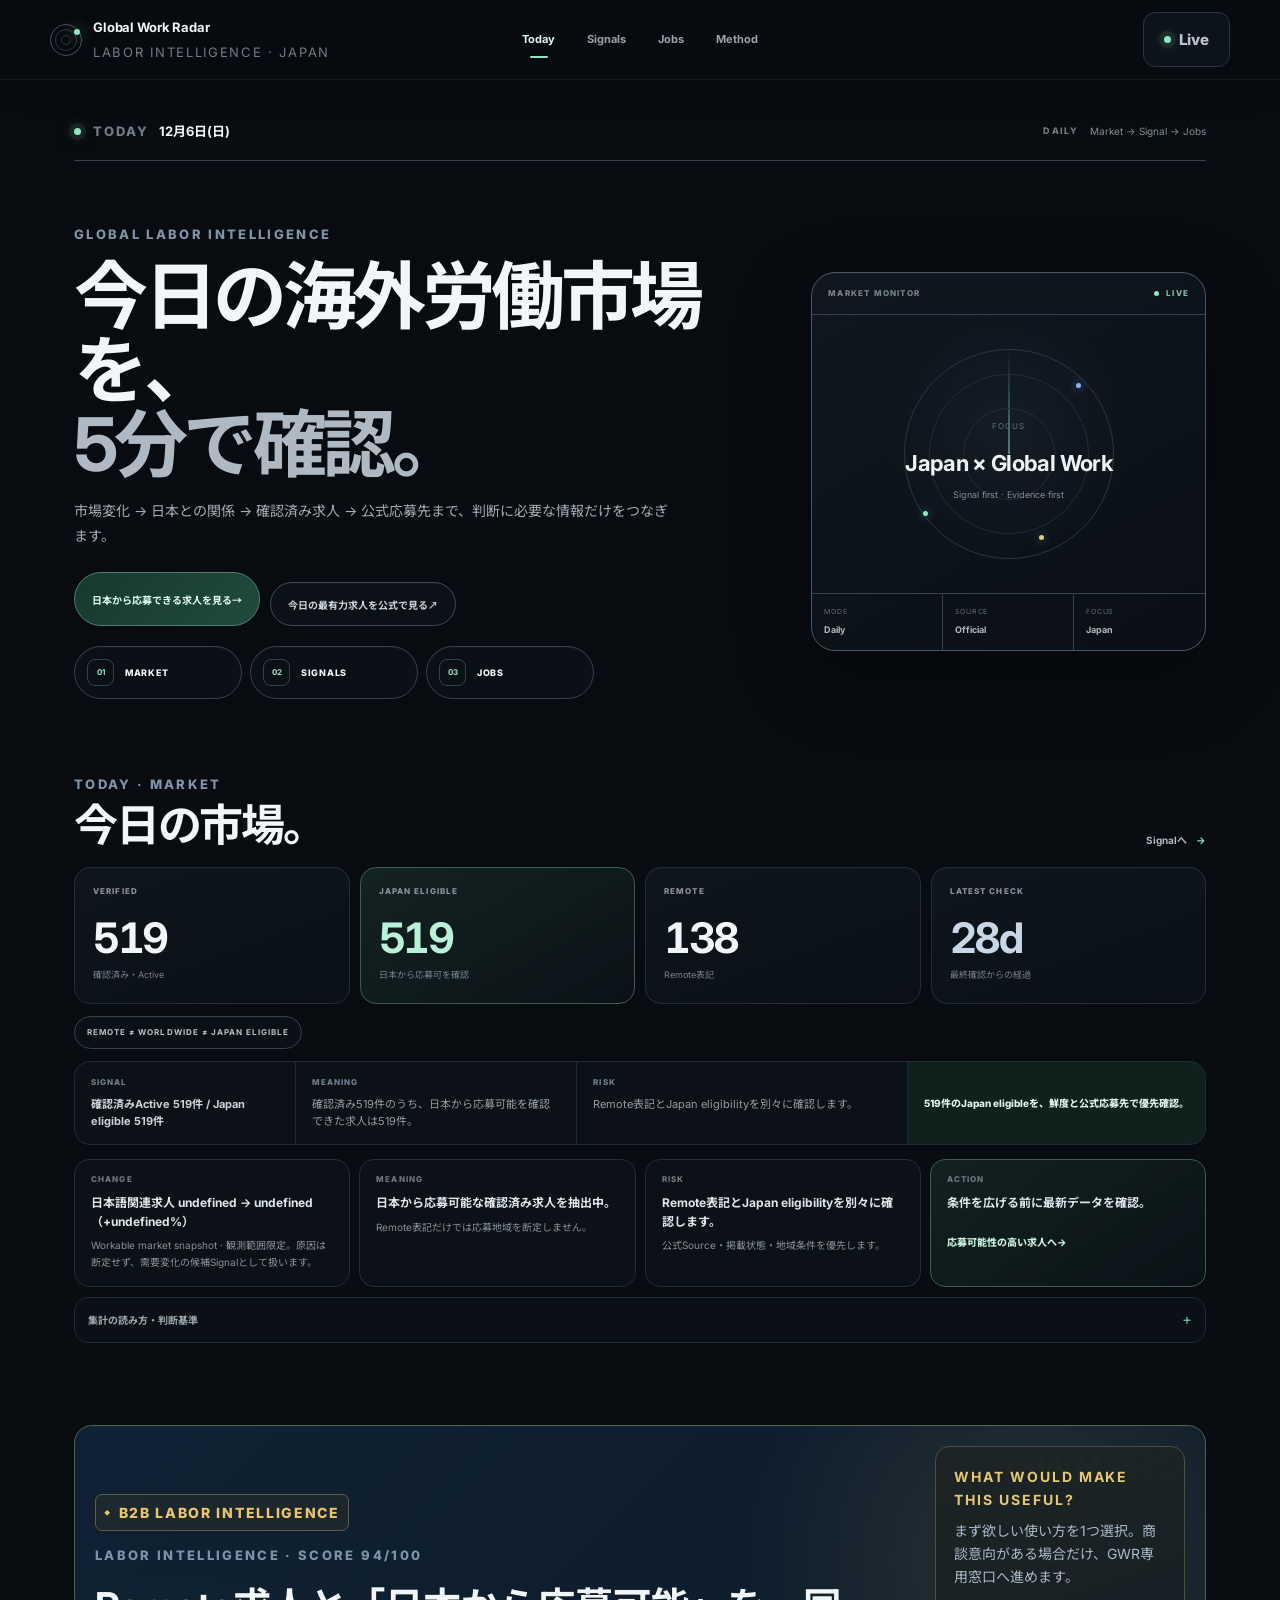
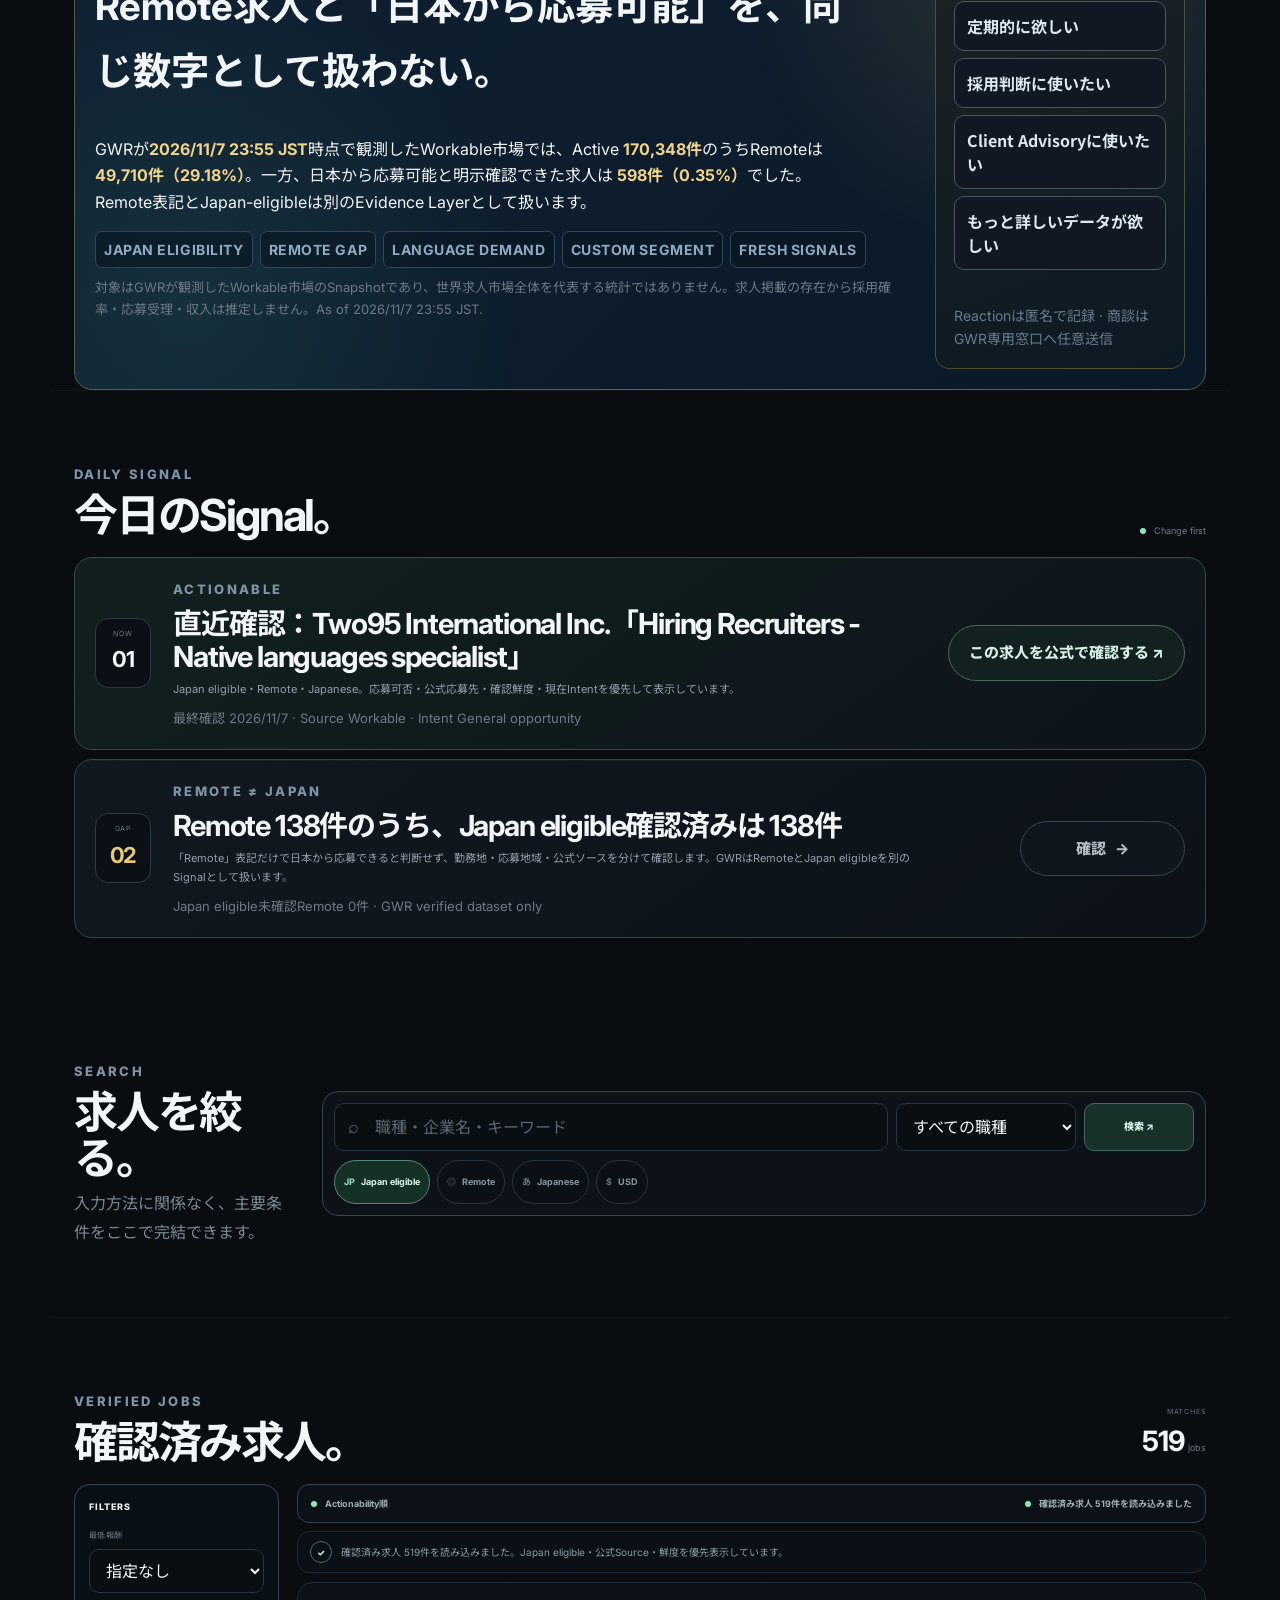
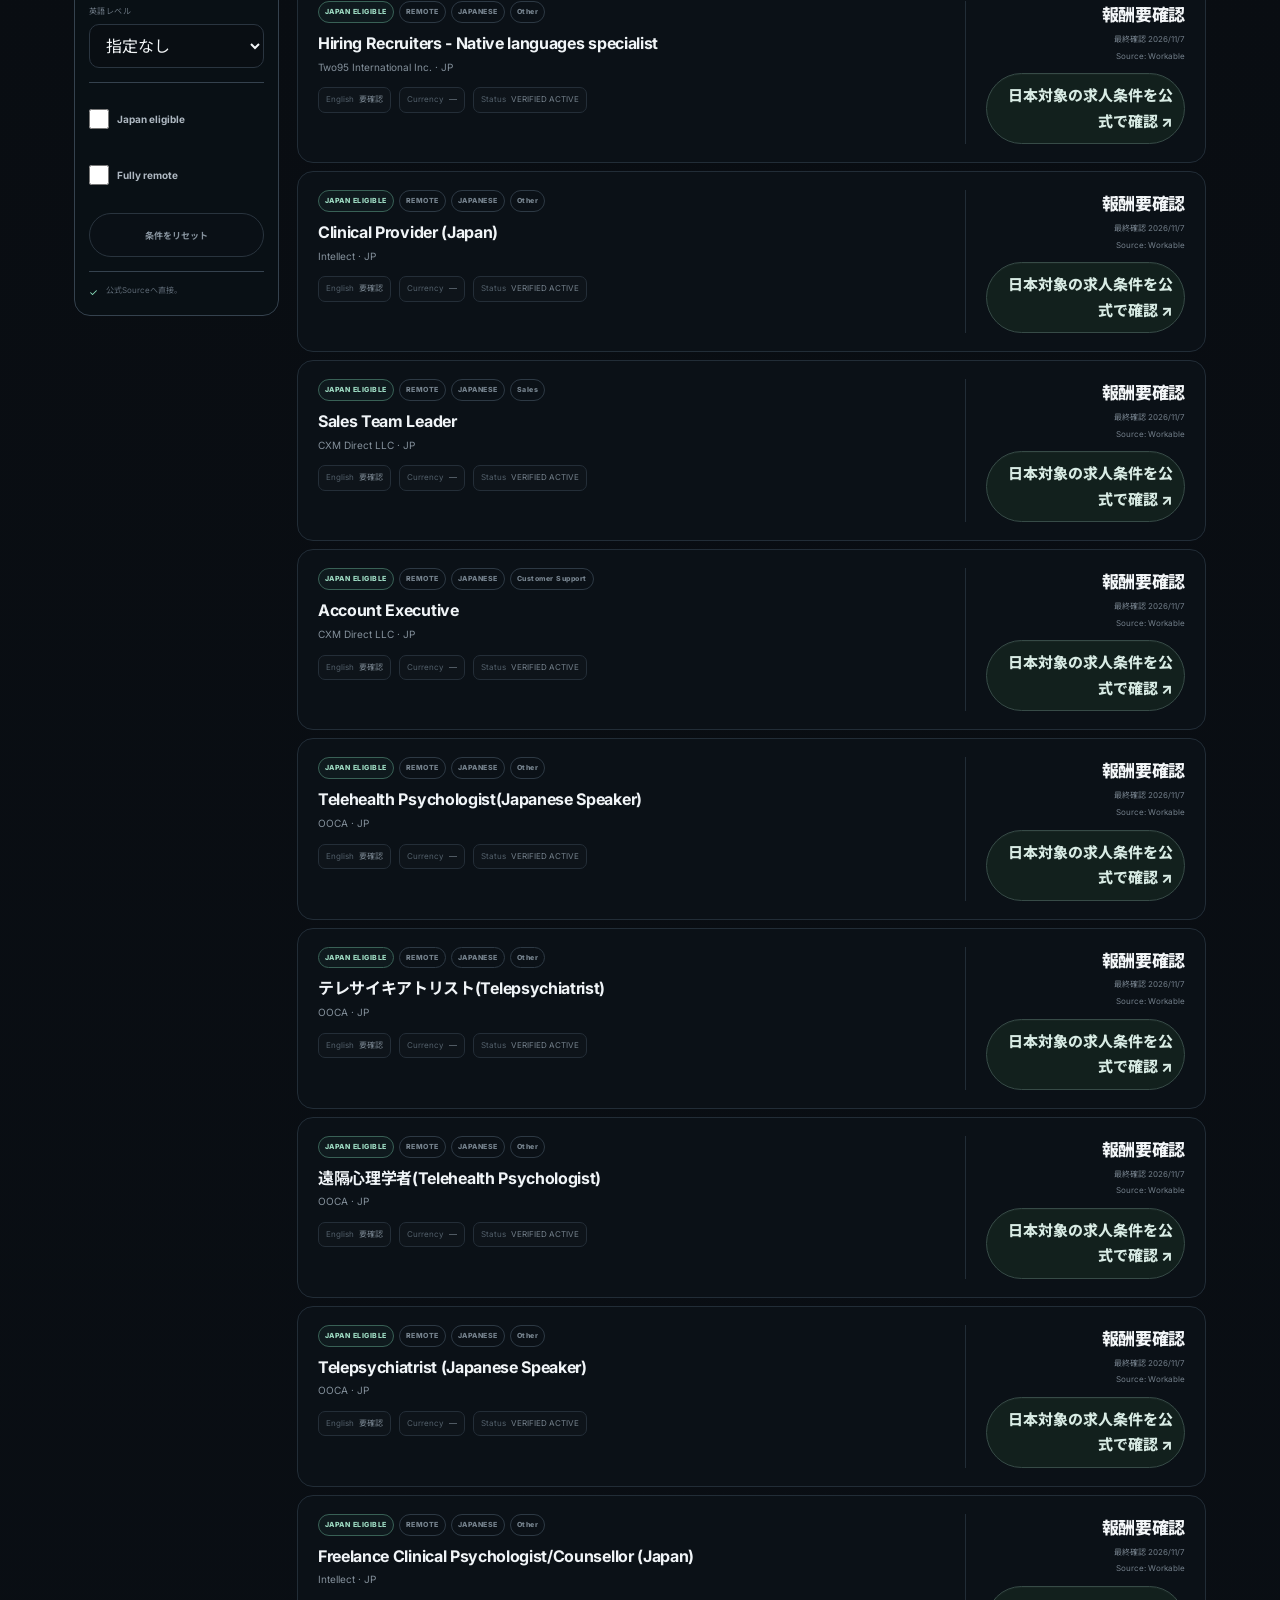
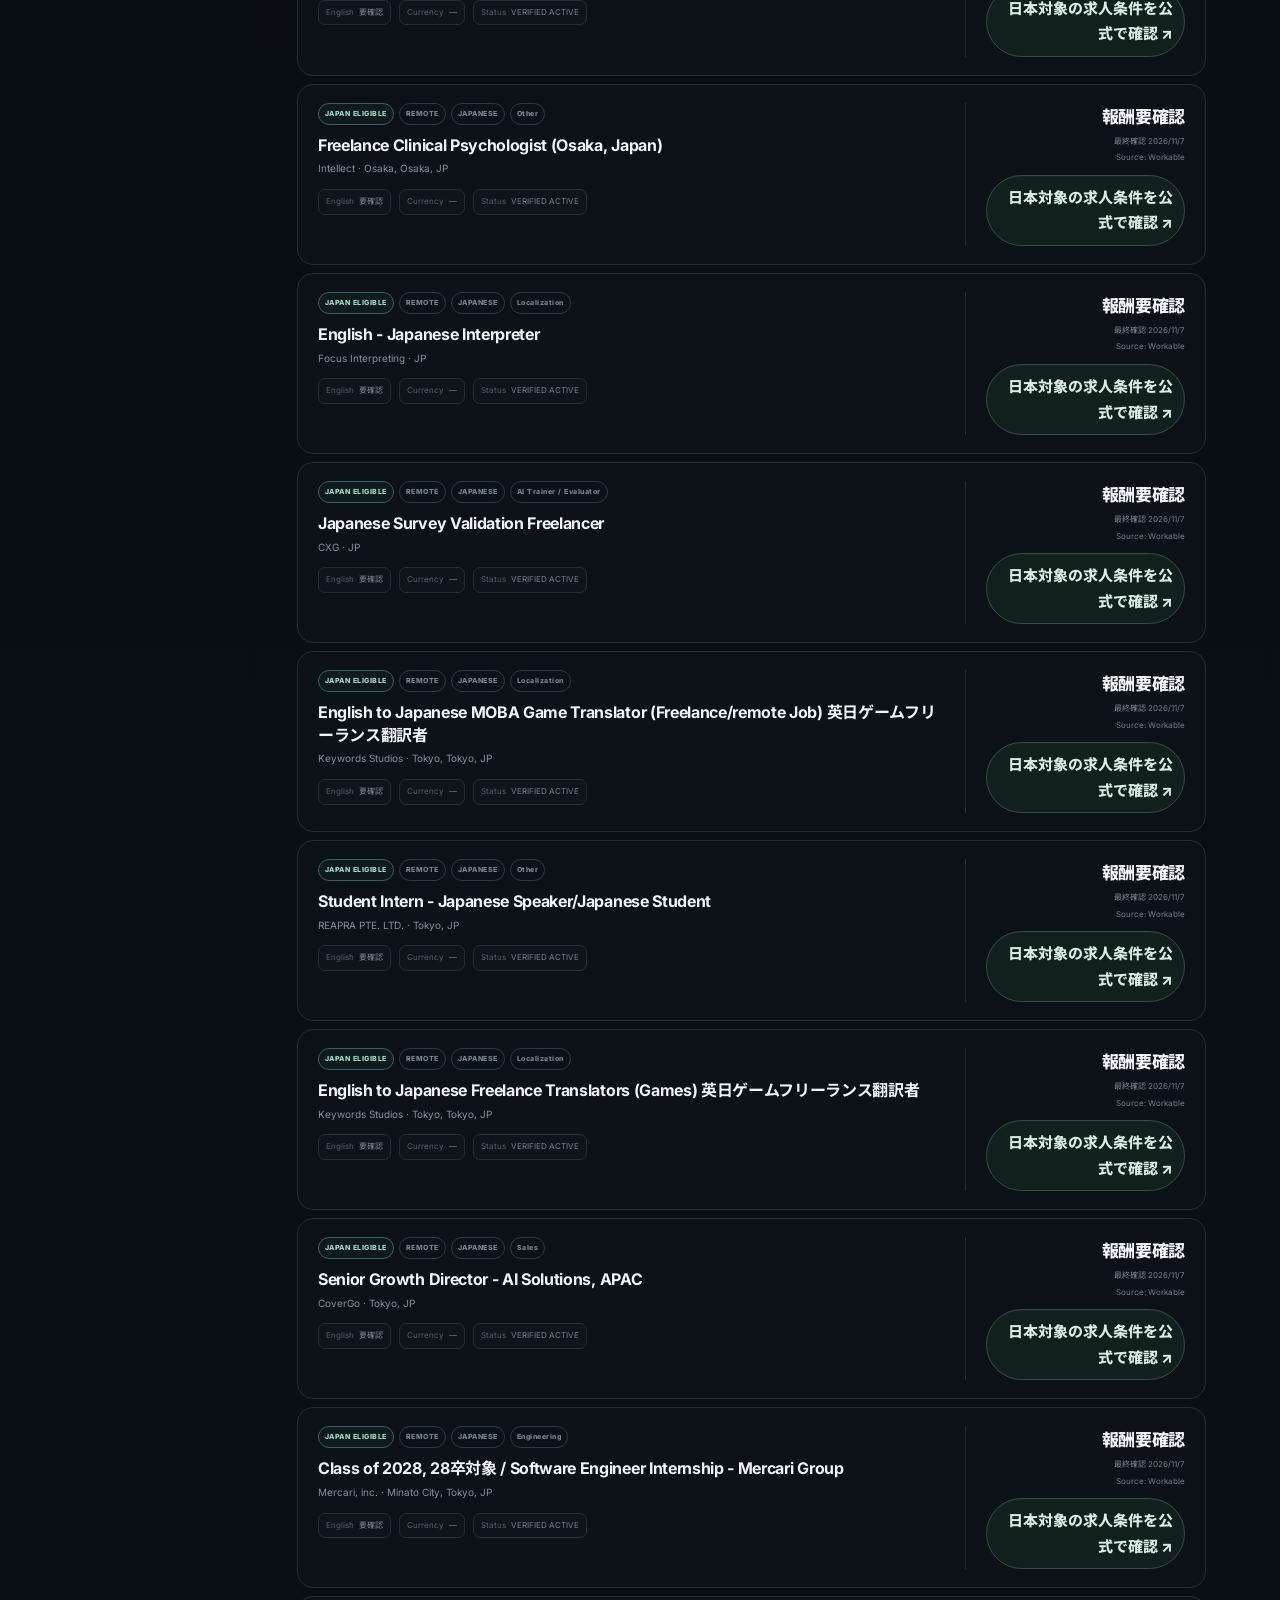
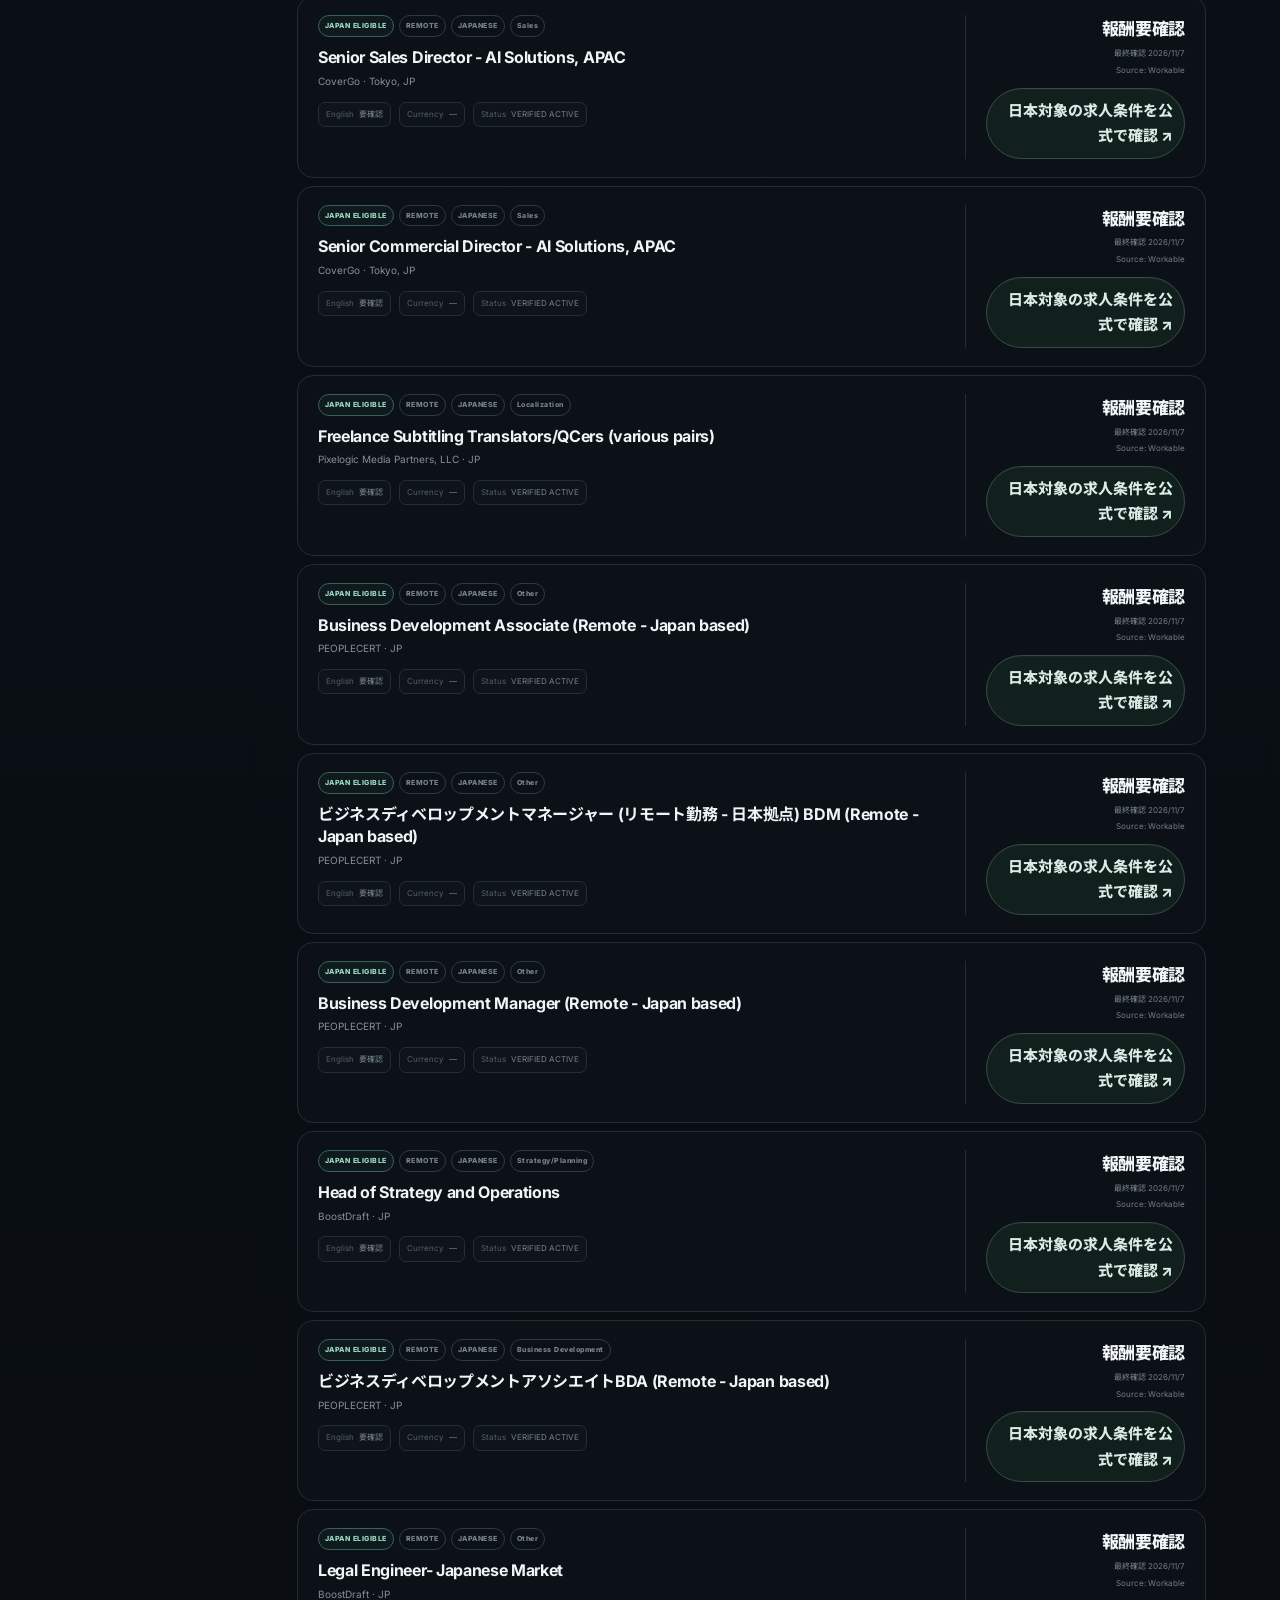
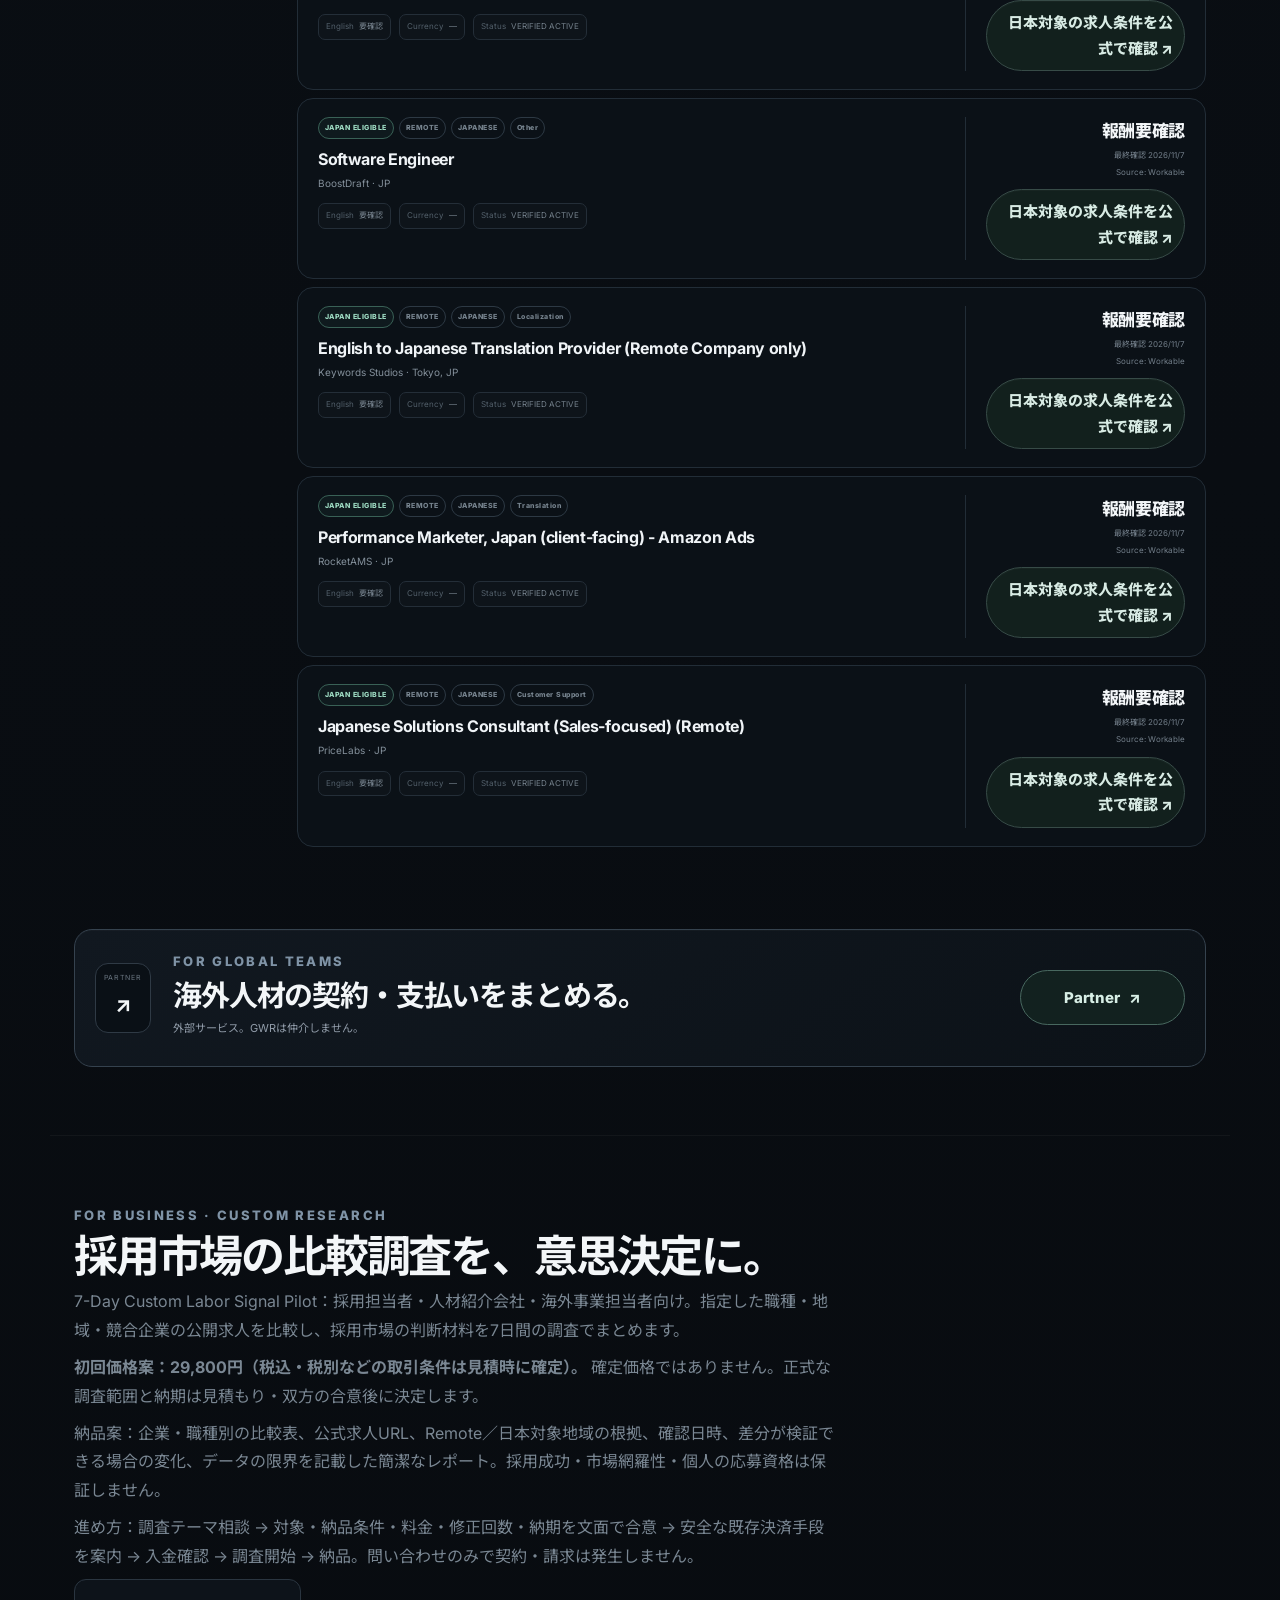
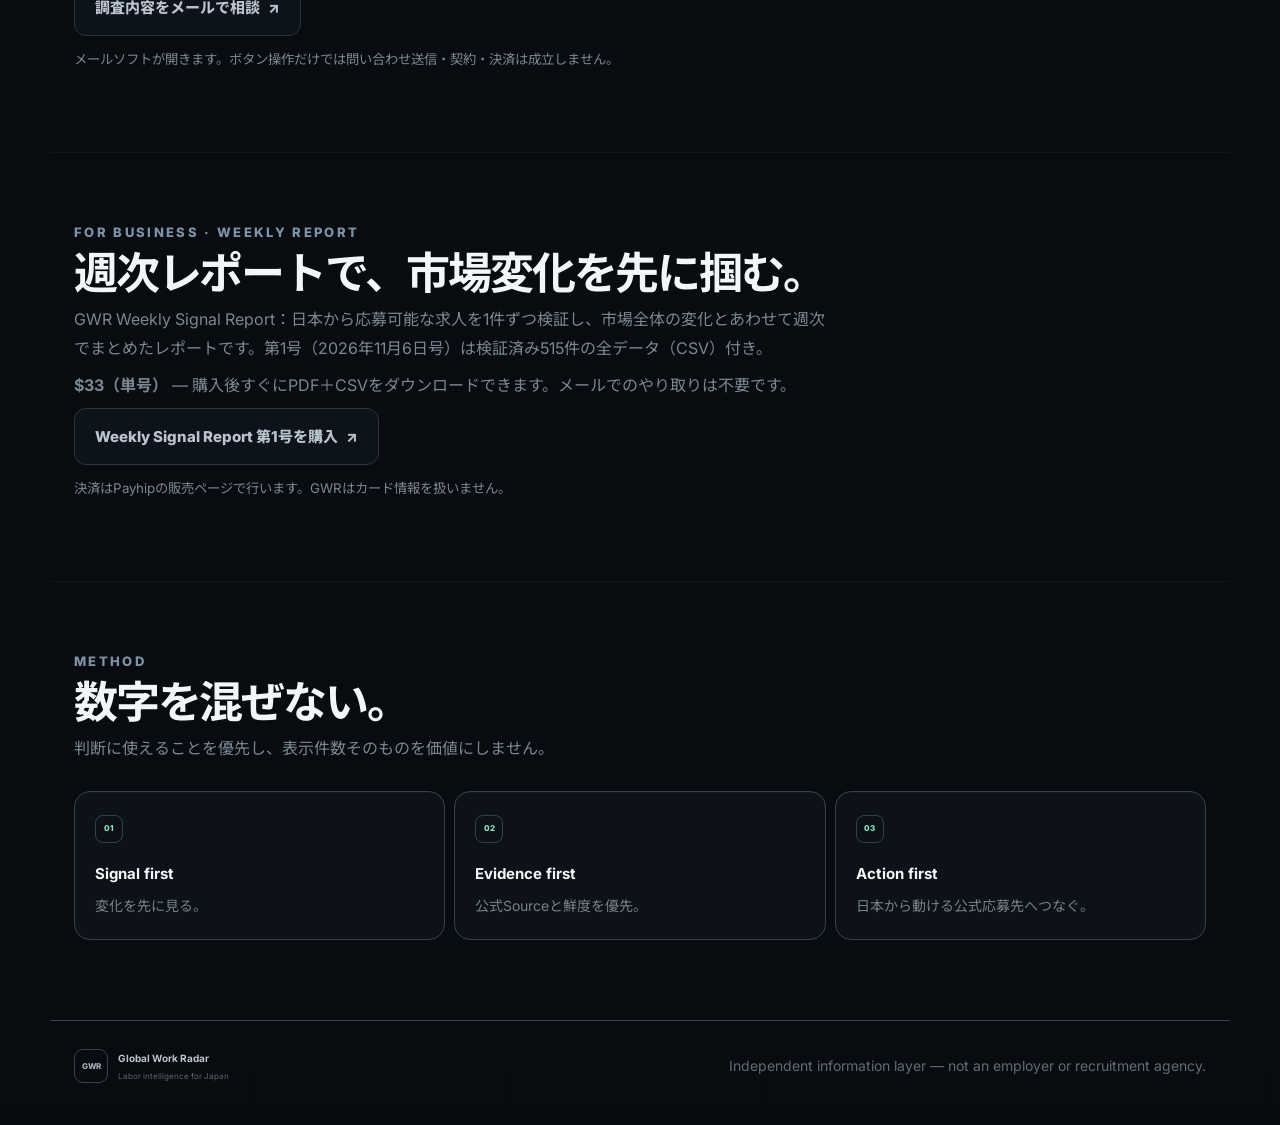
==== index.html @ 7d92f45f "Add Weekly Signal Report section linking to Payhip product" ====
<!doctype html>
<html lang="ja">
<head>
  <meta charset="utf-8" />
  <meta name="viewport" content="width=device-width,initial-scale=1" />
  <title>Global Work Radar — Daily Labor Intelligence for Japan</title>
  <meta name="description" content="Global Work Radar — 日本から見たグローバル労働市場の変化を、独自Signal・Japan eligibility・Remote・公式求人の確認鮮度で毎日追うLabor Intelligence Radar。" />
  <meta name="robots" content="index,follow,max-image-preview:large" />
  <meta name="theme-color" content="#080b0f" />
  <link rel="canonical" href="https://global-work-radar.pages.dev/" />
  <link rel="icon" href="./favicon.svg" type="image/svg+xml" />
  <meta property="og:type" content="website" />
  <meta property="og:locale" content="ja_JP" />
  <meta property="og:site_name" content="Global Work Radar" />
  <meta property="og:title" content="Global Work Radar — Daily Labor Intelligence for Japan" />
  <meta property="og:description" content="今日の労働市場を5分で確認。Japan eligibility、Remote、日本語人材需要、確認済み求人を一画面で。" />
  <meta property="og:url" content="https://global-work-radar.pages.dev/" />
  <meta name="twitter:card" content="summary" />
  <script type="application/ld+json">{"@context":"https://schema.org","@type":"WebSite","name":"Global Work Radar","url":"https://global-work-radar.pages.dev/","inLanguage":"ja","description":"日本から見たグローバル労働市場の変化を継続観測するLabor Intelligence Radar。"}</script>
  <link rel="preconnect" href="https://fonts.googleapis.com">
  <link rel="preconnect" href="https://fonts.gstatic.com" crossorigin>
  <link href="https://fonts.googleapis.com/css2?family=Inter:wght@500;600;700;800&family=Noto+Sans+JP:wght@400;500;600;700&display=swap" rel="stylesheet">
  <link rel="stylesheet" href="./styles.css" />
  <style id="gwrLevel7">
    :root{
      --max:1180px;
      --gwr-fast:140ms;
      --gwr-normal:220ms;
      --gwr-slow:420ms;
      --gwr-ease:cubic-bezier(.2,.8,.2,1);
      --gwr-focus:#b7f4da;
      --gwr-touch:44px;
    }
    html{scroll-padding-top:86px;scroll-padding-bottom:88px}
    body{overflow-x:hidden}
    *{min-width:0}
    h1,h2,h3,p,span,strong,small,a,button,label,summary{overflow-wrap:anywhere}
    .skip-link{position:fixed;left:12px;top:8px;z-index:999;transform:translateY(-140%);padding:10px 14px;border-radius:10px;background:#e8fff5;color:#07110d;font-weight:800;text-decoration:none;transition:transform var(--gwr-fast) ease}
    .skip-link:focus{transform:none}
    .sr-only{position:absolute!important;width:1px!important;height:1px!important;padding:0!important;margin:-1px!important;overflow:hidden!important;clip:rect(0,0,0,0)!important;white-space:nowrap!important;border:0!important}
    #pulse,#marketSummary,#signals,#search,#jobs,#about{scroll-margin-top:86px}
    :where(a,button,input,select,summary):focus-visible{outline:3px solid var(--gwr-focus)!important;outline-offset:3px!important;box-shadow:none!important}
    :where(button,a)[disabled],:where(button,a)[aria-disabled="true"]{opacity:.48;cursor:not-allowed;transform:none!important}
    .site-header{height:64px;border-bottom-color:rgba(255,255,255,.055);background:rgba(8,11,15,.92)}
    .site-header nav a{position:relative;min-height:var(--gwr-touch);display:inline-flex;align-items:center;padding-inline:3px;transition:color var(--gwr-fast) ease}
    .site-header nav a.is-current{color:#dff8ed}
    .site-header nav a.is-current:after{content:"";position:absolute;left:50%;bottom:4px;width:18px;height:2px;border-radius:99px;background:var(--accent);transform:translateX(-50%)}
    .header-cta{min-height:var(--gwr-touch)}
    .hero-grid{grid-template-columns:minmax(0,1.16fr) minmax(300px,.68fr);gap:64px;padding:62px 0 52px}
    .hero-copy-wrap h1{max-width:720px;margin:14px 0 18px;font-size:clamp(46px,5.8vw,74px);line-height:1;letter-spacing:-.06em}
    .hero-copy{max-width:600px;font-size:14px;line-height:1.75;color:#a2adb7}
    .hero-actions{display:flex;flex-wrap:wrap;gap:10px;margin-top:24px}
    .hero-action{display:inline-flex;align-items:center;justify-content:center;min-height:46px;padding:0 17px;border:1px solid #2d3944;border-radius:999px;background:#0b1117;color:#cbd5dc;font:700 10px/1.3 'Noto Sans JP',sans-serif;text-decoration:none;transition:transform var(--gwr-fast) var(--gwr-ease),border-color var(--gwr-fast) ease,background var(--gwr-fast) ease}
    .hero-action.primary{border-color:#507e6c;background:linear-gradient(135deg,#17392f,#214a3d);color:#e5fff4}
    .hero-action.secondary{border-color:#3a4955}.hero-action[hidden]{display:none!important}
    @media(hover:hover){.hero-action:hover{transform:translateY(-1px);border-color:#5e776e}.job-card:hover{transform:translateY(-1px)}}
    .daily-route{max-width:520px;gap:8px;margin-top:20px}.daily-route a{min-height:var(--gwr-touch);border-radius:999px;background:rgba(12,18,24,.72)}
    .daily-console{border-radius:24px;background:radial-gradient(circle at 50% 42%,rgba(125,181,255,.055),transparent 42%),linear-gradient(150deg,#10171f,#0a0f15)}
    .market-board{padding-bottom:62px}
    .metrics{gap:10px;border:0;border-radius:0;overflow:visible;background:transparent;box-shadow:none}
    .metric-card{min-height:120px;padding:17px 18px;border:1px solid #222d37!important;border-radius:16px;background:linear-gradient(160deg,#0e151c,#0a1016);box-shadow:inset 0 1px rgba(255,255,255,.02)}
    .metric-card.featured{border-color:#3b5b52!important;background:linear-gradient(150deg,rgba(30,58,51,.5),#0b1217)}
    .metric-card strong{margin:18px 0 0;font-size:clamp(30px,4vw,42px);font-variant-numeric:tabular-nums}.metric-card span{color:#89949e}
    .market-rule{width:max-content;max-width:100%;margin-top:12px;padding:9px 12px;border-radius:999px;background:#0a1015}.market-rule strong{font-size:8px;letter-spacing:.13em}
    .decision-strip{display:grid;grid-template-columns:repeat(4,minmax(0,1fr));gap:9px;margin-top:14px}
    .decision-card{min-height:128px;padding:15px 16px;border:1px solid #222d37;border-radius:15px;background:#0b1117}
    .decision-card small{display:block;margin-bottom:11px;color:#6d7a85;font:800 8px/1 Inter,sans-serif;letter-spacing:.14em}
    .decision-card strong{display:block;color:#dce5ea;font-size:12px;line-height:1.55}.decision-card p{margin:6px 0 0;color:#85919c;font-size:10px;line-height:1.65}
    .decision-card.action{border-color:#3c5b52;background:linear-gradient(145deg,rgba(25,50,43,.56),#0b1217)}
    .decision-card.action a{display:inline-flex;align-items:center;min-height:var(--gwr-touch);margin-top:8px;color:#c9f3df;font-size:10px;font-weight:800;text-decoration:none}
    .market-context{margin-top:10px;border:1px solid #202a34;border-radius:14px;background:#0a1016}
    .market-context summary{min-height:var(--gwr-touch);display:flex;align-items:center;justify-content:space-between;gap:16px;padding:10px 13px;cursor:pointer;color:#9ba8b2;font-size:10px;font-weight:700;list-style:none}.market-context summary::-webkit-details-marker{display:none}.market-context summary:after{content:"＋";color:var(--accent)}.market-context[open] summary:after{content:"−"}.market-context>div{padding:0 13px 13px;color:#77848f;font-size:10px;line-height:1.75}.market-context p{margin:0}
    .signal-zone{padding-top:72px;padding-bottom:64px}.partner-section{grid-template-columns:56px minmax(0,1fr) auto;gap:22px;padding:20px;border-radius:18px}.signal-copy h2{font-size:clamp(20px,2.3vw,29px)}.signal-copy p{font-size:11px;line-height:1.72}.partner-cta{min-height:var(--gwr-touch);border-radius:999px}
    .search-zone{grid-template-columns:210px minmax(0,1fr);gap:38px;padding-top:58px;padding-bottom:70px}.search-dock{padding:11px;border-radius:16px}.search-panel{grid-template-columns:minmax(0,1fr) 180px 110px}.search-panel input,.search-panel select,.search-panel button{min-height:48px}.quick-filters button,.ghost{min-height:var(--gwr-touch);border-radius:999px}.quick-filters button[aria-pressed="true"]{border-color:#568371;background:#153027;color:#e1f7ed}
    .jobs-section{padding-top:72px;padding-bottom:82px}.jobs-layout{grid-template-columns:205px minmax(0,1fr);gap:18px}.filters{top:82px;padding:14px;border-radius:16px;background:rgba(11,17,23,.9);backdrop-filter:blur(14px)}
    .filters select,.filters .ghost{min-height:44px}.check{min-height:44px;align-items:center!important}.check input{width:20px;height:20px;margin:0!important}
    .results-toolbar{margin-bottom:8px;border-radius:12px}.jobs-state{display:inline-flex;align-items:center;gap:7px;color:#75828c;font-size:9px}.jobs-state:before{content:"";width:6px;height:6px;border-radius:50%;background:#687681}.jobs-state[data-state="loading"]:before{background:var(--accent-2);box-shadow:0 0 12px rgba(125,181,255,.55)}.jobs-state[data-state="ready"]:before{background:var(--accent)}.jobs-state[data-state="error"]:before{background:var(--danger)}
    .jobs-list{gap:8px;border:0}.job-card,.job-card:nth-child(even){padding:18px 20px;border:1px solid #222d37;border-radius:16px;background:#0b1117;transition:transform var(--gwr-fast) var(--gwr-ease),border-color var(--gwr-fast) ease}.job-card:focus-within{border-color:#52646f}.job-card h3{font-size:16px;line-height:1.42}.employer{font-size:10px;line-height:1.55}.job-action{min-width:180px;padding-left:20px;border-left:1px solid #222d37}.official-apply,.load-more{min-height:var(--gwr-touch);border-radius:999px}.verified{max-width:100%!important;white-space:normal!important;text-overflow:clip!important}
    .job-skeleton{pointer-events:none}.skeleton-line,.skeleton-chip{display:block;border-radius:999px;background:linear-gradient(90deg,#111923 25%,#1a2530 50%,#111923 75%);background-size:200% 100%;animation:gwrSkeleton 1.35s linear infinite}.skeleton-chip{width:78px;height:18px;margin-bottom:12px}.skeleton-line{height:12px;margin:8px 0}.skeleton-line.w70{width:70%}.skeleton-line.w45{width:45%}@keyframes gwrSkeleton{to{background-position:-200% 0}}
    .empty{border:1px solid #222d37;border-radius:16px}.retry-button{min-height:44px;margin-top:14px;padding:0 16px;border:1px solid #53656f;border-radius:999px;background:#111923;color:#e1e9ed;font-weight:800}.retry-button[hidden]{display:none}
    .principles{padding-top:68px}.principle-grid article{min-height:126px;border-radius:16px}.mobile-dock a{min-height:44px;justify-content:center}
    #laborIntelligenceSignal.gwr-intelligence-offer{grid-template-columns:minmax(0,1fr) 250px!important;gap:20px!important;padding:20px!important;border-radius:18px!important}
    #laborIntelligenceSignal .gwr-intelligence-copy p{max-width:74ch!important;line-height:1.65!important}.gwr-intelligence-action{border-radius:14px!important}.gwr-reaction-option{min-height:44px!important}
    @media(max-width:980px){
      .hero-grid{grid-template-columns:1fr;gap:34px}.daily-console{max-width:680px}.decision-strip{grid-template-columns:repeat(2,minmax(0,1fr))}.search-zone{grid-template-columns:1fr;gap:20px}.jobs-layout{grid-template-columns:1fr}.filters{position:static;display:grid;grid-template-columns:repeat(2,minmax(0,1fr));gap:10px;overflow:visible}.filter-head,.filter-divider,.filter-trust,.ghost{grid-column:1/-1}
    }
    @media(max-width:720px){
      body{padding-bottom:calc(76px + env(safe-area-inset-bottom))}.site-header{height:60px;padding-inline:max(16px,env(safe-area-inset-left))}.site-header nav{display:none}.header-cta{min-height:42px}.daily-hero,.signal-zone,.search-zone,.jobs-section,.principles{padding-left:16px;padding-right:16px}.hero-grid{padding:38px 0 38px;gap:25px}.hero-copy-wrap h1{font-size:clamp(38px,11vw,54px);line-height:1.03}.hero-actions{display:grid;grid-template-columns:1fr}.hero-action{width:100%;min-height:48px}.daily-route{grid-template-columns:repeat(3,1fr);max-width:none}.daily-route a{justify-content:center;padding:8px}.daily-route b{display:none}.daily-console{display:none}.metrics{grid-template-columns:repeat(2,minmax(0,1fr));gap:8px}.metric-card{min-height:102px;padding:14px}.decision-strip{grid-template-columns:1fr}.decision-card{min-height:0}.market-rule{width:100%;border-radius:12px}.signal-zone{padding-top:54px}.partner-section{grid-template-columns:44px minmax(0,1fr);gap:13px;padding:16px}.partner-cta{grid-column:1/-1;width:100%}.signal-card .partner-disclosure{white-space:normal!important}.search-zone{padding-top:44px;padding-bottom:56px}.search-panel{grid-template-columns:1fr}.quick-filters{display:grid;grid-template-columns:1fr 1fr}.quick-filters button{text-align:left;min-height:48px}.jobs-section{padding-top:54px}.filters{grid-template-columns:1fr}.filter-head,.filter-divider,.filter-trust,.ghost{grid-column:auto}.job-card,.job-card:nth-child(even){grid-template-columns:1fr;padding:16px}.job-action{min-width:0;padding:12px 0 0;border-left:0;border-top:1px solid #222d37;align-items:flex-start;text-align:left}.official-apply{width:100%;justify-content:center;min-height:48px}.principle-grid{grid-template-columns:1fr}.mobile-dock{left:max(12px,env(safe-area-inset-left));right:max(12px,env(safe-area-inset-right));bottom:calc(10px + env(safe-area-inset-bottom))}#laborIntelligenceSignal.gwr-intelligence-offer{grid-template-columns:1fr!important;max-width:calc(100% - 32px)!important}
    }
    @media(max-width:480px){
      .brand-copy small{display:none}.hero-copy-wrap h1{font-size:clamp(34px,12vw,46px)}.hero-copy{font-size:13px}.daily-route{grid-template-columns:1fr}.metrics{grid-template-columns:1fr}.metric-card{min-height:88px}.metric-card strong{margin-top:12px}.quick-filters{grid-template-columns:1fr}.board-head,.zone-head,.section-head{align-items:flex-start;flex-direction:column}.result-count{text-align:left}.job-meta{display:grid!important;grid-template-columns:1fr!important}.partner-section{grid-template-columns:1fr}.signal-index{width:48px}.partner-cta{grid-column:1}.market-context summary{align-items:flex-start}
    }
    @media(pointer:coarse){:where(a,button,input,select,summary){min-height:48px}.site-header nav a{min-height:48px}}
    @media(prefers-reduced-motion:reduce){
      *,*::before,*::after{animation-duration:.01ms!important;animation-iteration-count:1!important;transition-duration:.01ms!important;scroll-behavior:auto!important}.live-dot,.console-orbit b,.skeleton-line,.skeleton-chip{animation:none!important}.job-skeleton .skeleton-line,.job-skeleton .skeleton-chip{background:#17212b}
    }
  </style>
  <script>
    !function(t,e){var o,n,p,r;e.__SV||(window.posthog=e,e._i=[],e.init=function(i,s,a){function g(t,e){var o=e.split('.');2==o.length&&(t=t[o[0]],e=o[1]),t[e]=function(){t.push([e].concat(Array.prototype.slice.call(arguments,0)))} }(p=t.createElement('script')).type='text/javascript',p.async=!0,p.src=s.api_host.replace('.i.posthog.com','-assets.i.posthog.com')+'/static/array.js',(r=t.getElementsByTagName('script')[0]).parentNode.insertBefore(p,r);var u=e;for(void 0!==a?u=e[a]=[]:a='posthog',u.people=u.people||[],u.toString=function(t){var e='posthog';return'posthog'!==a&&(e+='.'+a),t||(e+=' (stub)'),e},u.people.toString=function(){return u.toString(1)+'.people (stub)'},o='capture identify alias people.set people.set_once set_config reset register register_once unregister opt_out_capturing has_opted_out_capturing opt_in_capturing get_distinct_id personPropertiesToSet group identify_group get_session_id get_session_replay_url'.split(' '),n=0;n<o.length;n++)g(u,o[n]);e._i.push([i,s,a])},e.__SV=1)}(document,window.posthog||[]);
    const gwrQa=new URLSearchParams(location.search).get('gwr_qa')==='1';
    posthog.init('phc_oTYapRSNXDtn8aY7wMNHfCDexRTkfb2H44MDVXwoUMSN',{api_host:'https://us.i.posthog.com',person_profiles:'identified_only',capture_pageview:true,autocapture:true,opt_out_useragent_filter:gwrQa});
  </script>
</head>
<body id="top">
  <!-- Production QA compatibility marker: 日本から応募できる海外リモート求人 -->
  <a class="skip-link" href="#mainContent">本文へスキップ</a>
  <div id="globalStatus" class="sr-only" role="status" aria-live="polite"></div>
  <header class="site-header">
    <a class="brand" href="#top" aria-label="Global Work Radar ホーム"><span class="brand-mark" aria-hidden="true"><span></span></span><span class="brand-copy"><strong>Global Work Radar</strong><small>LABOR INTELLIGENCE · JAPAN</small></span></a>
    <nav aria-label="メインナビゲーション"><a href="#pulse">Today</a><a href="#signals">Signals</a><a href="#jobs">Jobs</a><a href="#about">Method</a></nav>
    <a class="header-cta" href="#pulse"><span class="live-dot" aria-hidden="true"></span> Live</a>
  </header>

  <main id="mainContent" tabindex="-1">
    <section class="daily-hero" id="pulse">
      <div class="hero-topline"><div class="today-stamp"><span class="live-dot" aria-hidden="true"></span><div><small>TODAY</small><strong id="todayDate">—</strong></div></div><div class="return-note"><span>DAILY</span><p>Market → Signal → Jobs</p></div></div>
      <div class="hero-grid">
        <div class="hero-copy-wrap">
          <p class="eyebrow">GLOBAL LABOR INTELLIGENCE</p>
          <h1>今日の海外労働市場を、<br><span>5分で確認。</span></h1>
          <p class="hero-copy">市場変化 → 日本との関係 → 確認済み求人 → 公式応募先まで、判断に必要な情報だけをつなぎます。</p>
          <div class="hero-actions" aria-label="最短アクション"><a id="heroJobsCta" class="hero-action primary" href="#jobs">日本から応募できる求人を見る <span aria-hidden="true">→</span></a><a id="heroTopOpportunity" class="hero-action secondary official-apply" href="#signals" target="_blank" rel="noopener noreferrer" hidden onclick="if(typeof trackOfficialApply==='function')trackOfficialApply(this,'hero_top_opportunity')">今日の最有力求人を公式で見る <span aria-hidden="true">↗</span></a></div>
          <div class="daily-route" aria-label="GWRの読み順"><a href="#marketSummary"><b>01</b><span>MARKET</span></a><a href="#signals"><b>02</b><span>SIGNALS</span></a><a href="#jobs"><b>03</b><span>JOBS</span></a></div>
        </div>
        <aside class="daily-console" aria-label="Daily market monitor"><div class="console-head"><span>MARKET MONITOR</span><span><i></i> LIVE</span></div><div class="console-main"><div class="console-orbit" aria-hidden="true"><i></i><i></i><i></i><b></b></div><div class="console-copy"><small>FOCUS</small><strong>Japan × Global Work</strong><p>Signal first · Evidence first</p></div></div><div class="console-foot"><span><small>MODE</small><b>Daily</b></span><span><small>SOURCE</small><b>Official</b></span><span><small>FOCUS</small><b>Japan</b></span></div></aside>
      </div>

      <section class="market-board" id="marketSummary" aria-labelledby="marketHeading">
        <div class="board-head"><div><span class="kicker">TODAY · MARKET</span><h2 id="marketHeading">今日の市場。</h2></div><a class="board-link" href="#signals">Signalへ <span aria-hidden="true">→</span></a></div>
        <div class="metrics" aria-label="市場スナップショット"><article class="metric-card"><span>VERIFIED</span><strong id="metricJobs">0</strong><small>確認済み・Active</small></article><article class="metric-card featured"><span>JAPAN ELIGIBLE</span><strong id="metricJapan">0</strong><small>日本から応募可を確認</small></article><article class="metric-card"><span>REMOTE</span><strong id="metricRemote">0</strong><small>Remote表記</small></article><article class="metric-card freshness-card"><span>LATEST CHECK</span><strong id="metricFresh">—</strong><small>最終確認からの経過</small></article></div>
        <table class="sr-only" aria-label="市場スナップショットの表"><caption>Global Work Radar 今日の市場</caption><tbody><tr><th>確認済み求人</th><td id="metricJobsA11y">読込中</td></tr><tr><th>日本から応募可能</th><td id="metricJapanA11y">読込中</td></tr><tr><th>Remote</th><td id="metricRemoteA11y">読込中</td></tr><tr><th>最終確認</th><td id="metricFreshA11y">読込中</td></tr></tbody></table>
        <div class="market-rule"><strong>REMOTE ≠ WORLDWIDE ≠ JAPAN ELIGIBLE</strong></div>
        <div class="decision-strip" aria-label="判断支援">
          <article class="decision-card"><small>CHANGE</small><strong id="decisionChange">最新の変化を確認中。</strong><p id="decisionChangeContext">観測期間と対象範囲を分けて表示します。</p></article>
          <article class="decision-card"><small>MEANING</small><strong id="decisionMeaning">日本から実際に動ける求人を分離します。</strong><p>Remote表記だけでは応募地域を断定しません。</p></article>
          <article class="decision-card"><small>RISK</small><strong id="decisionRisk">確認鮮度と応募地域の取り違えに注意。</strong><p>公式Source・掲載状態・地域条件を優先します。</p></article>
          <article class="decision-card action"><small>ACTION</small><strong id="decisionAction">Japan eligibleから確認。</strong><a href="#jobs">応募可能性の高い求人へ <span aria-hidden="true">→</span></a></article>
        </div>
        <details class="market-context"><summary>集計の読み方・判断基準</summary><div><p>Signalは「観測された変化」です。原因候補は因果関係の断定ではありません。求人はJapan eligibility、公式応募先、Active状態、確認鮮度を優先し、見かけのRemote件数や高単価だけで順位を決めません。</p></div></details>
      </section>
    </section>

    <section class="signal-zone" id="signals">
      <div class="zone-head"><div><span class="kicker">DAILY SIGNAL</span><h2>今日のSignal。</h2></div><div class="zone-tag"><span></span> Change first</div></div>
      <div class="signal-stack" aria-label="Current market signals">
        <section id="marketSignal" class="partner-section signal-card signal-primary"><div class="signal-index"><small>NOW</small><strong>01</strong></div><div class="signal-copy"><span class="kicker">ACTIONABLE</span><h2 id="marketSignalTitle">直近確認済みOpportunityを解析中</h2><p id="marketSignalBody">Japan eligible × 公式Source × 鮮度で抽出。</p><small id="marketSignalMeta" class="partner-disclosure"></small></div><a id="marketSignalLink" class="partner-cta" href="#jobs">公式で見る <span aria-hidden="true">↗</span></a></section>
        <section id="eligibilityGap" class="partner-section signal-card" hidden aria-label="Remote jobs region eligibility signal"><div class="signal-index warning"><small>GAP</small><strong>02</strong></div><div class="signal-copy"><span class="kicker">REMOTE ≠ JAPAN</span><h2 id="eligibilityGapTitle">RemoteとJapan eligibleを分離。</h2><p id="eligibilityGapBody"></p><small id="eligibilityGapMeta" class="partner-disclosure"></small></div><a id="eligibilityGapLink" class="partner-cta secondary" href="#jobs">確認 <span aria-hidden="true">→</span></a></section>
      </div>
    </section>

    <section class="search-zone" id="search" aria-labelledby="searchHeading">
      <div class="search-copy"><span class="kicker">SEARCH</span><h2 id="searchHeading">求人を絞る。</h2><p>入力方法に関係なく、主要条件をここで完結できます。</p></div>
      <div class="search-dock" role="search" aria-label="Global Work Radar job search"><div class="search-panel"><label class="search-field"><span aria-hidden="true">⌕</span><input id="keyword" type="search" placeholder="職種・企業名・キーワード" aria-label="求人検索" autocomplete="off" /></label><label class="select-field"><span class="sr-only">職種カテゴリ</span><select id="category" aria-label="カテゴリ"><option value="all">すべての職種</option></select></label><button id="searchButton" type="button">検索 <span aria-hidden="true">↗</span></button></div><div class="quick-filters" aria-label="Quick filters"><button class="active" type="button" aria-pressed="true" data-filter="japan"><span>JP</span> Japan eligible</button><button type="button" aria-pressed="false" data-filter="remote"><span>◎</span> Remote</button><button type="button" aria-pressed="false" data-filter="japanese"><span>あ</span> Japanese</button><button type="button" aria-pressed="false" data-filter="usd"><span>$</span> USD</button></div></div>
    </section>

    <section class="jobs-section" id="jobs" aria-labelledby="jobsHeading">
      <div class="section-head"><div><span class="kicker">VERIFIED JOBS</span><h2 id="jobsHeading">確認済み求人。</h2></div><div class="result-count"><small>MATCHES</small><strong id="resultCount">0</strong><span>jobs</span></div></div>
      <div class="jobs-layout">
        <aside class="filters" aria-label="求人フィルター"><div class="filter-head"><span>FILTERS</span></div><label><span>最低報酬</span><select id="minPay"><option value="0">指定なし</option><option value="15">$15+</option><option value="20">$20+</option><option value="30">$30+</option><option value="40">$40+</option></select></label><label><span>英語レベル</span><select id="english"><option value="all">指定なし</option><option value="A2">A2+</option><option value="B1">B1+</option><option value="B2">B2+</option><option value="C1">C1+</option></select></label><div class="filter-divider"></div><label class="check"><input id="onlyJapan" type="checkbox" /> <span><b>Japan eligible</b></span></label><label class="check"><input id="onlyRemote" type="checkbox" /> <span><b>Fully remote</b></span></label><button id="resetFilters" type="button" class="ghost">条件をリセット</button><div class="filter-trust"><span>✓</span><p>公式Sourceへ直接。</p></div></aside>
        <div class="results-shell"><div class="results-toolbar"><span><i></i> Actionability順</span><span id="jobsState" class="jobs-state" data-state="loading" role="status" aria-live="polite">求人データを読み込み中</span></div><div id="jobsList" class="jobs-list" aria-live="polite" aria-busy="true"><article class="job-card job-skeleton" aria-hidden="true"><div><span class="skeleton-chip"></span><span class="skeleton-line w70"></span><span class="skeleton-line w45"></span></div><div><span class="skeleton-line w70"></span><span class="skeleton-line"></span></div></article><article class="job-card job-skeleton" aria-hidden="true"><div><span class="skeleton-chip"></span><span class="skeleton-line w70"></span><span class="skeleton-line w45"></span></div><div><span class="skeleton-line w70"></span><span class="skeleton-line"></span></div></article></div><button id="loadMore" type="button" class="load-more" hidden>さらに求人を見る</button><div id="emptyState" class="empty" hidden><span aria-hidden="true">⌕</span><strong id="emptyTitle">一致する求人がありません</strong><p id="emptyBody">条件を広げてください。</p><button id="retryJobs" type="button" class="retry-button" hidden>再読み込み</button></div></div>
      </div>
    </section>

    <section id="revenuePartner" class="partner-section revenue-panel" hidden aria-label="Global work setup partner"><div class="signal-index"><small>PARTNER</small><strong>↗</strong></div><div class="signal-copy"><span class="kicker">FOR GLOBAL TEAMS</span><h2>海外人材の契約・支払いをまとめる。</h2><p>外部サービス。GWRは仲介しません。</p><small id="revenueDisclosure" class="partner-disclosure"></small></div><a id="revenuePartnerLink" class="partner-cta revenue-cta" href="#" target="_blank" rel="sponsored noopener noreferrer">Partner <span aria-hidden="true">↗</span></a></section>

    <section class="principles" id="businessPilot" aria-labelledby="businessPilotTitle">
      <div class="principles-intro">
        <span class="kicker">FOR BUSINESS · CUSTOM RESEARCH</span>
        <h2 id="businessPilotTitle">採用市場の比較調査を、意思決定に。</h2>
        <p>7-Day Custom Labor Signal Pilot：採用担当者・人材紹介会社・海外事業担当者向け。指定した職種・地域・競合企業の公開求人を比較し、採用市場の判断材料を7日間の調査でまとめます。</p>
        <p><strong>初回価格案：29,800円（税込・税別などの取引条件は見積時に確定）。</strong> 確定価格ではありません。正式な調査範囲と納期は見積もり・双方の合意後に決定します。</p>
        <p>納品案：企業・職種別の比較表、公式求人URL、Remote／日本対象地域の根拠、確認日時、差分が検証できる場合の変化、データの限界を記載した簡潔なレポート。採用成功・市場網羅性・個人の応募資格は保証しません。</p>
        <p>進め方：調査テーマ相談 → 対象・納品条件・料金・修正回数・納期を文面で合意 → 安全な既存決済手段を案内 → 入金確認 → 調査開始 → 納品。問い合わせのみで契約・請求は発生しません。</p>
        <p><a class="header-cta" href="mailto:globalworkradar@gmail.com?subject=GWR%207-Day%20Labor%20Signal%20Pilot%20%E7%9B%B8%E8%AB%87&body=%E3%80%90%E8%AA%BF%E6%9F%BB%E3%81%97%E3%81%9F%E3%81%84%E8%81%B7%E7%A8%AE%E3%80%91%0A%E3%80%90%E5%AF%BE%E8%B1%A1%E5%9C%B0%E5%9F%9F%E3%80%91%0A%E3%80%90%E6%AF%94%E8%BC%83%E3%81%97%E3%81%9F%E3%81%84%E4%BC%81%E6%A5%AD%EF%BC%88%E4%BB%BB%E6%84%8F%EF%BC%89%E3%80%91%0A%E3%80%90%E7%9F%A5%E3%82%8A%E3%81%9F%E3%81%84%E5%88%A4%E6%96%AD%E3%80%91%0A%E3%80%90%E5%B8%8C%E6%9C%9B%E7%B4%8D%E6%9C%9F%EF%BC%88%E4%BB%BB%E6%84%8F%EF%BC%89%E3%80%91%0A">調査内容をメールで相談 <span aria-hidden="true">↗</span></a></p>
        <p><small>メールソフトが開きます。ボタン操作だけでは問い合わせ送信・契約・決済は成立しません。</small></p>
      </div>
    </section>

    <section class="principles" id="weeklyReport" aria-labelledby="weeklyReportTitle">
  <div class="principles-intro">
    <span class="kicker">FOR BUSINESS · WEEKLY REPORT</span>
    <h2 id="weeklyReportTitle">週次レポートで、市場変化を先に掴む。</h2>
    <p>GWR Weekly Signal Report：日本から応募可能な求人を1件ずつ検証し、市場全体の変化とあわせて週次でまとめたレポートです。第1号（2026年11月6日号）は検証済み515件の全データ（CSV）付き。</p>
    <p><strong>$33（単号）</strong> — 購入後すぐにPDF＋CSVをダウンロードできます。メールでのやり取りは不要です。</p>
    <p><a class="header-cta" href="https://payhip.com/b/JRn1z" target="_blank" rel="noopener">Weekly Signal Report 第1号を購入 <span aria-hidden="true">↗</span></a></p>
    <p><small>決済はPayhipの販売ページで行います。GWRはカード情報を扱いません。</small></p>
  </div>
</section>

<section class="principles" id="about"><div class="principles-intro"><span class="kicker">METHOD</span><h2>数字を混ぜない。</h2><p>判断に使えることを優先し、表示件数そのものを価値にしません。</p></div><div class="principle-grid"><article><span>01</span><h3>Signal first</h3><p>変化を先に見る。</p></article><article><span>02</span><h3>Evidence first</h3><p>公式Sourceと鮮度を優先。</p></article><article><span>03</span><h3>Action first</h3><p>日本から動ける公式応募先へつなぐ。</p></article></div></section>
  </main>

  <nav class="mobile-dock" aria-label="Mobile quick navigation"><a href="#pulse"><span aria-hidden="true">●</span>Today</a><a href="#signals"><span aria-hidden="true">↗</span>Signals</a><a href="#jobs"><span aria-hidden="true">⌕</span>Jobs</a></nav>
  <footer><a class="footer-brand" href="#top"><span class="footer-mark">GWR</span><span><strong>Global Work Radar</strong><small>Labor intelligence for Japan</small></span></a><span>Independent information layer — not an employer or recruitment agency.</span></footer>

  <script>
  (function(){
    const reduced=matchMedia('(prefers-reduced-motion: reduce)').matches;
    if(reduced){const nativeScroll=Element.prototype.scrollIntoView;Element.prototype.scrollIntoView=function(arg){if(arg&&typeof arg==='object')arg={...arg,behavior:'auto'};return nativeScroll.call(this,arg)}}
    const today=document.getElementById('todayDate');if(today)today.textContent=new Intl.DateTimeFormat('ja-JP',{month:'short',day:'numeric',weekday:'short'}).format(new Date());
    const status=document.getElementById('jobsState'),list=document.getElementById('jobsList'),emptyTitle=document.getElementById('emptyTitle'),emptyBody=document.getElementById('emptyBody'),retry=document.getElementById('retryJobs'),globalStatus=document.getElementById('globalStatus');
    const setState=(state,message)=>{if(status){status.dataset.state=state;status.textContent=message}if(list)list.setAttribute('aria-busy',state==='loading'?'true':'false');if(globalStatus)globalStatus.textContent=message};
    const setEmptyCopy=(kind)=>{if(!emptyTitle||!emptyBody||!retry)return;if(kind==='error'){emptyTitle.textContent='求人データを取得できません';emptyBody.textContent='通信状態を確認して再読み込みしてください。既存の公式応募先を推測表示することはありません。';retry.hidden=false}else if(kind==='dataset-empty'){emptyTitle.textContent='現在表示できる確認済み求人はありません';emptyBody.textContent='データ更新後に再度確認してください。';retry.hidden=false}else{emptyTitle.textContent='一致する求人がありません';emptyBody.textContent='条件を広げるか、フィルターをリセットしてください。';retry.hidden=true}};
    retry?.addEventListener('click',()=>location.reload());
    setState('loading','求人データを読み込み中');
    const nativeFetch=window.fetch.bind(window);
    window.fetch=function(input,init){const url=typeof input==='string'?input:(input&&input.url)||'';const isJobs=/verified-jobs\.json(?:$|\?)/.test(url);if(!isJobs)return nativeFetch(input,init);setState('loading','求人データを読み込み中');return nativeFetch(input,init).then(response=>{if(!response.ok){setState('error','求人データの読み込みに失敗');setEmptyCopy('error');return response}response.clone().json().then(payload=>{const count=Array.isArray(payload?.records)?payload.records.length:0;setState('ready',count?`確認済み求人 ${count}件を読み込みました`:'確認済み求人は現在0件です');setEmptyCopy(count?'filters':'dataset-empty')}).catch(()=>{});return response}).catch(error=>{setState('error','求人データの読み込みに失敗');setEmptyCopy('error');throw error})};

    const mirrorMetrics=()=>{[['metricJobs','metricJobsA11y'],['metricJapan','metricJapanA11y'],['metricRemote','metricRemoteA11y'],['metricFresh','metricFreshA11y']].forEach(([from,to])=>{const a=document.getElementById(from),b=document.getElementById(to);if(a&&b)b.textContent=a.textContent||'—'});const jp=Number(document.getElementById('metricJapan')?.textContent)||0,remote=Number(document.getElementById('metricRemote')?.textContent)||0,verified=Number(document.getElementById('metricJobs')?.textContent)||0;const meaning=document.getElementById('decisionMeaning'),risk=document.getElementById('decisionRisk'),action=document.getElementById('decisionAction');if(meaning)meaning.textContent=jp?`確認済み${verified}件のうち、日本から応募可能を確認できた求人は${jp}件。`:'日本から応募可能な確認済み求人を抽出中。';if(risk)risk.textContent=remote>jp?`Remote ${remote}件すべてが日本から応募可能とは限りません。地域条件の取り違えが主要Riskです。`:'Remote表記とJapan eligibilityを別々に確認します。';if(action)action.textContent=jp?`${jp}件のJapan eligibleを、鮮度と公式応募先で優先確認。`:'条件を広げる前に最新データを確認。'};
    ['metricJobs','metricJapan','metricRemote','metricFresh'].forEach(id=>{const el=document.getElementById(id);if(el)new MutationObserver(mirrorMetrics).observe(el,{childList:true,subtree:true,characterData:true})});mirrorMetrics();

    const syncDecisionSignal=()=>{const s=window.GWR_INTELLIGENCE_SIGNAL,change=document.getElementById('decisionChange'),ctx=document.getElementById('decisionChangeContext');if(!s||!change||!ctx)return;change.textContent=`日本語関連求人 ${s.startJapaneseJobs} → ${s.endJapaneseJobs}（+${s.japaneseGrowthPct}%）`;ctx.textContent=`${s.source} · 観測範囲限定。原因は断定せず、需要変化の候補Signalとして扱います。`};
    addEventListener('DOMContentLoaded',syncDecisionSignal,{once:true});

    const count=document.getElementById('resultCount');if(count)new MutationObserver(()=>{const n=Number(count.textContent)||0;if(status?.dataset.state==='ready'){status.textContent=n?`現在の条件で ${n}件`:'現在の条件では0件';setEmptyCopy('filters')}}).observe(count,{childList:true,subtree:true,characterData:true});

    const heroJobs=document.getElementById('heroJobsCta');heroJobs?.addEventListener('click',event=>{event.preventDefault();const button=document.getElementById('searchButton');if(button)button.click();else document.getElementById('jobs')?.scrollIntoView({behavior:reduced?'auto':'smooth'});document.getElementById('keyword')?.focus({preventScroll:true})});
    addEventListener('keydown',event=>{const tag=document.activeElement?.tagName?.toLowerCase();if(event.key==='/'&&!event.metaKey&&!event.ctrlKey&&!event.altKey&&!['input','select','textarea','button'].includes(tag)&&!document.activeElement?.isContentEditable){event.preventDefault();document.getElementById('keyword')?.focus()}});

    const navLinks=[...document.querySelectorAll('.site-header nav a[href^="#"]')],sections=['pulse','signals','jobs','about'].map(id=>document.getElementById(id)).filter(Boolean);if('IntersectionObserver'in window&&sections.length){const io=new IntersectionObserver(entries=>entries.forEach(entry=>{if(!entry.isIntersecting)return;navLinks.forEach(a=>{const active=a.getAttribute('href')==='#'+entry.target.id;a.classList.toggle('is-current',active);if(active)a.setAttribute('aria-current','location');else a.removeAttribute('aria-current')})}),{rootMargin:'-28% 0px -62% 0px'});sections.forEach(s=>io.observe(s))}

    const heroTop=document.getElementById('heroTopOpportunity'),marketLink=document.getElementById('marketSignalLink'),marketTitle=document.getElementById('marketSignalTitle');const syncHero=()=>{const href=marketLink?.getAttribute('href')||'';if(!heroTop||!/^https:\/\//i.test(href))return;heroTop.href=href;heroTop.dataset.jobId=marketLink.dataset.jobId||'';heroTop.dataset.source=marketLink.dataset.source||'';heroTop.dataset.score=marketLink.dataset.score||'';heroTop.hidden=false;heroTop.setAttribute('aria-label',`今日の最有力求人を公式で見る：${marketTitle?.textContent||'verified opportunity'}`)};if(marketLink){new MutationObserver(syncHero).observe(marketLink,{attributes:true,attributeFilter:['href','data-job-id','data-source','data-score']});setTimeout(syncHero,0);setTimeout(syncHero,900)}
  }());
  </script>
  <script src="./revenue-config.js"></script>
  <script src="./app.js" defer></script>
</body>
</html>
---- styles.css ----
:root{
  --bg:#080b0f;
  --bg-soft:#0b1016;
  --panel:#0f151d;
  --panel-2:#121a24;
  --panel-3:#0b1118;
  --text:#f3f6f8;
  --muted:#8d98a5;
  --muted-2:#606b77;
  --line:#222c36;
  --line-2:#303c48;
  --accent:#8de6c0;
  --accent-2:#7db5ff;
  --warm:#e6c97b;
  --danger:#ef9a8f;
  --max:1280px;
  --radius:18px;
  --shadow:0 24px 70px rgba(0,0,0,.28);
}

*{box-sizing:border-box}
html{scroll-behavior:smooth;background:var(--bg)}
body{margin:0;min-height:100vh;background:linear-gradient(180deg,#080b0f 0%,#0a0f15 58%,#080b0f 100%);color:var(--text);font-family:Inter,'Noto Sans JP',system-ui,sans-serif;overflow-x:hidden}
body:before{content:"";position:fixed;inset:0;pointer-events:none;z-index:-1;background-image:linear-gradient(rgba(255,255,255,.018) 1px,transparent 1px),linear-gradient(90deg,rgba(255,255,255,.018) 1px,transparent 1px);background-size:40px 40px;mask-image:linear-gradient(to bottom,#000 0%,rgba(0,0,0,.35) 55%,transparent 92%)}
::selection{background:rgba(141,230,192,.25);color:#fff}
a{color:inherit}
button,input,select{font:inherit}
button{cursor:pointer}

.site-header{position:sticky;top:0;z-index:50;height:68px;display:grid;grid-template-columns:1fr auto 1fr;align-items:center;gap:28px;padding:0 max(20px,calc((100vw - var(--max))/2));border-bottom:1px solid rgba(255,255,255,.06);background:rgba(8,11,15,.86);backdrop-filter:blur(22px) saturate(1.2)}
.brand{display:flex;align-items:center;gap:11px;width:max-content;text-decoration:none}.brand-mark{position:relative;width:32px;height:32px;border:1px solid #42505d;border-radius:50%;display:grid;place-items:center}.brand-mark:before,.brand-mark:after{content:"";position:absolute;border:1px solid #2a3540;border-radius:50%}.brand-mark:before{width:20px;height:20px}.brand-mark:after{width:8px;height:8px}.brand-mark span{position:absolute;width:6px;height:6px;border-radius:50%;background:var(--accent);right:1px;top:4px;box-shadow:0 0 14px rgba(141,230,192,.75)}.brand-copy{display:flex;flex-direction:column;gap:2px}.brand-copy strong{font-size:13px;letter-spacing:-.01em}.brand-copy small{font-size:8px;letter-spacing:.13em;color:#6f7c89}
.site-header nav{display:flex;gap:26px}.site-header nav a{text-decoration:none;color:#98a3ae;font-size:11px;font-weight:700}.site-header nav a:hover{color:#fff}.header-cta{justify-self:end;display:inline-flex;align-items:center;gap:8px;padding:8px 11px;border:1px solid #2a3540;border-radius:999px;background:#0d131a;text-decoration:none;color:#b9c4ce;font-size:10px;font-weight:800}.live-dot{display:inline-block;width:7px;height:7px;border-radius:50%;background:var(--accent);box-shadow:0 0 0 5px rgba(141,230,192,.08),0 0 14px rgba(141,230,192,.5);animation:livePulse 2.2s ease-in-out infinite}@keyframes livePulse{50%{box-shadow:0 0 0 9px rgba(141,230,192,0),0 0 18px rgba(141,230,192,.7)}}

.daily-hero{max-width:var(--max);margin:0 auto;padding:28px 24px 0}.hero-topline{display:flex;align-items:center;justify-content:space-between;gap:20px;padding:12px 0 18px;border-bottom:1px solid var(--line)}.today-stamp{display:flex;align-items:center;gap:12px}.today-stamp>div{display:flex;align-items:baseline;gap:10px}.today-stamp small,.return-note span{font-size:9px;font-weight:800;letter-spacing:.15em;color:#6f7c88}.today-stamp strong{font-size:13px}.return-note{display:flex;align-items:center;gap:12px}.return-note p{margin:0;color:#737f8b;font-size:10px}
.hero-grid{display:grid;grid-template-columns:minmax(0,1.2fr) minmax(340px,.8fr);gap:54px;align-items:center;padding:60px 0 38px}.eyebrow,.kicker{display:block;margin:0;color:#7f93a6;font-size:9px;font-weight:800;letter-spacing:.18em;text-transform:uppercase}.hero-copy-wrap h1{max-width:760px;margin:14px 0 22px;font-size:clamp(48px,6.6vw,84px);line-height:.98;letter-spacing:-.065em}.hero-copy-wrap h1 span{color:#aeb9c3}.hero-copy{max-width:700px;margin:0;color:#919daa;font-size:15px;line-height:1.9}.hero-copy strong{color:#dfe5ea;font-weight:600}.daily-route{display:grid;grid-template-columns:repeat(3,1fr);gap:8px;margin-top:30px}.daily-route a{display:flex;align-items:center;gap:11px;padding:12px;border:1px solid var(--line);border-radius:12px;background:#0b1117;text-decoration:none;transition:.18s}.daily-route a:hover{transform:translateY(-2px);border-color:#394653;background:#0f161e}.daily-route b{display:grid;place-items:center;min-width:27px;height:27px;border:1px solid #36414d;border-radius:8px;color:var(--accent);font-size:8px}.daily-route span{font-size:9px;font-weight:800;letter-spacing:.08em}.daily-route small{display:block;margin-top:3px;color:#687582;font-size:9px;font-weight:500;letter-spacing:0}
.daily-console{border:1px solid var(--line-2);border-radius:22px;background:linear-gradient(145deg,#111821,#0b1016);box-shadow:var(--shadow);overflow:hidden}.console-head{display:flex;align-items:center;justify-content:space-between;padding:14px 16px;border-bottom:1px solid var(--line);color:#778491;font-size:8px;font-weight:800;letter-spacing:.15em}.console-head>span:last-child{display:flex;align-items:center;gap:7px;color:#83bda6}.console-head i{width:5px;height:5px;border-radius:50%;background:var(--accent)}.console-main{position:relative;min-height:278px;display:grid;place-items:center;padding:26px;overflow:hidden}.console-orbit{position:absolute;width:210px;height:210px;border:1px solid #2b3640;border-radius:50%}.console-orbit:before,.console-orbit:after{content:"";position:absolute;inset:24px;border:1px solid #222c36;border-radius:50%}.console-orbit:after{inset:58px}.console-orbit i{position:absolute;width:5px;height:5px;border-radius:50%;background:var(--accent-2);box-shadow:0 0 10px rgba(125,181,255,.7)}.console-orbit i:nth-child(1){top:33px;right:32px}.console-orbit i:nth-child(2){bottom:42px;left:18px;background:var(--accent)}.console-orbit i:nth-child(3){bottom:18px;right:69px;background:var(--warm)}.console-orbit b{position:absolute;left:50%;top:50%;width:1px;height:104px;transform-origin:bottom;transform:translate(-50%,-100%);background:linear-gradient(to top,var(--accent),transparent);animation:sweep 5s linear infinite}@keyframes sweep{to{transform:translate(-50%,-100%) rotate(360deg)}}.console-copy{position:relative;z-index:2;text-align:center;padding-top:4px}.console-copy small{color:#64717d;font-size:8px;letter-spacing:.15em}.console-copy strong{display:block;margin:8px 0 5px;font-size:22px;letter-spacing:-.03em}.console-copy p{margin:0;color:#778491;font-size:9px}.console-foot{display:grid;grid-template-columns:repeat(3,1fr);border-top:1px solid var(--line)}.console-foot span{padding:12px;border-right:1px solid var(--line)}.console-foot span:last-child{border-right:0}.console-foot small{display:block;color:#5f6b77;font-size:7px;letter-spacing:.12em}.console-foot b{display:block;margin-top:4px;color:#aeb8c2;font-size:9px}

.market-board{padding:22px 0 48px}.board-head,.zone-head,.section-head{display:flex;align-items:end;justify-content:space-between;gap:26px;margin-bottom:18px}.board-head h2,.zone-head h2,.section-head h2,.search-copy h2,.principles h2{margin:8px 0 0;font-size:clamp(27px,3.5vw,44px);line-height:1.04;letter-spacing:-.05em}.board-link{display:inline-flex;align-items:center;gap:9px;text-decoration:none;color:#aeb8c2;font-size:10px;font-weight:700}.board-link span{color:var(--accent)}
.metrics{display:grid;grid-template-columns:repeat(4,1fr);border:1px solid var(--line);border-radius:16px;overflow:hidden;background:#0c1218}.metric-card{position:relative;min-height:132px;padding:18px;border-right:1px solid var(--line);background:linear-gradient(180deg,rgba(255,255,255,.012),transparent)}.metric-card:last-child{border-right:0}.metric-card.featured{background:linear-gradient(145deg,rgba(141,230,192,.07),rgba(255,255,255,.01))}.metric-card span{display:block;color:#677480;font-size:8px;font-weight:800;letter-spacing:.14em}.metric-card strong{display:block;margin:12px 0 4px;font-size:38px;line-height:1;letter-spacing:-.055em;font-weight:700}.metric-card small{color:#66727e;font-size:9px}.featured strong{color:#b9f0d8}.freshness-card strong{color:#c8d7e6}.market-rule{display:flex;align-items:center;justify-content:space-between;gap:24px;margin-top:9px;padding:11px 14px;border:1px solid var(--line);border-radius:11px;background:#0a0f14}.market-rule strong{font-size:9px;letter-spacing:.12em;color:#b7c2cc}.market-rule span{color:#697682;font-size:9px}

.signal-zone,.search-zone,.jobs-section,.principles{max-width:var(--max);margin:0 auto;padding-left:24px;padding-right:24px}.signal-zone{padding-top:64px;padding-bottom:44px;border-top:1px solid rgba(255,255,255,.035)}.zone-head p,.section-head p,.search-copy p,.principles-intro p{margin:8px 0 0;color:#7a8793;font-size:11px;line-height:1.7}.zone-tag{display:flex;align-items:center;gap:8px;color:#6f7c88;font-size:9px}.zone-tag span{width:6px;height:6px;border-radius:50%;background:var(--accent)}.signal-stack{display:grid;gap:9px}.partner-section{position:relative;display:grid;grid-template-columns:70px minmax(0,1fr) auto;align-items:center;gap:20px;padding:22px;border:1px solid var(--line);border-radius:16px;background:linear-gradient(145deg,#111820,#0c1218);overflow:hidden}.signal-card.signal-primary{border-color:#344b48;background:linear-gradient(145deg,rgba(21,39,37,.72),#0d141a)}.signal-index{height:70px;border:1px solid #2f3a45;border-radius:13px;display:grid;place-items:center;align-content:center;gap:2px;background:#0a1016}.signal-index small{color:#697580;font-size:7px;letter-spacing:.14em}.signal-index strong{font-size:22px;letter-spacing:-.05em}.signal-index.warning strong{color:var(--warm)}.signal-copy h2{margin:7px 0 7px;font-size:clamp(19px,2.6vw,31px);line-height:1.14;letter-spacing:-.04em}.signal-copy p{max-width:760px;margin:0;color:#86929e;font-size:11px;line-height:1.7}.partner-disclosure{display:block;margin-top:8px;color:#5f6b76;font-size:8px;line-height:1.55}.partner-cta{display:inline-flex;align-items:center;justify-content:center;gap:9px;min-width:165px;min-height:42px;padding:0 13px;border:1px solid #48685f;border-radius:10px;background:#12211f;color:#d7eee5;text-decoration:none;font-size:10px;font-weight:800}.partner-cta:hover{border-color:#6b978a}.partner-cta.secondary{border-color:#38444f;background:#10161d;color:#b6c0c9}

.search-zone{display:grid;grid-template-columns:320px minmax(0,1fr);gap:38px;align-items:center;padding-top:42px;padding-bottom:58px}.search-dock{padding:13px;border:1px solid var(--line);border-radius:16px;background:#0c1218}.search-panel{display:grid;grid-template-columns:minmax(0,1fr) 190px 135px;gap:8px}.search-field,.select-field{position:relative;display:flex;align-items:center}.search-field>span{position:absolute;left:14px;color:#606d79;font-size:18px;pointer-events:none}.search-panel input,.search-panel select,.filters select{width:100%;height:46px;border:1px solid #2a3540;border-radius:10px;outline:0;background:#090e13;color:var(--text)}.search-panel input{padding:0 13px 0 40px}.search-panel select,.filters select{padding:0 12px}.search-panel input::placeholder{color:#596570}.search-panel input:focus,.search-panel select:focus,.filters select:focus{border-color:#506170;box-shadow:0 0 0 3px rgba(125,181,255,.07)}.search-panel button{border:1px solid #43685d;border-radius:10px;background:#173029;color:#dff6ed;font-size:10px;font-weight:800}.quick-filters{display:flex;gap:7px;flex-wrap:wrap;margin-top:9px}.quick-filters button,.ghost{border:1px solid #29343e;border-radius:9px;background:#0a1016;color:#87939e;padding:7px 9px;font-size:9px;font-weight:700}.quick-filters button span{margin-right:4px;color:#64717d}.quick-filters button.active{border-color:#4a7267;background:#13251f;color:#d9eee7}.quick-filters button.active span{color:var(--accent)}

.jobs-section{padding-top:66px;padding-bottom:72px;border-top:1px solid rgba(255,255,255,.04)}.result-count{text-align:right}.result-count small{display:block;color:#62707b;font-size:7px;letter-spacing:.13em}.result-count strong{font-size:28px;letter-spacing:-.04em}.result-count span{margin-left:4px;color:#687580;font-size:9px}.jobs-layout{display:grid;grid-template-columns:220px minmax(0,1fr);gap:12px}.filters{align-self:start;position:sticky;top:82px;padding:15px;border:1px solid var(--line);border-radius:14px;background:#0c1218}.filter-head{display:flex;justify-content:space-between;align-items:center;margin-bottom:15px}.filter-head span{font-size:9px;font-weight:800;letter-spacing:.12em}.filter-head small{color:#596570;font-size:8px}.filters label{display:block;margin-bottom:12px}.filters label>span:first-child{display:block;margin-bottom:6px;color:#6d7984;font-size:8px;letter-spacing:.06em}.filters select{height:42px}.filter-divider{height:1px;background:var(--line);margin:14px 0}.filters .check{display:flex;align-items:flex-start;gap:8px}.check input{margin:3px 0 0;accent-color:#7ab89f}.check span{margin:0!important}.check b{display:block;color:#aeb8c1;font-size:10px}.check small{display:block;margin-top:2px;color:#5f6b76;font-size:8px}.ghost{width:100%;margin-top:4px}.filter-trust{display:flex;gap:8px;margin-top:14px;padding-top:12px;border-top:1px solid var(--line)}.filter-trust>span{color:var(--accent);font-size:10px}.filter-trust p{margin:0;color:#5d6974;font-size:8px;line-height:1.55}.results-shell{min-width:0}.results-toolbar{display:flex;align-items:center;justify-content:space-between;padding:11px 13px;border:1px solid var(--line);border-radius:12px 12px 0 0;background:#0b1117}.results-toolbar span{display:flex;align-items:center;gap:8px;color:#a2adb6;font-size:9px;font-weight:700}.results-toolbar i{width:6px;height:6px;border-radius:50%;background:var(--accent)}.results-toolbar small{color:#5f6b76;font-size:8px}.jobs-list{display:grid;border-inline:1px solid var(--line)}.job-card{display:grid;grid-template-columns:minmax(0,1fr) 220px;gap:18px;padding:18px;border-bottom:1px solid var(--line);background:#0c1218;transition:.18s}.job-card:hover{background:#101720}.job-top{display:flex;gap:5px;flex-wrap:wrap;margin-bottom:9px}.pill{display:inline-flex;align-items:center;padding:4px 6px;border:1px solid #2d3944;border-radius:999px;color:#76838e;font-size:7px;font-weight:800;letter-spacing:.07em}.pill.good{border-color:#396156;color:#9edbc3;background:rgba(50,111,88,.1)}.job-card h3{margin:0 0 5px;font-size:16px;line-height:1.35;letter-spacing:-.02em}.employer{color:#788590;font-size:9px}.job-meta{display:flex;gap:8px;flex-wrap:wrap;margin-top:12px}.job-meta div{padding:5px 7px;border:1px solid #242e38;border-radius:7px;color:#74808b;font-size:8px}.job-meta span{color:#53606b;margin-right:3px}.job-action{display:flex;flex-direction:column;align-items:flex-end;justify-content:center;text-align:right}.pay{font-size:17px;font-weight:800;letter-spacing:-.02em}.freshness,.verified{margin-top:3px;color:#66727d;font-size:8px}.official-apply{display:inline-flex;align-items:center;justify-content:center;margin-top:10px;padding:9px 11px;border:1px solid #374b47;border-radius:9px;background:#12201d;color:#d8ebe4;text-decoration:none;font-size:9px;font-weight:800}.official-apply:hover{border-color:#5a7f75}.load-more{width:100%;min-height:44px;border:1px solid var(--line);border-top:0;border-radius:0 0 12px 12px;background:#0b1117;color:#9aa5ae;font-size:10px;font-weight:700}.empty{padding:50px 20px;border:1px solid var(--line);border-top:0;text-align:center;background:#0b1117}.empty>span{font-size:24px;color:#53606b}.empty strong{display:block;margin:8px 0 4px}.empty p{margin:0;color:#697580;font-size:10px}

.revenue-panel{max-width:calc(var(--max) - 48px);margin:0 auto 68px}.principles{padding-top:60px;padding-bottom:80px;border-top:1px solid rgba(255,255,255,.04)}.principles-intro{max-width:760px}.principle-grid{display:grid;grid-template-columns:repeat(3,1fr);gap:9px;margin-top:28px}.principle-grid article{padding:20px;border:1px solid var(--line);border-radius:14px;background:#0c1218}.principle-grid article>span{display:inline-grid;place-items:center;width:28px;height:28px;border:1px solid #34404b;border-radius:8px;color:var(--accent);font-size:8px;font-weight:800}.principle-grid h3{margin:18px 0 7px;font-size:15px}.principle-grid p{margin:0;color:#75818c;font-size:10px;line-height:1.7}

#laborIntelligenceSignal.gwr-intelligence-offer{margin-top:20px!important;margin-bottom:0!important;max-width:none!important}.gwr-commercial-badge{letter-spacing:.12em!important}.gwr-intelligence-action{box-shadow:none!important}

footer{max-width:var(--max);margin:0 auto;padding:28px 24px 42px;border-top:1px solid var(--line);display:flex;align-items:center;justify-content:space-between;gap:20px;color:#606c77;font-size:9px}.footer-brand{display:flex;align-items:center;gap:10px;text-decoration:none}.footer-mark{display:grid;place-items:center;width:34px;height:34px;border:1px solid #37424d;border-radius:9px;color:#a4afb8;font-size:8px;font-weight:800}.footer-brand>span:last-child{display:flex;flex-direction:column}.footer-brand strong{color:#b9c2ca;font-size:10px}.footer-brand small{margin-top:2px;color:#5d6974;font-size:8px}.mobile-dock{display:none}

@media(max-width:980px){
  .site-header{grid-template-columns:1fr auto}.site-header nav{display:none}.hero-grid{grid-template-columns:1fr}.daily-console{max-width:620px}.search-zone{grid-template-columns:1fr}.search-copy{max-width:560px}.jobs-layout{grid-template-columns:1fr}.filters{position:static;display:grid;grid-template-columns:1fr 1fr;gap:10px}.filter-head,.filter-divider,.filter-trust,.ghost{grid-column:1/-1}.metric-card strong{font-size:32px}
}

@media(max-width:720px){
  body{padding-bottom:66px}.site-header{height:60px;padding:0 16px}.brand-copy small{display:none}.header-cta{font-size:9px}.daily-hero,.signal-zone,.search-zone,.jobs-section,.principles{padding-left:15px;padding-right:15px}.hero-topline{align-items:flex-start}.return-note{display:none}.hero-grid{padding-top:40px;gap:30px}.hero-copy-wrap h1{font-size:clamp(42px,13vw,64px)}.daily-route{grid-template-columns:1fr}.daily-console{border-radius:16px}.console-main{min-height:230px}.metrics{grid-template-columns:1fr 1fr}.metric-card{min-height:112px;border-bottom:1px solid var(--line)}.metric-card:nth-child(2){border-right:0}.metric-card:nth-child(n+3){border-bottom:0}.market-rule{align-items:flex-start;flex-direction:column;gap:6px}.board-head,.zone-head,.section-head{align-items:flex-start;flex-direction:column}.board-link{align-self:flex-start}.zone-tag{display:none}.partner-section{grid-template-columns:48px minmax(0,1fr);gap:13px;padding:16px}.partner-cta{grid-column:1/-1;width:100%}.signal-index{height:48px}.signal-index strong{font-size:16px}.search-zone{padding-top:34px;padding-bottom:48px}.search-panel{grid-template-columns:1fr}.search-panel button{height:44px}.jobs-section{padding-top:48px}.result-count{text-align:left}.filters{grid-template-columns:1fr}.filter-head,.filter-divider,.filter-trust,.ghost{grid-column:auto}.job-card{grid-template-columns:1fr}.job-action{align-items:flex-start;text-align:left;padding-top:4px;border-top:1px solid var(--line)}.official-apply{width:100%}.principle-grid{grid-template-columns:1fr}.revenue-panel{margin-left:15px;margin-right:15px}.mobile-dock{position:fixed;left:12px;right:12px;bottom:10px;z-index:70;display:grid;grid-template-columns:repeat(3,1fr);padding:6px;border:1px solid #303b46;border-radius:15px;background:rgba(10,14,19,.93);backdrop-filter:blur(18px);box-shadow:0 12px 36px rgba(0,0,0,.35)}.mobile-dock a{display:flex;flex-direction:column;align-items:center;gap:2px;padding:6px;text-decoration:none;color:#89949f;font-size:8px;font-weight:700}.mobile-dock a span{color:var(--accent);font-size:10px}footer{flex-direction:column;align-items:flex-start;padding-left:15px;padding-right:15px}
}

@media(max-width:460px){
  .brand-mark{width:28px;height:28px}.brand-copy strong{font-size:11px}.header-cta{padding:7px 9px}.daily-hero{padding-top:18px}.today-stamp>div{display:block}.today-stamp strong{display:block;margin-top:2px}.hero-grid{padding-top:30px}.hero-copy{font-size:13px}.metrics{grid-template-columns:1fr 1fr}.metric-card{padding:14px}.metric-card strong{font-size:28px}.market-board{padding-bottom:35px}.signal-zone{padding-top:42px}.zone-head h2,.section-head h2,.search-copy h2,.principles h2{font-size:30px}.partner-section{grid-template-columns:1fr}.signal-index{width:48px}.partner-cta{grid-column:1}.results-toolbar{align-items:flex-start;flex-direction:column;gap:4px}
}

@media(prefers-reduced-motion:reduce){html{scroll-behavior:auto}.live-dot,.console-orbit b{animation:none}.daily-route a{transition:none}}

/* Stage 1 UI polish — visual/accessibility refinements only. No DOM, behavior, analytics or revenue changes. */
:root{--focus-ring:rgba(141,230,192,.82);--surface-highlight:rgba(255,255,255,.035)}
#pulse,#marketSummary,#signals,#jobs,#about{scroll-margin-top:88px}
.site-header{box-shadow:0 8px 28px rgba(0,0,0,.12)}
.site-header nav a,.header-cta,.board-link,.partner-cta,.quick-filters button,.ghost,.search-panel button,.official-apply,.load-more,.mobile-dock a{transition:border-color .16s ease,background-color .16s ease,color .16s ease,opacity .16s ease,transform .16s ease,box-shadow .16s ease}
.site-header nav a:focus-visible,.brand:focus-visible,.header-cta:focus-visible,.daily-route a:focus-visible,.board-link:focus-visible,.partner-cta:focus-visible,.quick-filters button:focus-visible,.ghost:focus-visible,.search-panel button:focus-visible,.official-apply:focus-visible,.load-more:focus-visible,.mobile-dock a:focus-visible{outline:2px solid var(--focus-ring);outline-offset:3px}
.search-panel input:focus-visible,.search-panel select:focus-visible,.filters select:focus-visible,.check input:focus-visible{outline:2px solid var(--focus-ring);outline-offset:2px}
.daily-route a{box-shadow:inset 0 1px 0 var(--surface-highlight)}
.daily-console{box-shadow:0 26px 76px rgba(0,0,0,.3),inset 0 1px 0 var(--surface-highlight)}
.console-copy strong{color:#eef3f6}.console-copy p,.return-note p{color:#818d99}
.metrics{box-shadow:inset 0 1px 0 rgba(255,255,255,.025)}
.metric-card{box-shadow:inset 0 1px 0 rgba(255,255,255,.018)}
.metric-card span{color:#73808c}.metric-card small{color:#74808c}
.market-rule{box-shadow:inset 0 1px 0 rgba(255,255,255,.018)}
.partner-section{box-shadow:inset 0 1px 0 rgba(255,255,255,.025)}
.signal-copy p{color:#929daa}.partner-disclosure{color:#6d7985}
.partner-cta,.search-panel button,.official-apply{min-height:44px}
.search-dock{box-shadow:inset 0 1px 0 rgba(255,255,255,.025);transition:border-color .16s ease,box-shadow .16s ease}
.search-dock:focus-within{border-color:#3b4a57;box-shadow:inset 0 1px 0 rgba(255,255,255,.035),0 0 0 3px rgba(125,181,255,.035)}
.search-panel input,.search-panel select,.filters select{transition:border-color .16s ease,background-color .16s ease,box-shadow .16s ease}
.quick-filters button.active{box-shadow:inset 0 1px 0 rgba(255,255,255,.035)}
.filters{box-shadow:inset 0 1px 0 rgba(255,255,255,.02)}
.results-toolbar{box-shadow:inset 0 1px 0 rgba(255,255,255,.02)}
.job-card:nth-child(even){background:#0d131a}.job-card h3{color:#f0f4f7}.employer{color:#84909b}.job-meta div{background:rgba(255,255,255,.012)}.freshness,.verified{color:#737f8a}
.official-apply{box-shadow:inset 0 1px 0 rgba(255,255,255,.025)}
.principle-grid article{box-shadow:inset 0 1px 0 rgba(255,255,255,.022)}
.footer-brand:focus-visible{outline:2px solid var(--focus-ring);outline-offset:4px;border-radius:8px}

@media(hover:hover){
  .header-cta:hover,.board-link:hover{color:#fff}
  .header-cta:hover{border-color:#43515e;background:#111922;transform:translateY(-1px)}
  .partner-cta:hover,.search-panel button:hover,.official-apply:hover{transform:translateY(-1px);box-shadow:0 8px 22px rgba(0,0,0,.16),inset 0 1px 0 rgba(255,255,255,.035)}
  .quick-filters button:hover,.ghost:hover,.load-more:hover{border-color:#3a4753;color:#b8c2ca;background:#0e151c}
  .metric-card{transition:background-color .16s ease}
  .metric-card:hover{background-color:rgba(255,255,255,.012)}
  .principle-grid article{transition:border-color .16s ease,background-color .16s ease}
  .principle-grid article:hover{border-color:#303c47;background:#0e151c}
}

@media(max-width:720px){
  body{padding-bottom:calc(76px + env(safe-area-inset-bottom))}
  .site-header{padding-left:max(16px,env(safe-area-inset-left));padding-right:max(16px,env(safe-area-inset-right))}
  .daily-route a,.quick-filters button,.ghost,.partner-cta,.official-apply,.load-more,.search-panel button{min-height:44px}
  .quick-filters button{padding:9px 11px;font-size:10px}
  .search-panel input,.search-panel select{height:48px}
  .job-card{padding:17px 16px}.job-card h3{font-size:17px}.employer{font-size:10px}.job-meta div{font-size:9px}
  .mobile-dock{left:max(12px,env(safe-area-inset-left));right:max(12px,env(safe-area-inset-right));bottom:calc(10px + env(safe-area-inset-bottom));padding:6px 8px}
  .mobile-dock a{min-height:44px;justify-content:center}
}

@media(max-width:460px){
  .hero-copy-wrap h1{letter-spacing:-.055em;line-height:1.01}
  .hero-copy{line-height:1.82}
  .metric-card span{font-size:8px}.metric-card small{font-size:8px}
  .signal-copy p,.zone-head p,.section-head p,.search-copy p,.principles-intro p{font-size:11px}
}

@media(prefers-reduced-motion:reduce){
  *,*::before,*::after{animation-duration:.01ms!important;animation-iteration-count:1!important;transition-duration:.01ms!important;scroll-behavior:auto!important}
}

/* ui-readability-20260930 */
:root{--muted:#b3bfca;--muted-2:#9eabb8;--line:#35424e;--line-2:#465667}body{font-size:16px;line-height:1.7}.site-header{min-height:80px}.brand-copy small,.eyebrow,.kicker,.today-stamp small,.partner-disclosure{font-size:13px;line-height:1.7}.hero-copy{font-size:18px;line-height:1.85;max-width:760px}.hero-action,.partner-cta,.header-cta,.load-more,.retry-button{font-size:15px;min-height:48px;padding:14px 20px;border-radius:12px}.daily-hero h1{font-size:clamp(36px,4.8vw,62px);line-height:1.18;letter-spacing:-.035em}.search-copy p,.principles-intro p,.signal-copy p{font-size:16px;line-height:1.8}.search-panel input,.search-panel select{font-size:16px;min-height:48px}.signal-card,.job-card{border-radius:16px;padding:26px;border-color:var(--line)}.job-card h3{font-size:22px;line-height:1.4}.job-card p,.job-card small,.jobs-state,.results-toolbar,.job-meta,.job-chip{font-size:14px;line-height:1.7}.job-card a{min-height:44px;font-size:15px}.jobs-list{gap:20px}.principle-grid p,footer{font-size:14px;line-height:1.8}a:focus-visible,button:focus-visible,input:focus-visible,select:focus-visible{outline:3px solid var(--accent);outline-offset:4px}@media(max-width:760px){.site-header{padding:14px 18px;gap:12px;min-height:76px}.daily-hero h1{font-size:36px}.hero-copy{font-size:16px}.hero-action{width:100%}.signal-card,.job-card{padding:22px}.job-card h3{font-size:20px}.search-panel{grid-template-columns:1fr}.mobile-dock a{font-size:14px;min-height:48px}}@media(prefers-reduced-motion:reduce){html{scroll-behavior:auto}*,*:before,*:after{animation:none!important;transition:none!important}}

/* buyer-decision-readable-20261001 */
#gwrReactionStatus,#gwrInquiryStatus,.gwr-intelligence-action>span,.gwr-intelligence-action>small,.gwr-inquiry-step>p,.gwr-commercial-badge,.gwr-offer-points span,.gwr-intelligence-action>strong,.gwr-inquiry-step>strong{font-size:14px!important;line-height:1.65!important}.gwr-reaction-option,.gwr-inquiry-option{font-size:16px!important;line-height:1.5!important;min-height:48px!important;padding:12px!important}.gwr-reaction-option:focus-visible,.gwr-inquiry-option:focus-visible{outline:3px solid #b7f4da!important;outline-offset:3px!important}
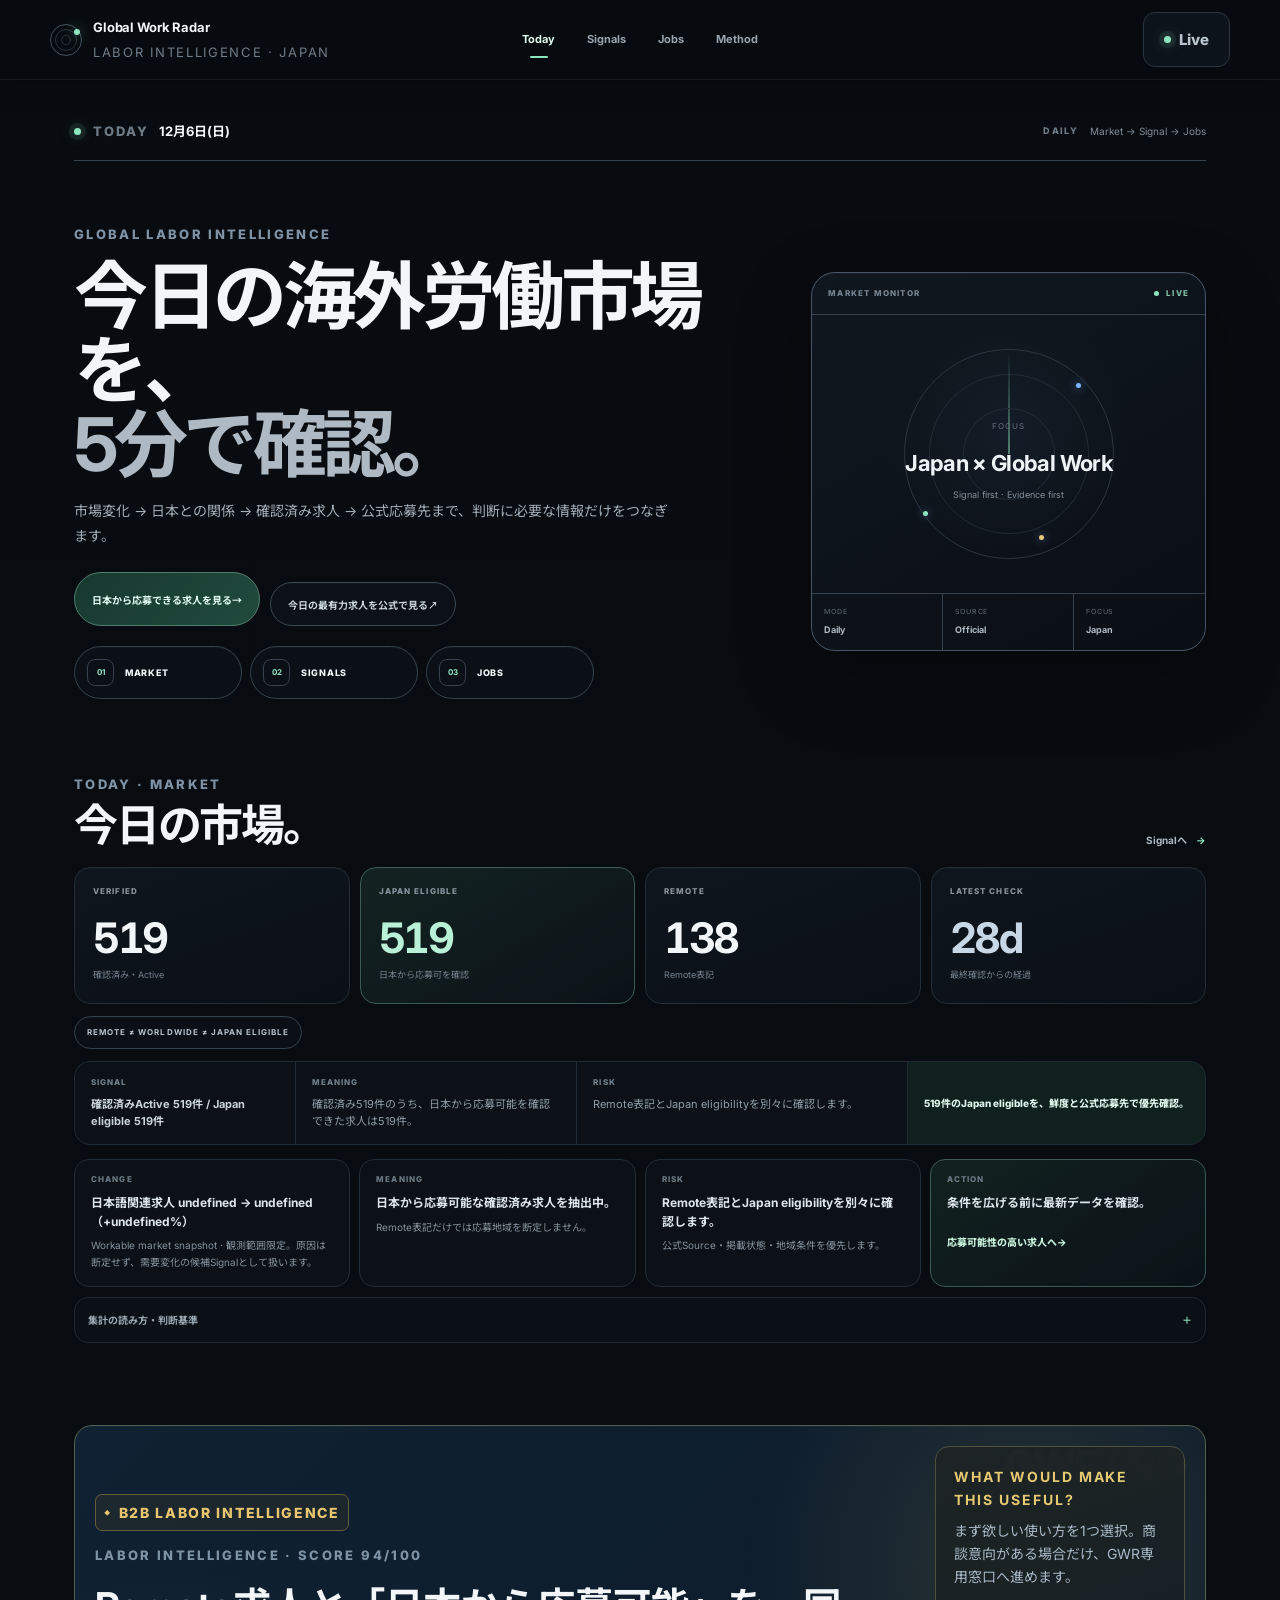
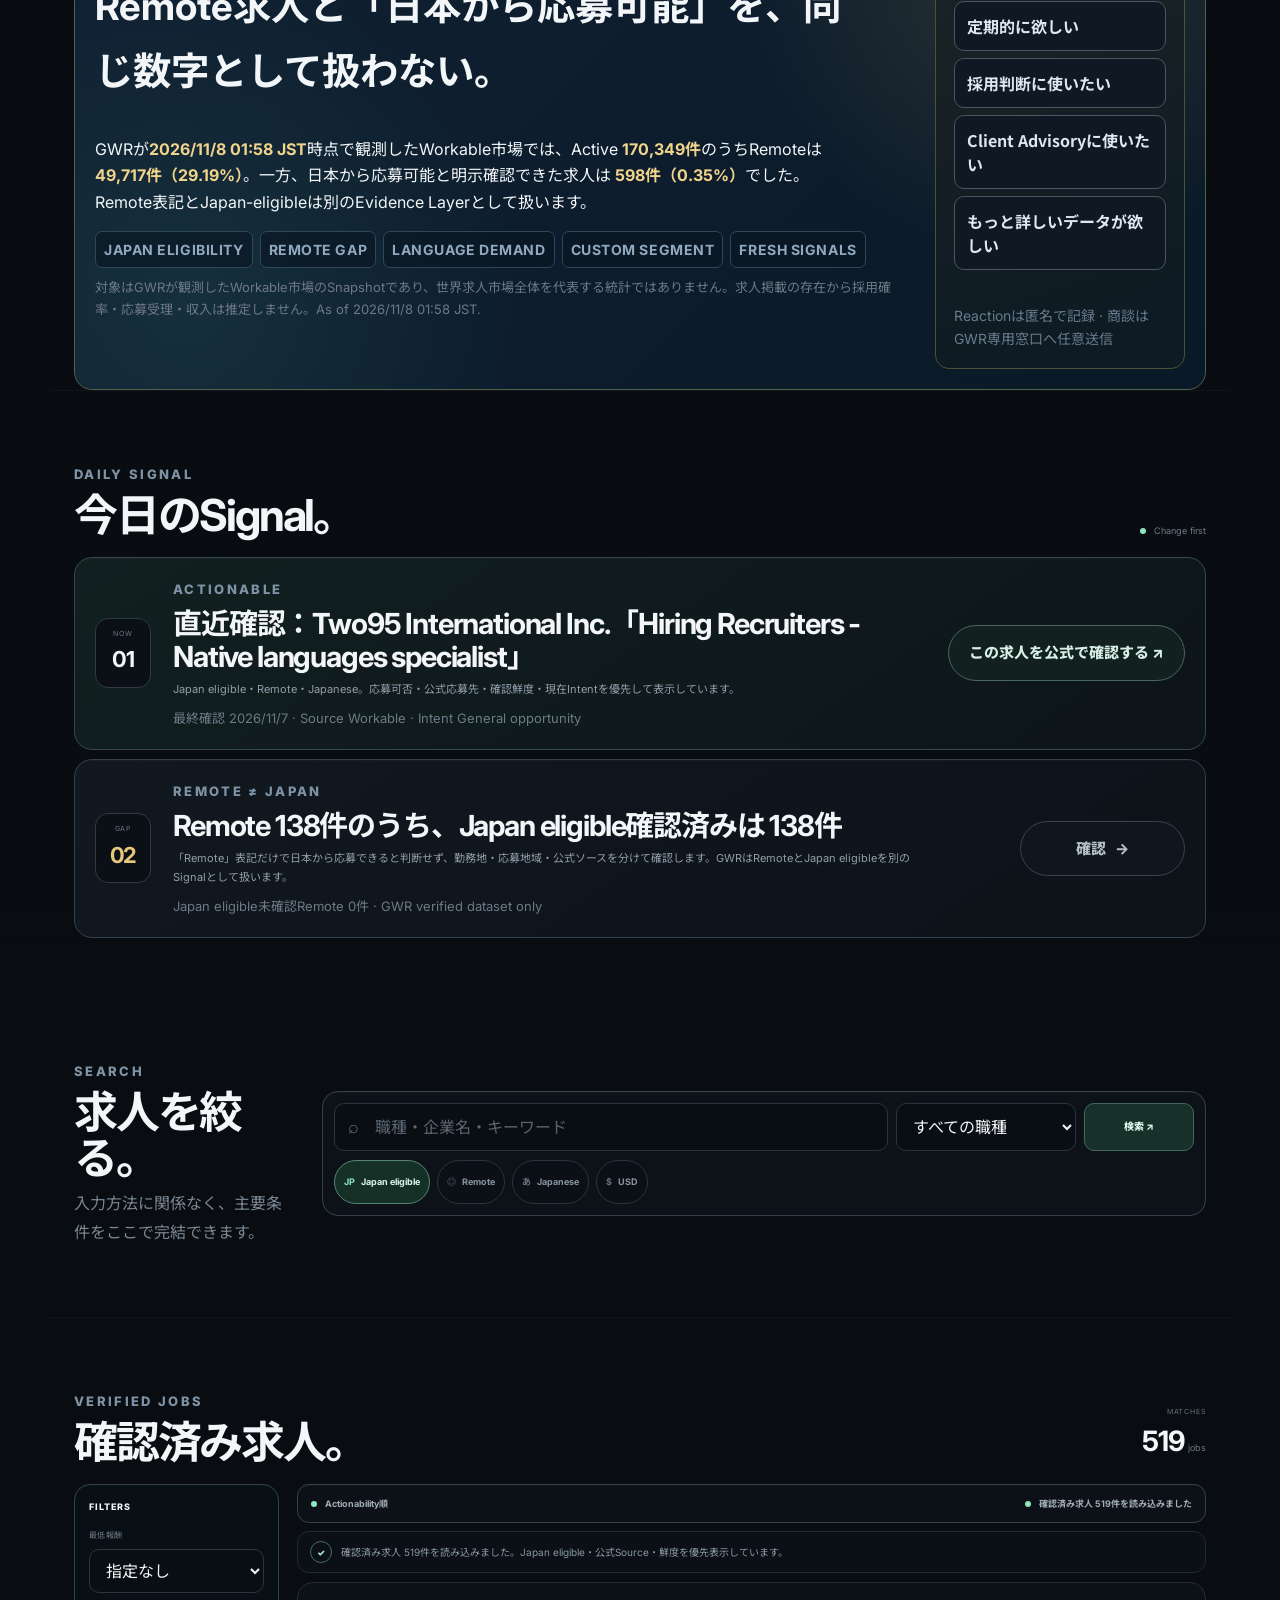
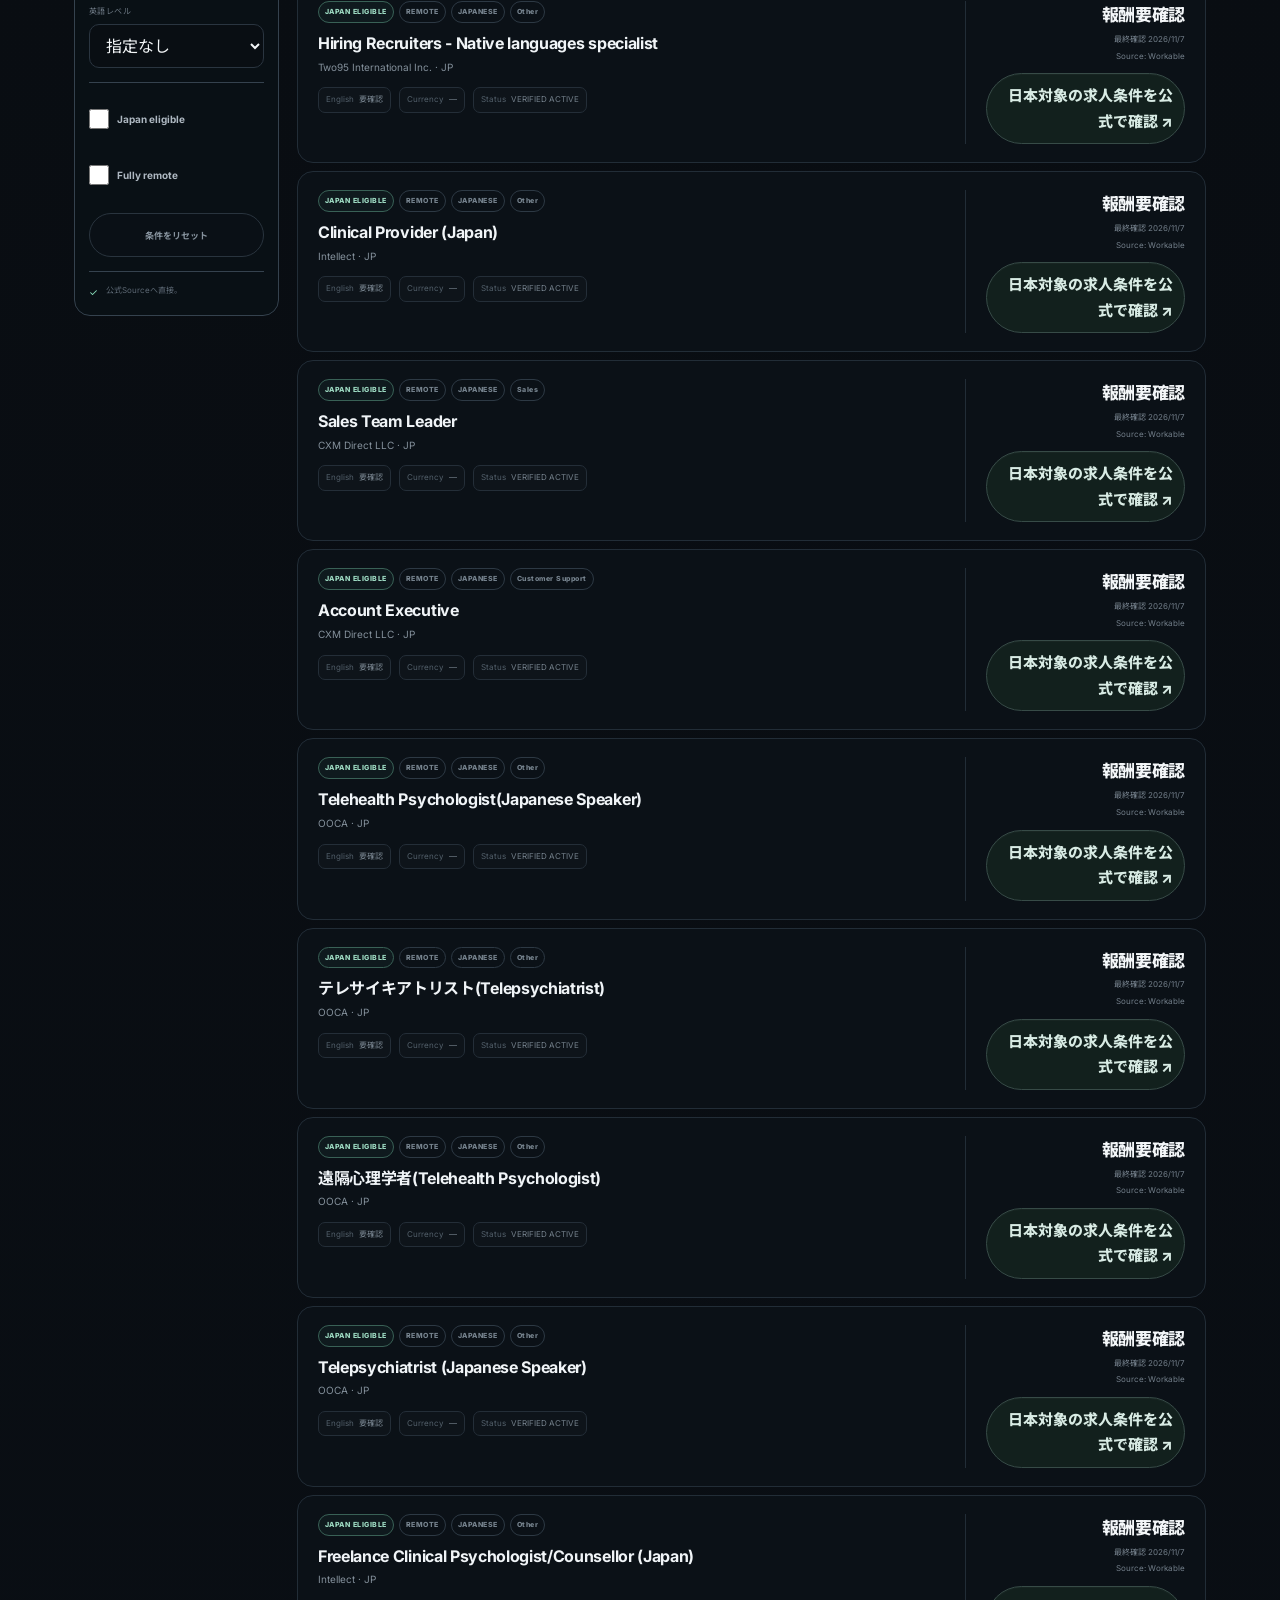
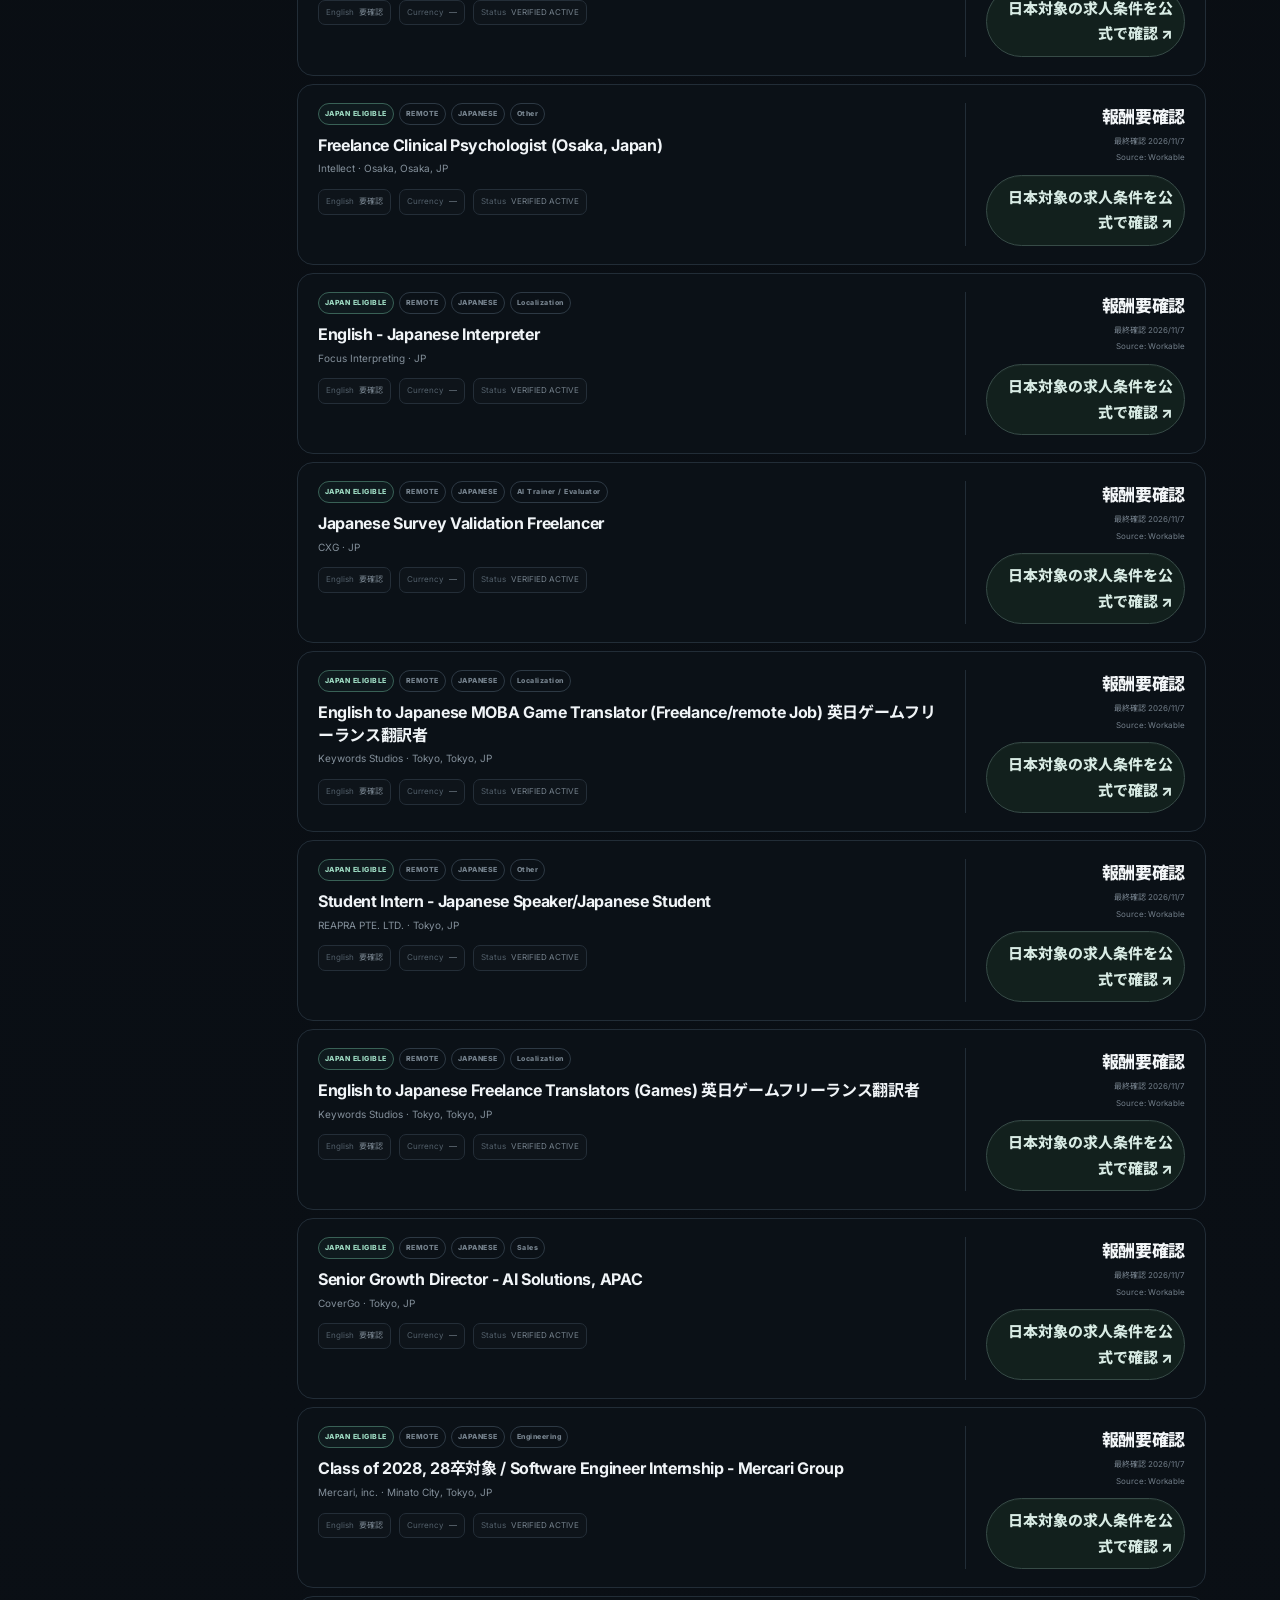
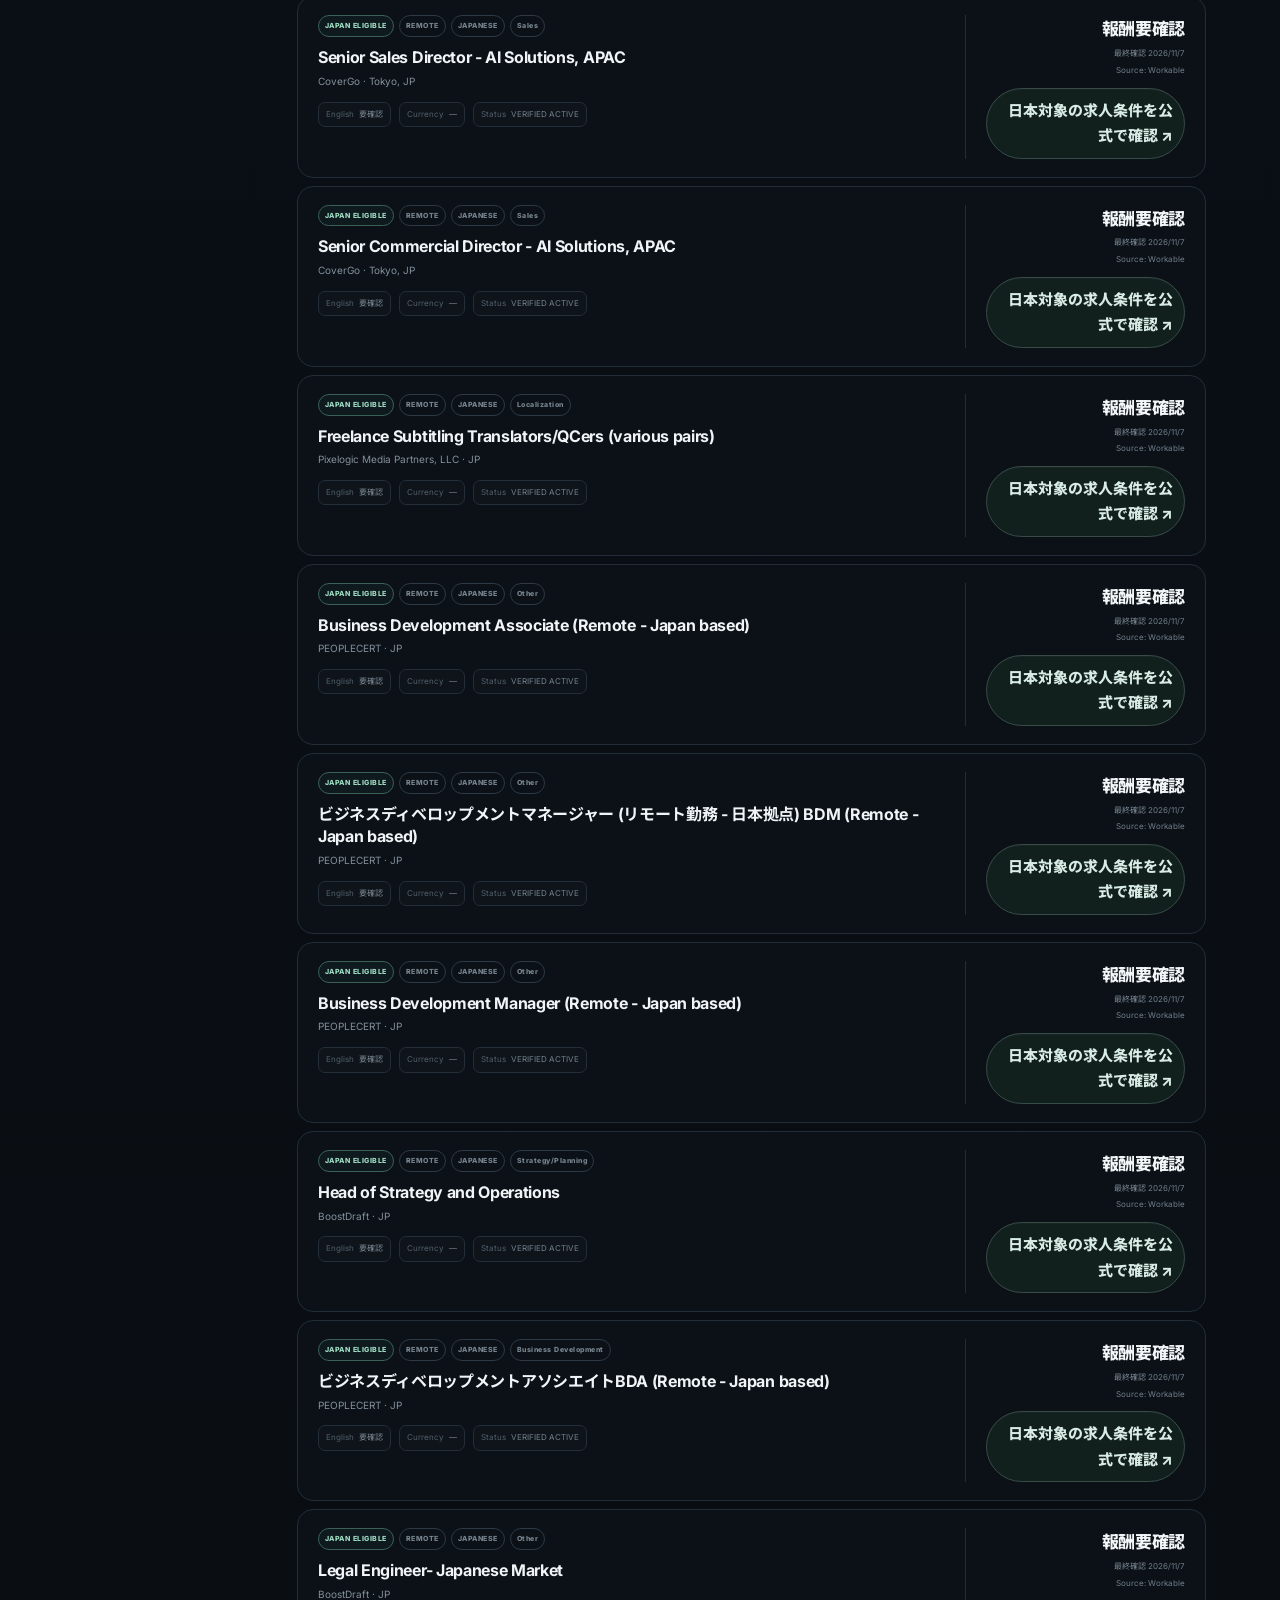
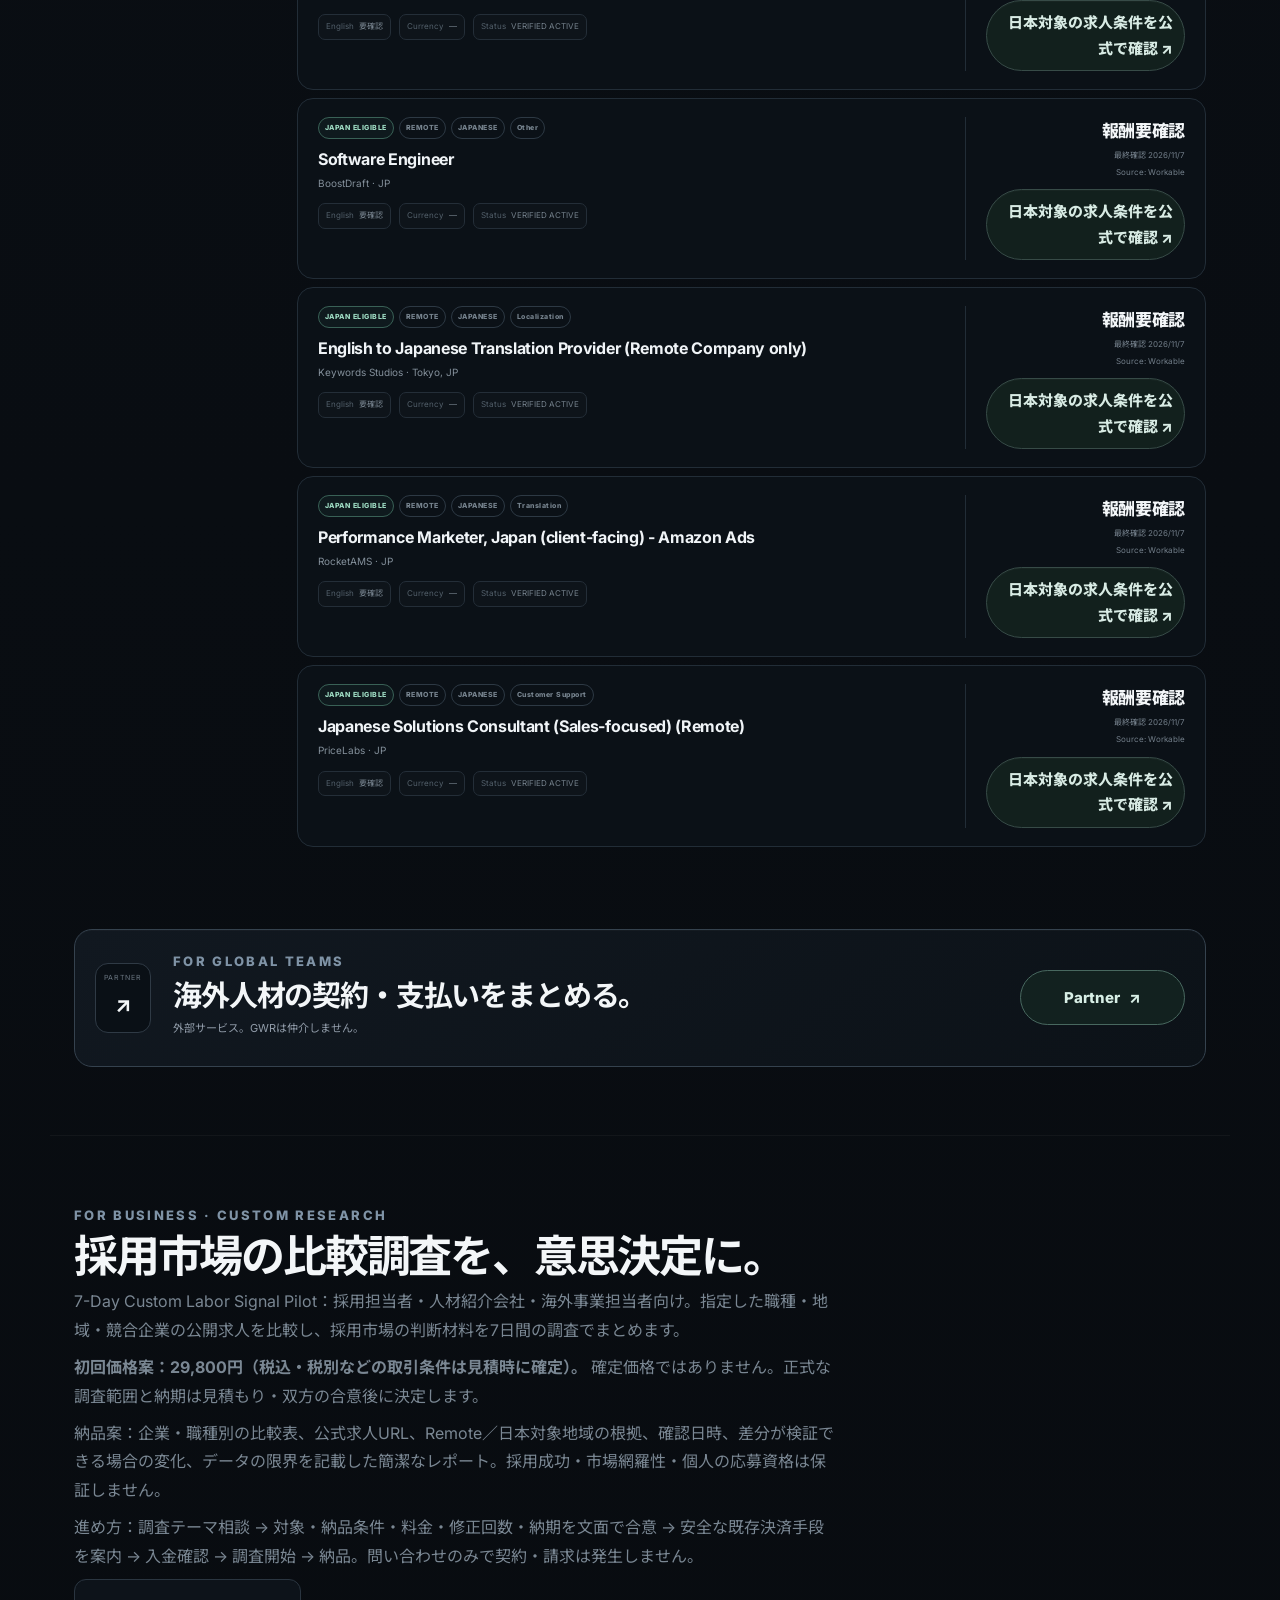
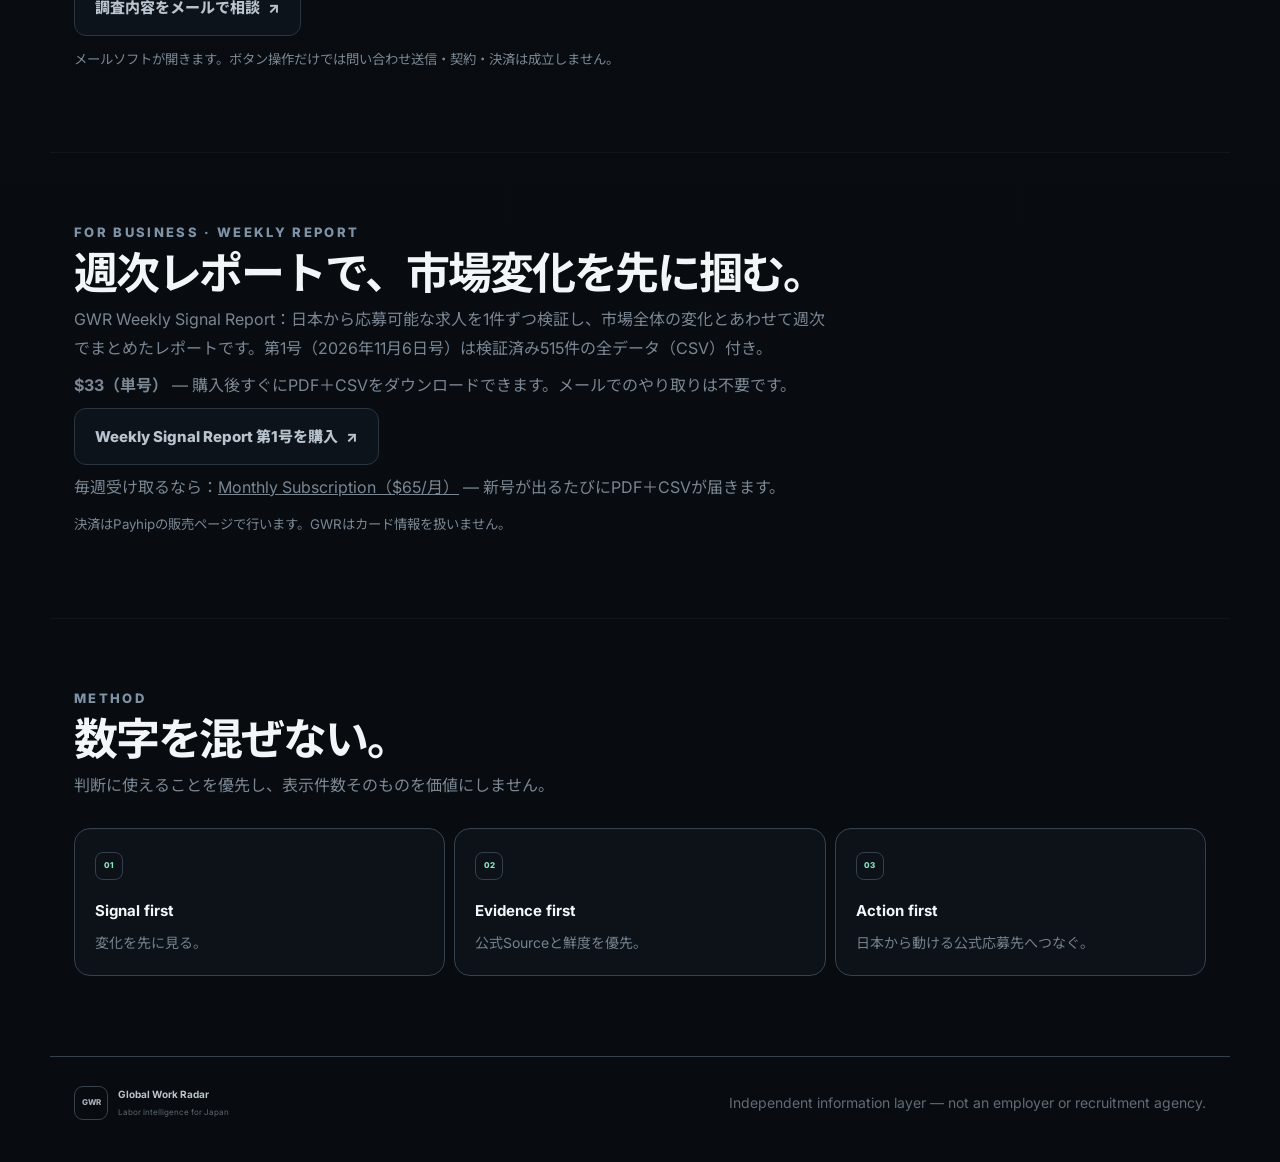
==== commit 674364e5: "Add subscription link to Weekly Report section" ====
--- a/index.html
+++ b/index.html
@@ -183,6 +183,7 @@
     <p>GWR Weekly Signal Report：日本から応募可能な求人を1件ずつ検証し、市場全体の変化とあわせて週次でまとめたレポートです。第1号（2026年11月6日号）は検証済み515件の全データ（CSV）付き。</p>
     <p><strong>$33（単号）</strong> — 購入後すぐにPDF＋CSVをダウンロードできます。メールでのやり取りは不要です。</p>
     <p><a class="header-cta" href="https://payhip.com/b/JRn1z" target="_blank" rel="noopener">Weekly Signal Report 第1号を購入 <span aria-hidden="true">↗</span></a></p>
+        <p>毎週受け取るなら：<a href="https://payhip.com/b/4ZOVB" target="_blank" rel="noopener">Monthly Subscription（$65/月）</a> — 新号が出るたびにPDF＋CSVが届きます。</p>
     <p><small>決済はPayhipの販売ページで行います。GWRはカード情報を扱いません。</small></p>
   </div>
 </section>
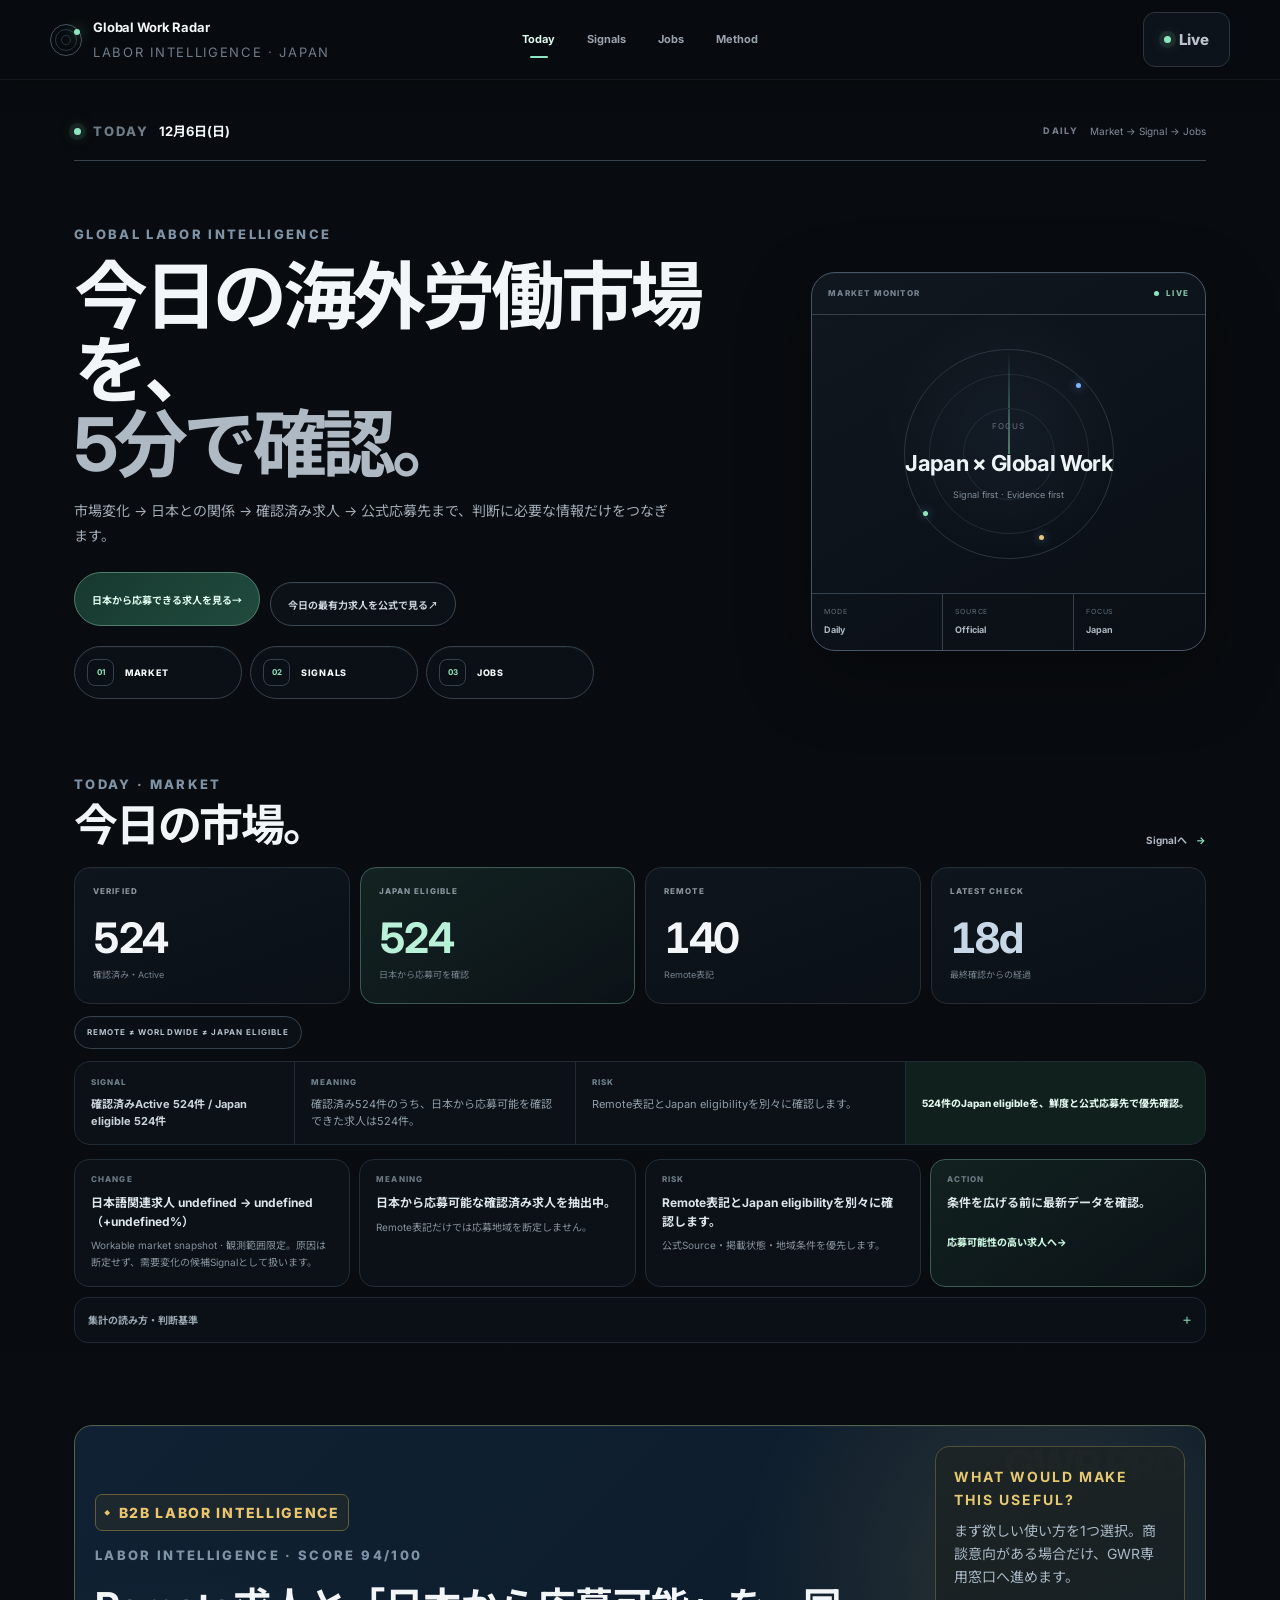
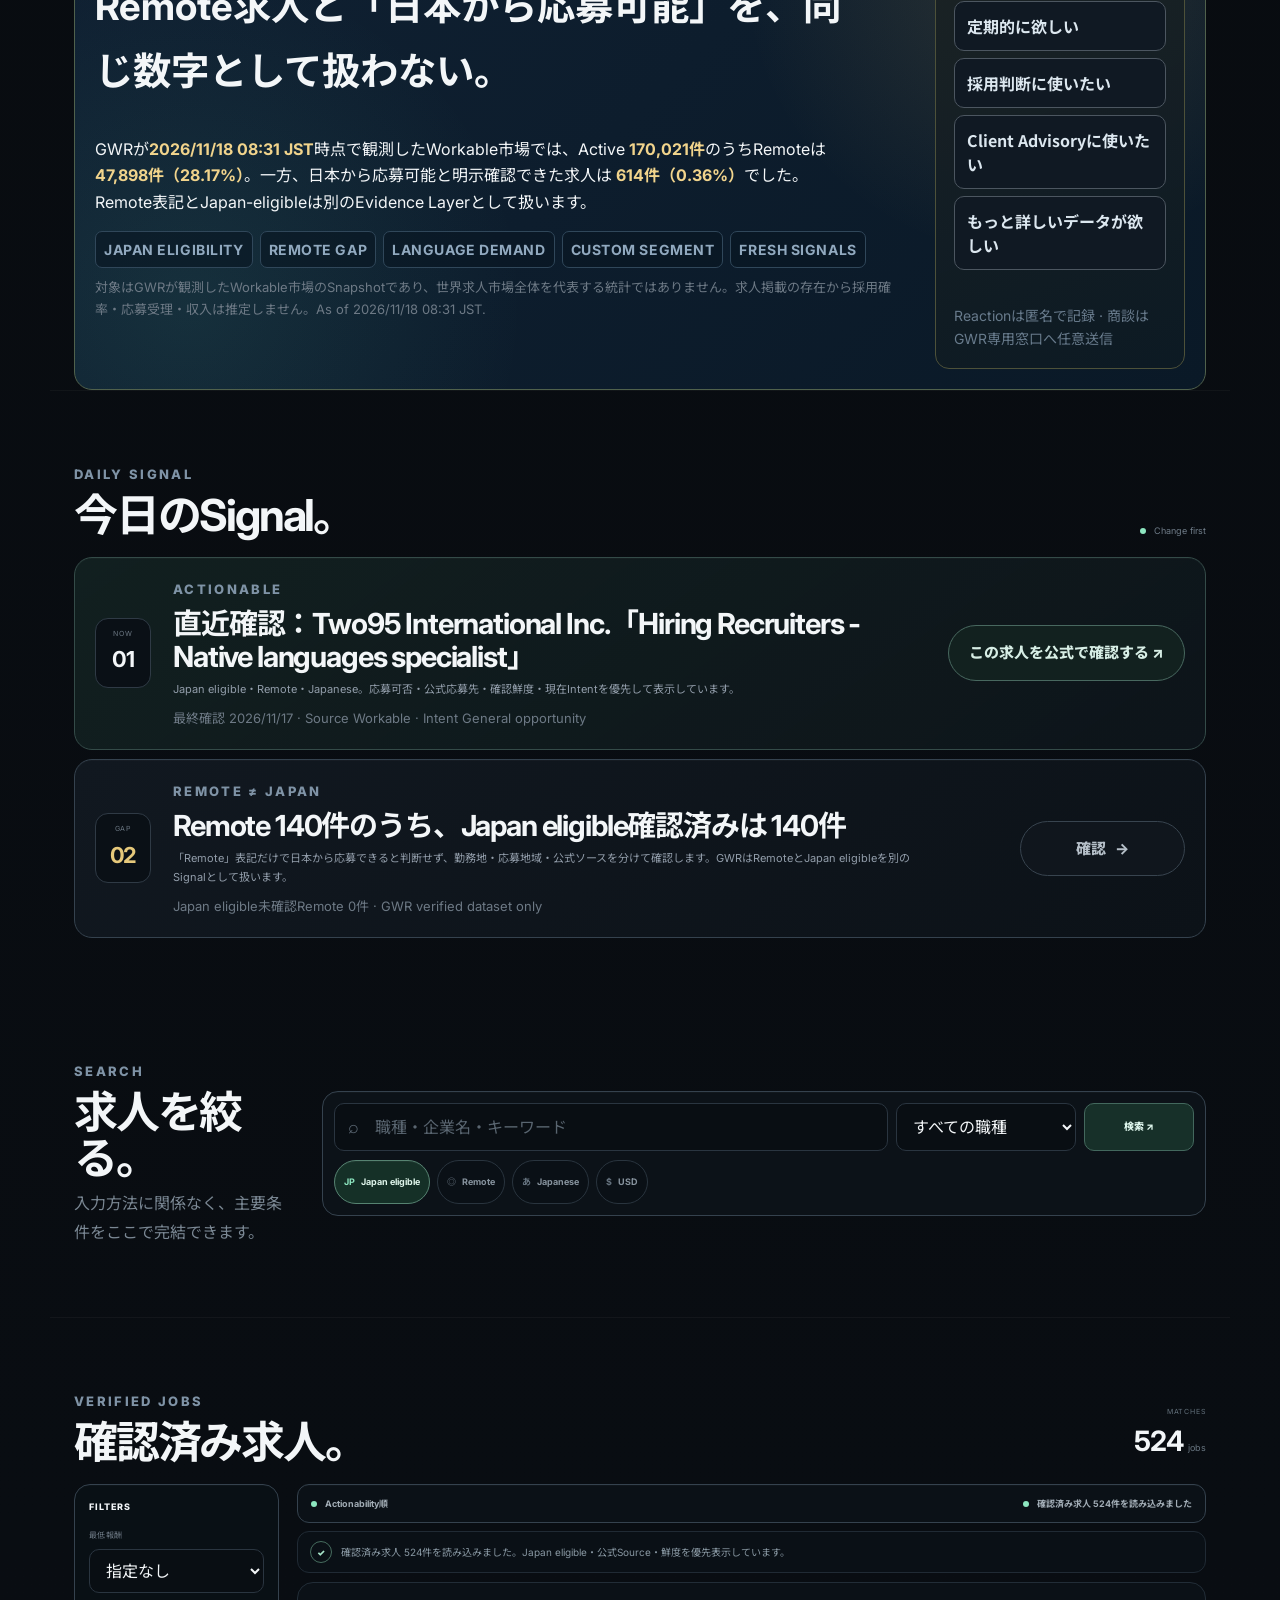
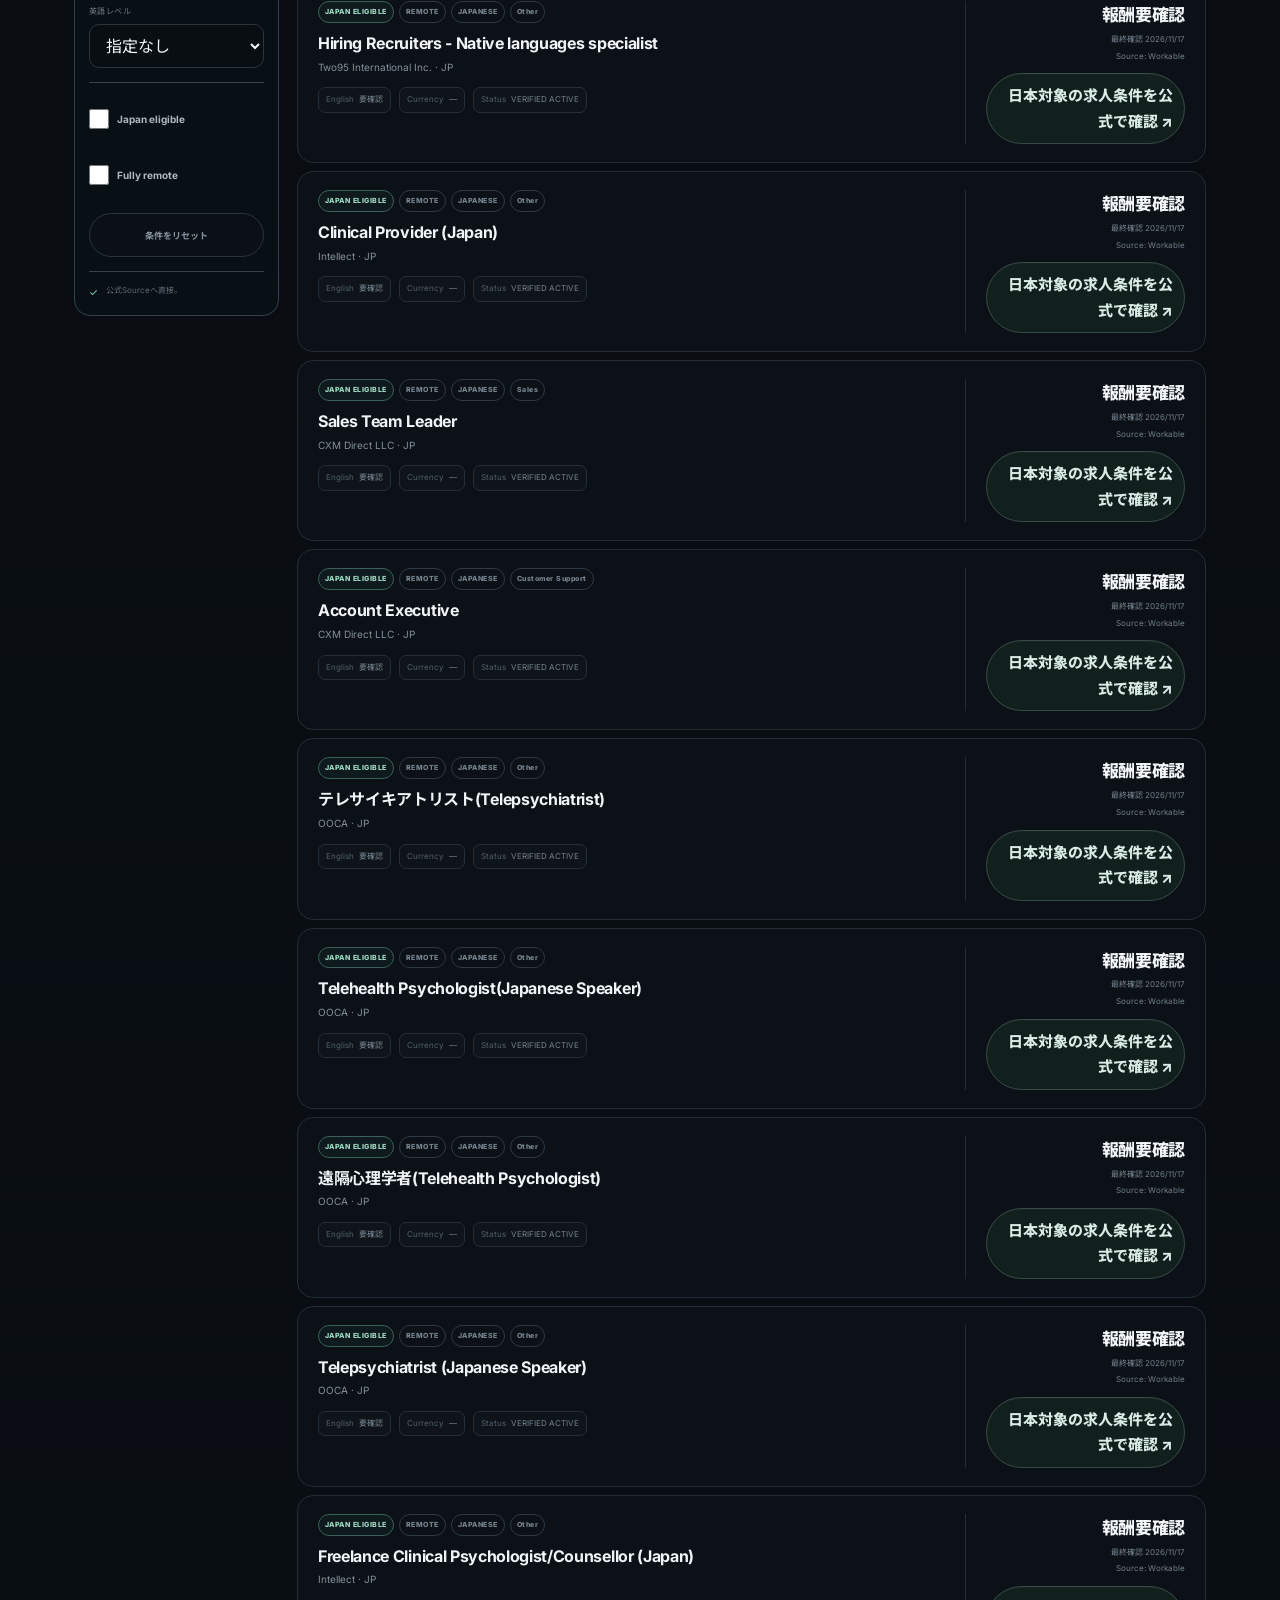
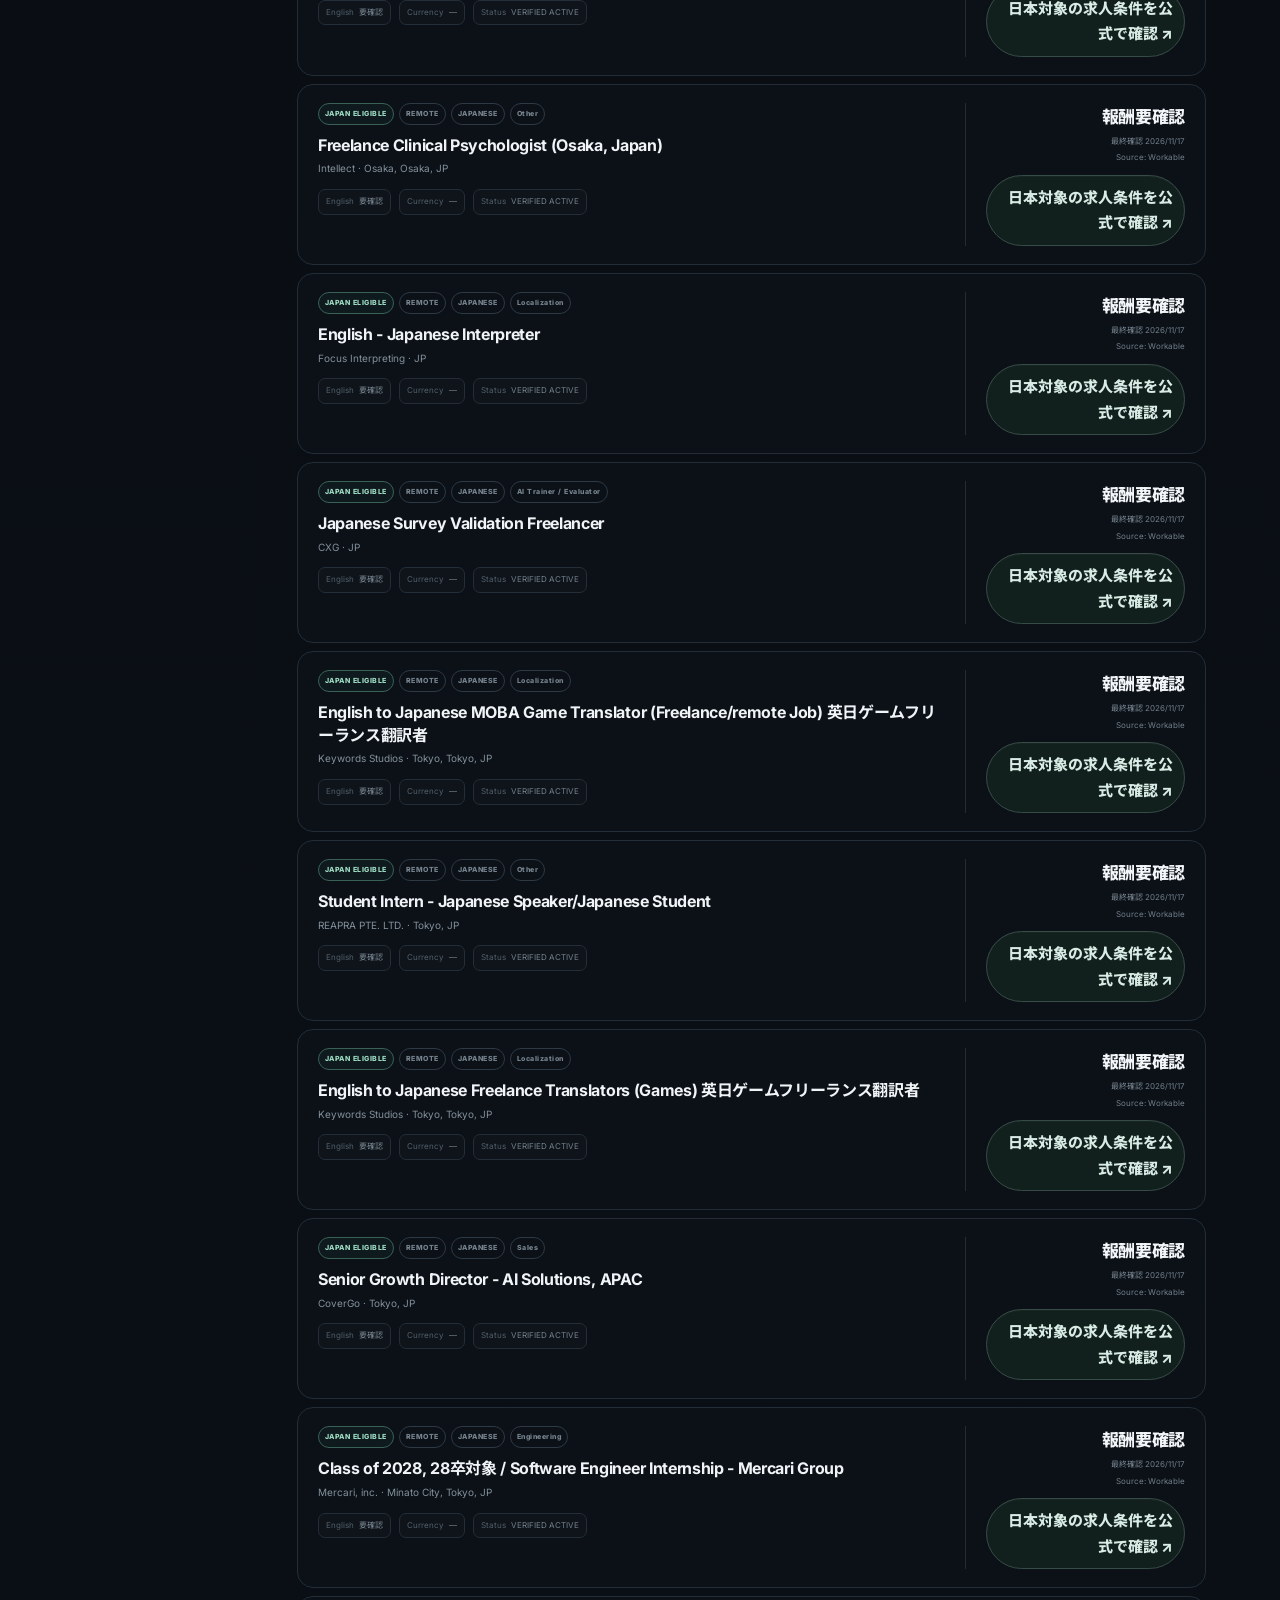
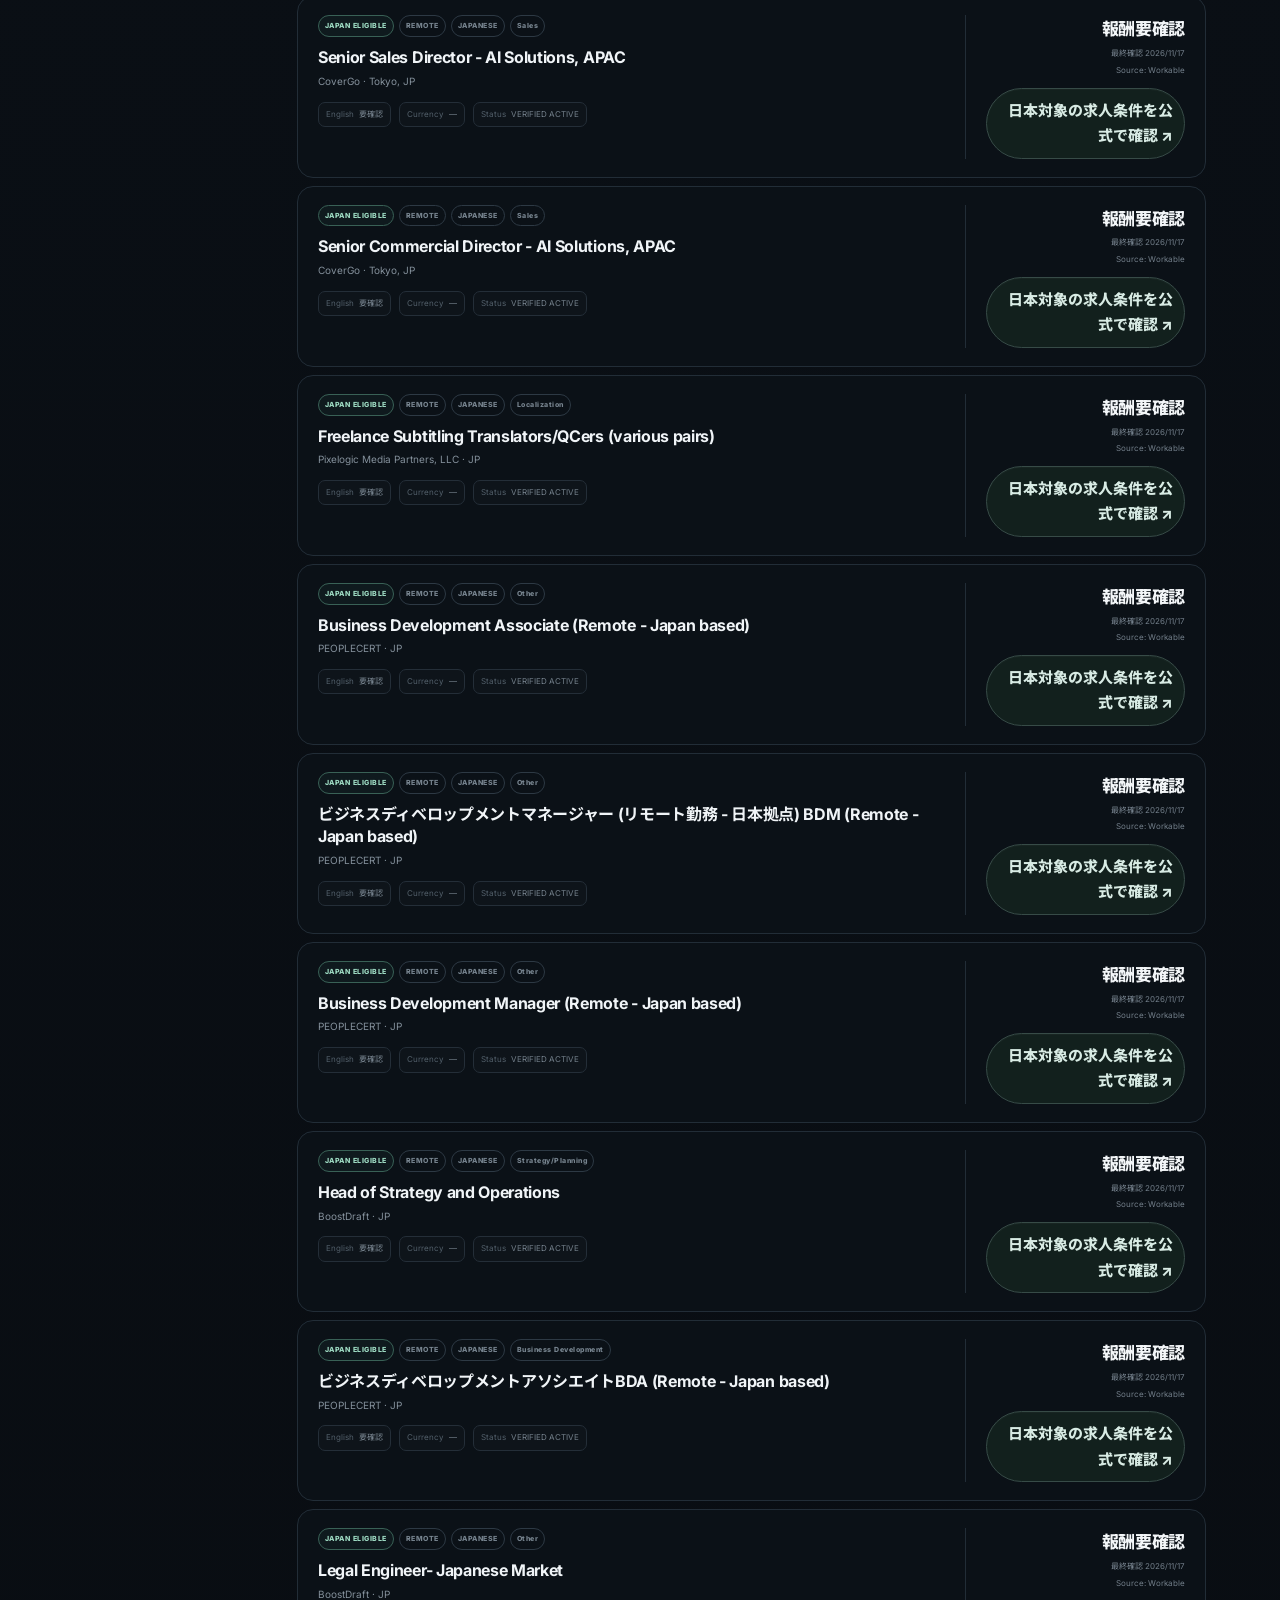
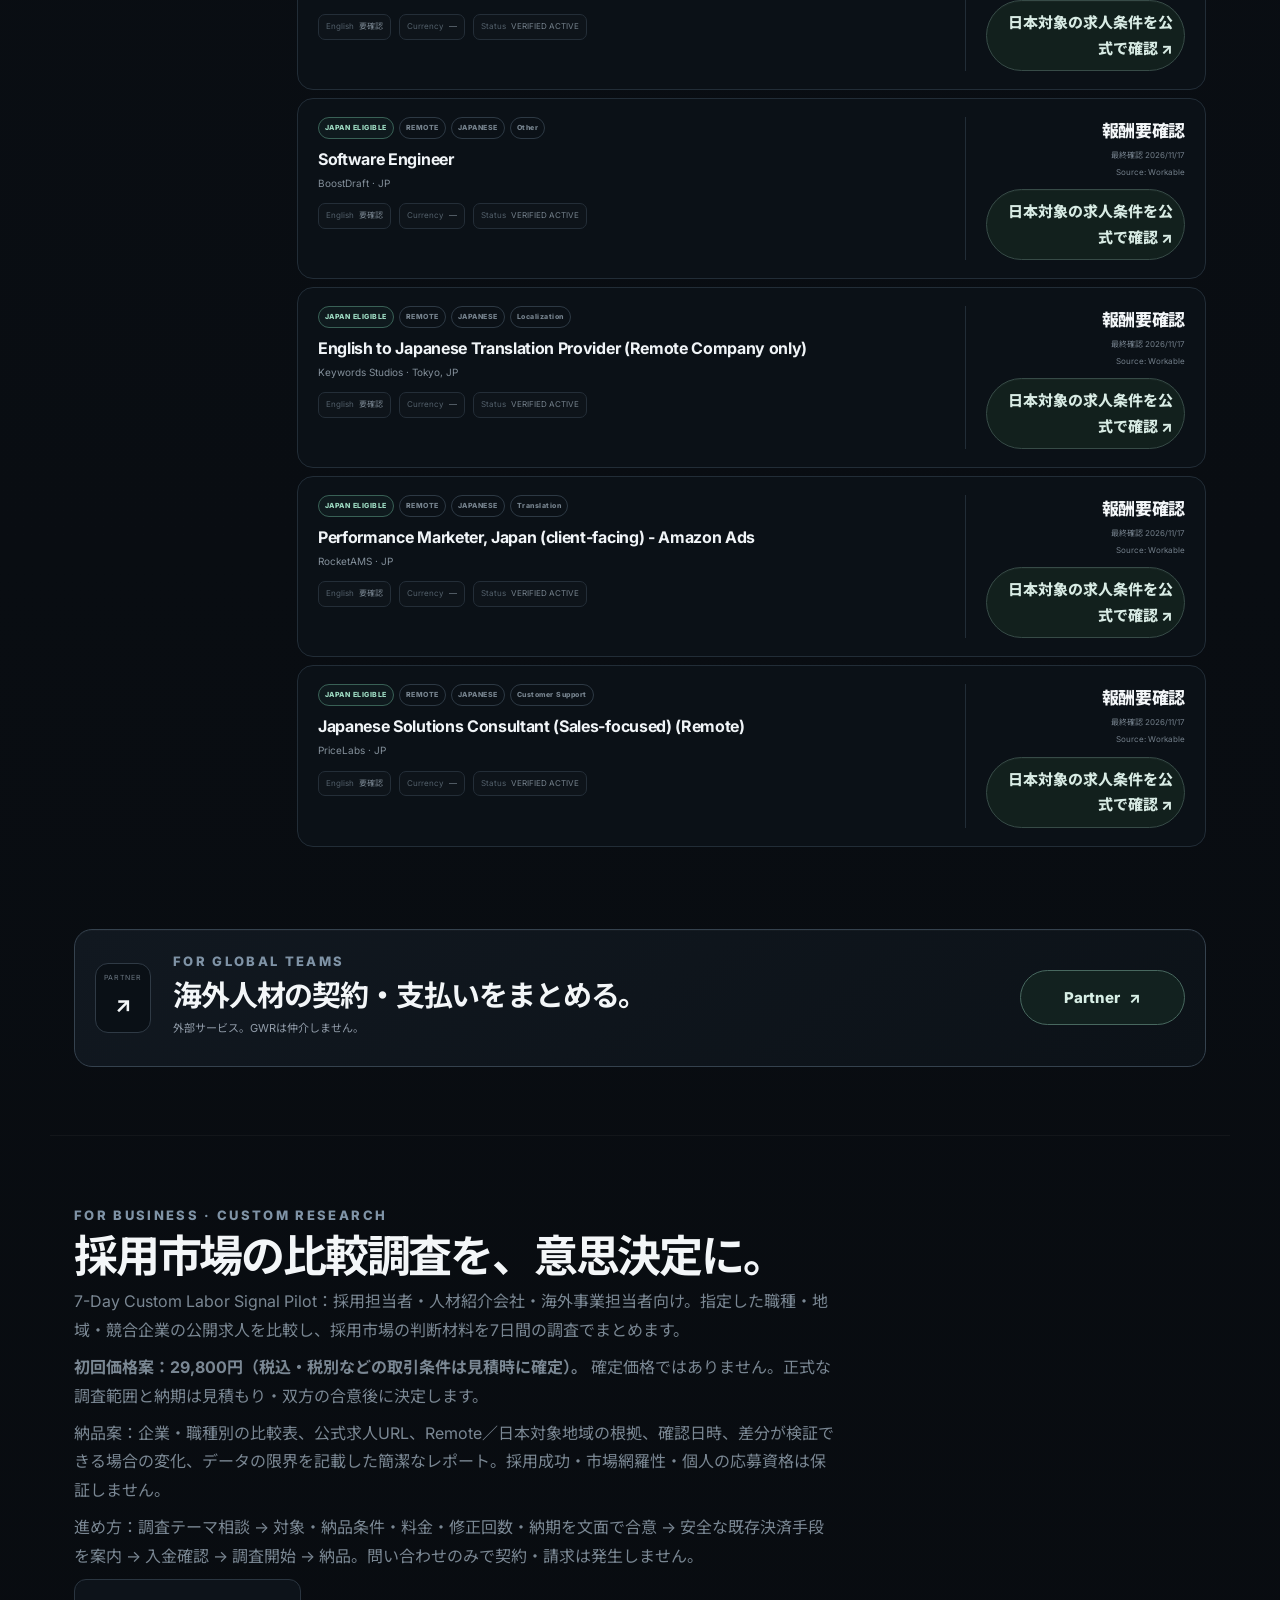
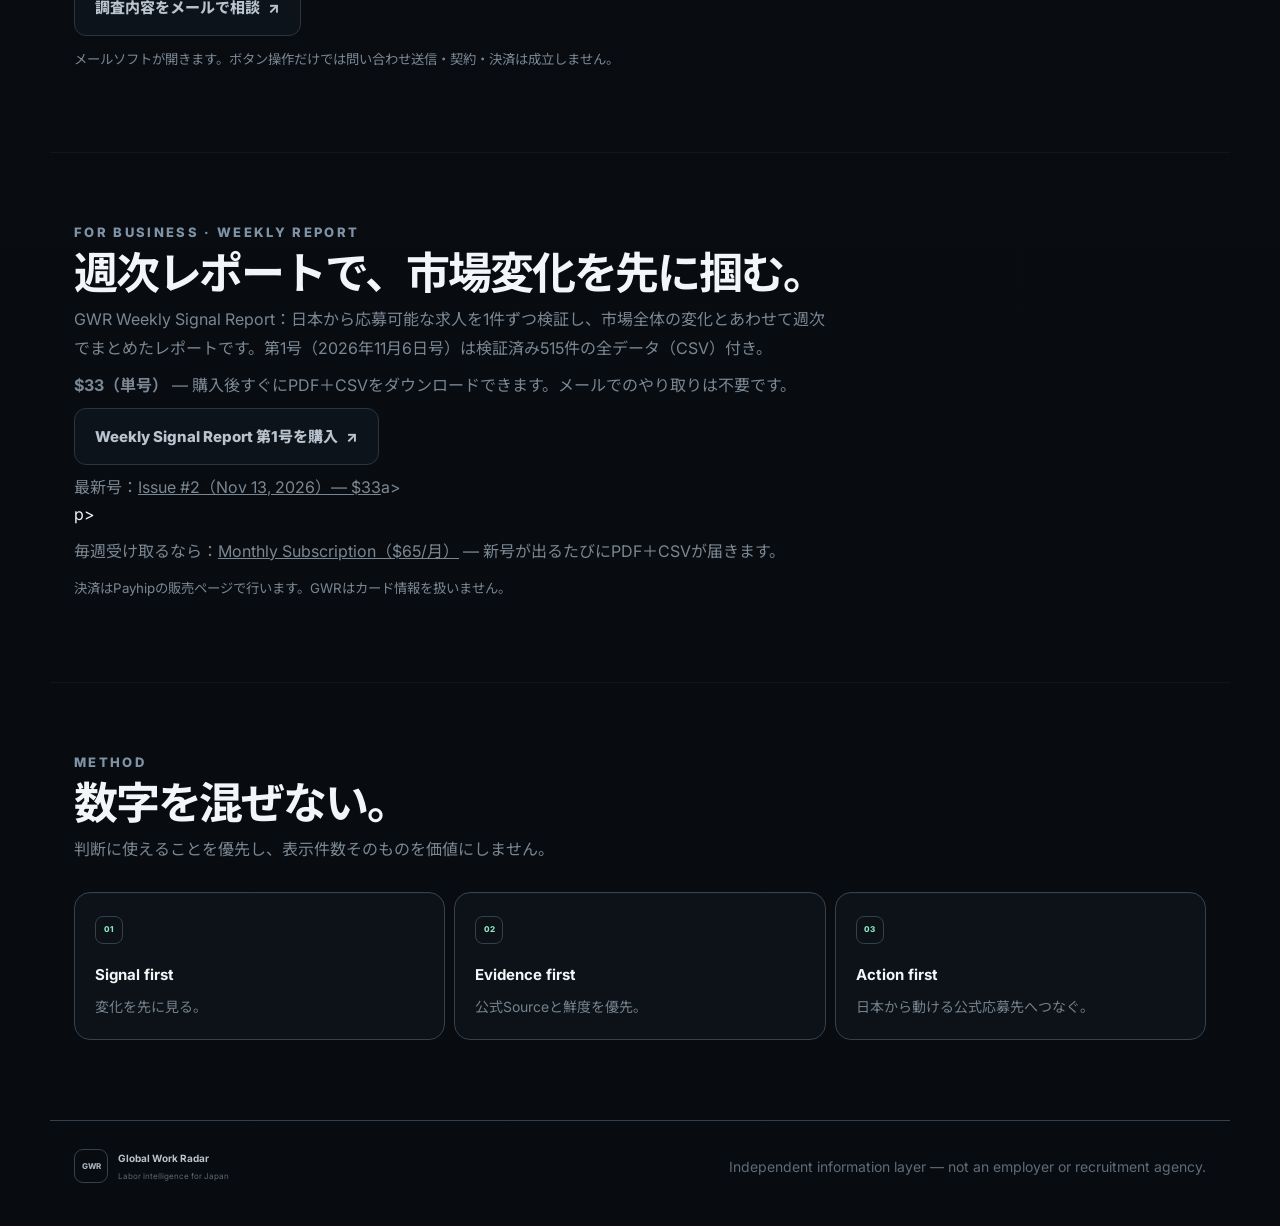
==== commit a2b6a3dd: "Add Issue #2 link to Weekly Report section" ====
--- a/index.html
+++ b/index.html
@@ -183,6 +183,7 @@
     <p>GWR Weekly Signal Report：日本から応募可能な求人を1件ずつ検証し、市場全体の変化とあわせて週次でまとめたレポートです。第1号（2026年11月6日号）は検証済み515件の全データ（CSV）付き。</p>
     <p><strong>$33（単号）</strong> — 購入後すぐにPDF＋CSVをダウンロードできます。メールでのやり取りは不要です。</p>
     <p><a class="header-cta" href="https://payhip.com/b/JRn1z" target="_blank" rel="noopener">Weekly Signal Report 第1号を購入 <span aria-hidden="true">↗</span></a></p>
+    <p>最新号：<a href="https://payhip.com/b/IevV3" target="_blank" rel="noopener">Issue #2（Nov 13, 2026）— $33</a>a></p>p>
         <p>毎週受け取るなら：<a href="https://payhip.com/b/4ZOVB" target="_blank" rel="noopener">Monthly Subscription（$65/月）</a> — 新号が出るたびにPDF＋CSVが届きます。</p>
     <p><small>決済はPayhipの販売ページで行います。GWRはカード情報を扱いません。</small></p>
   </div>
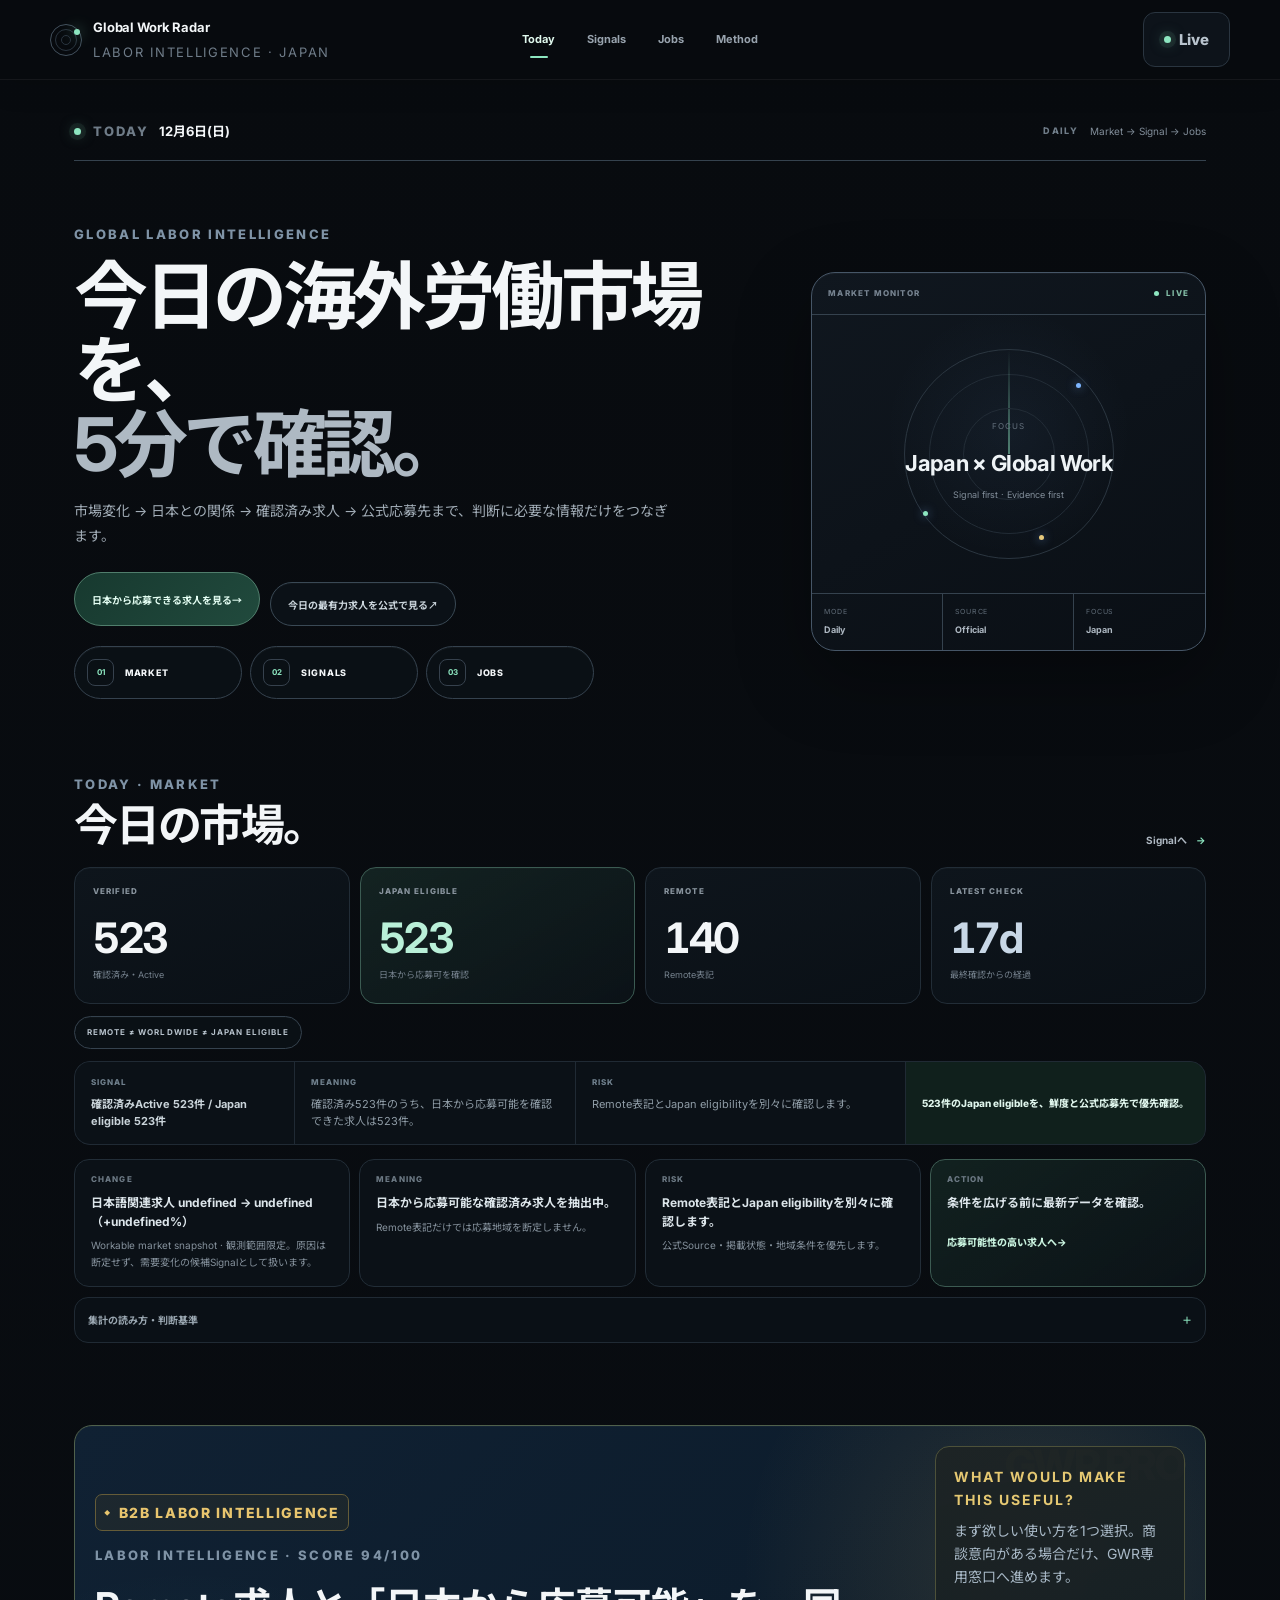
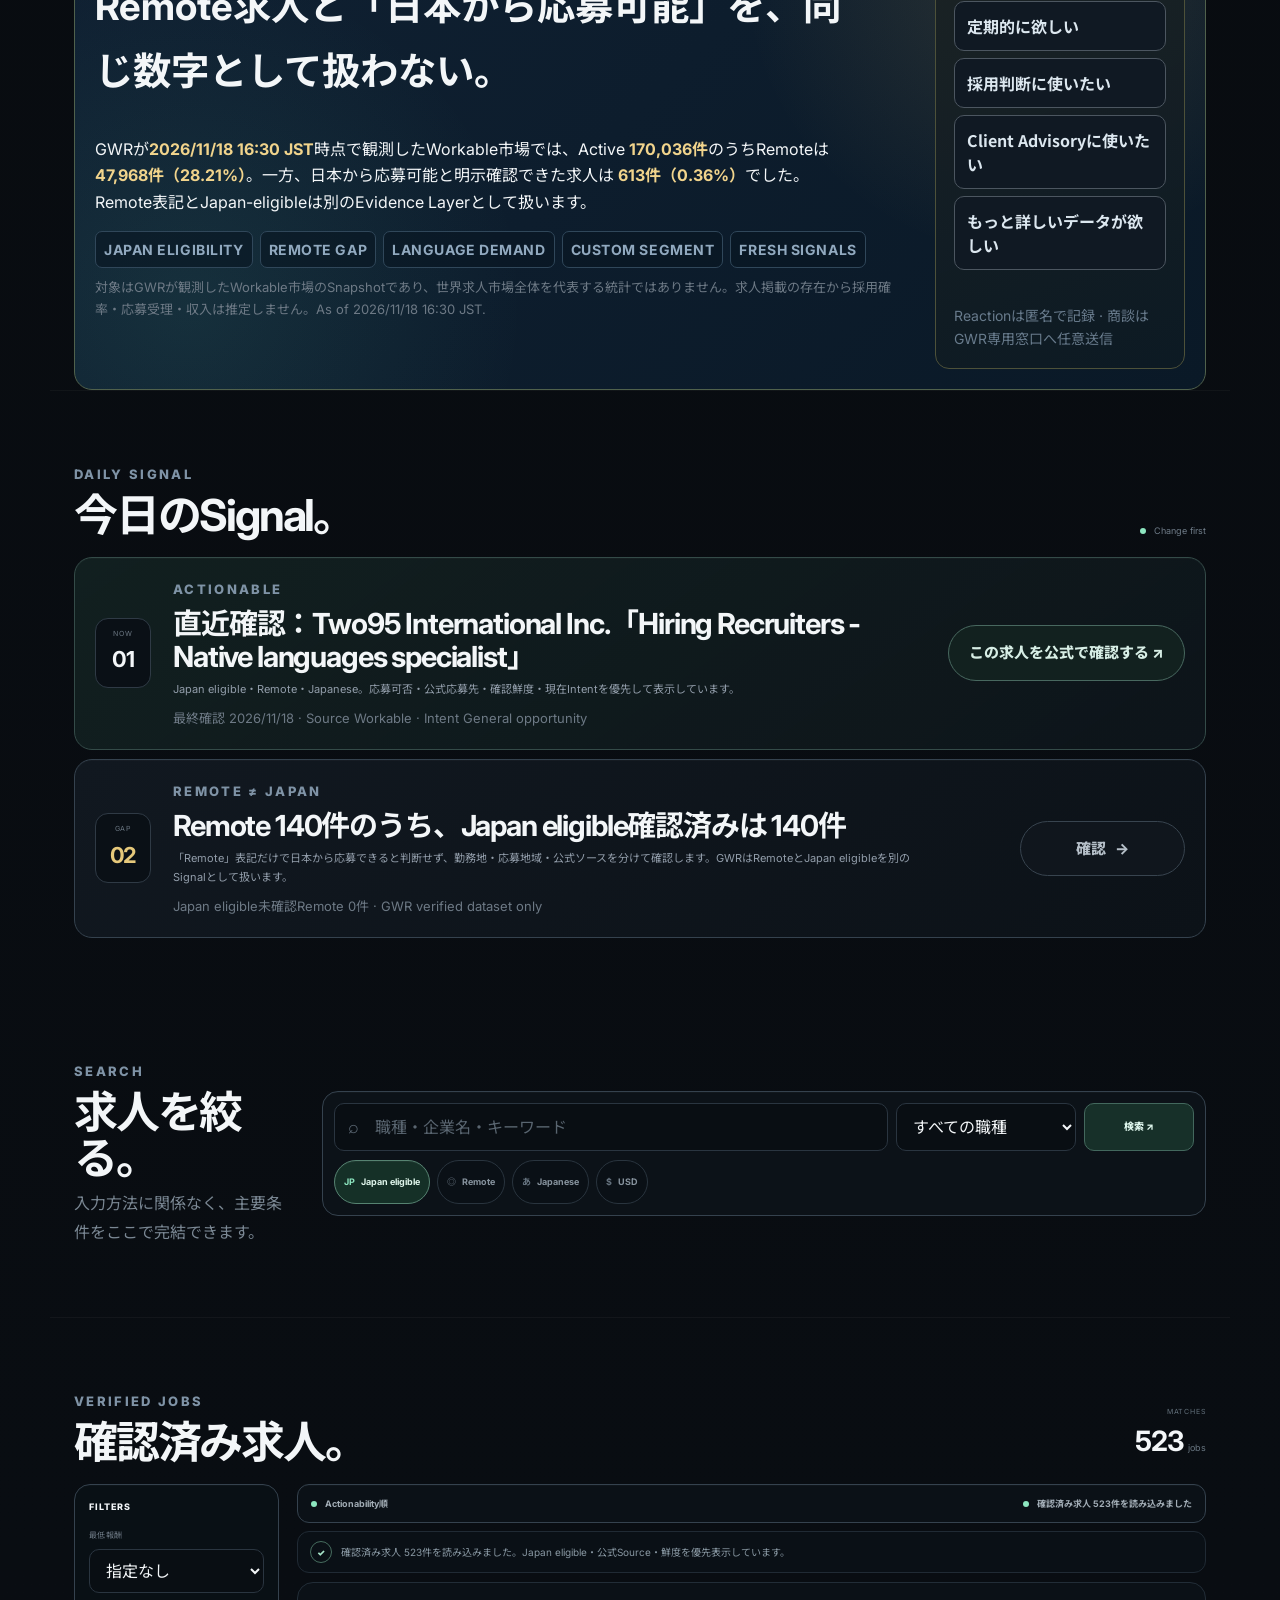
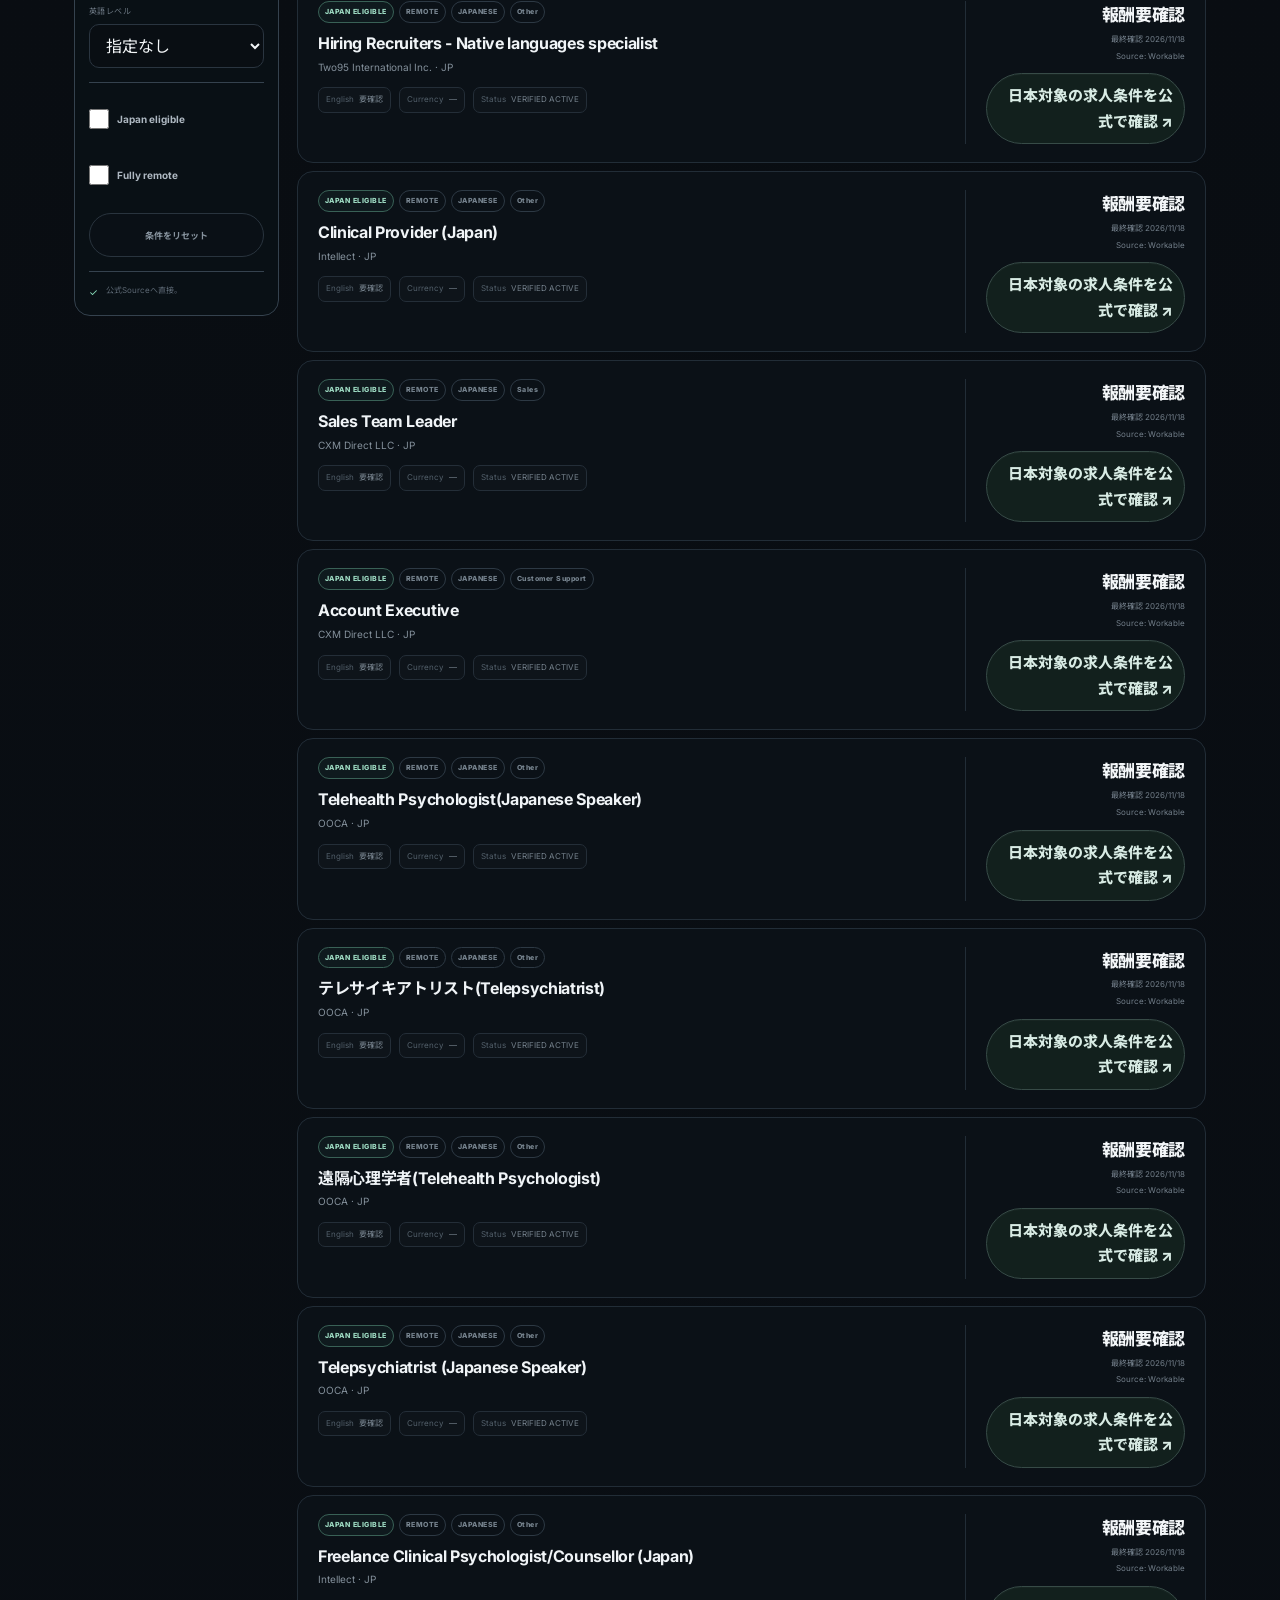
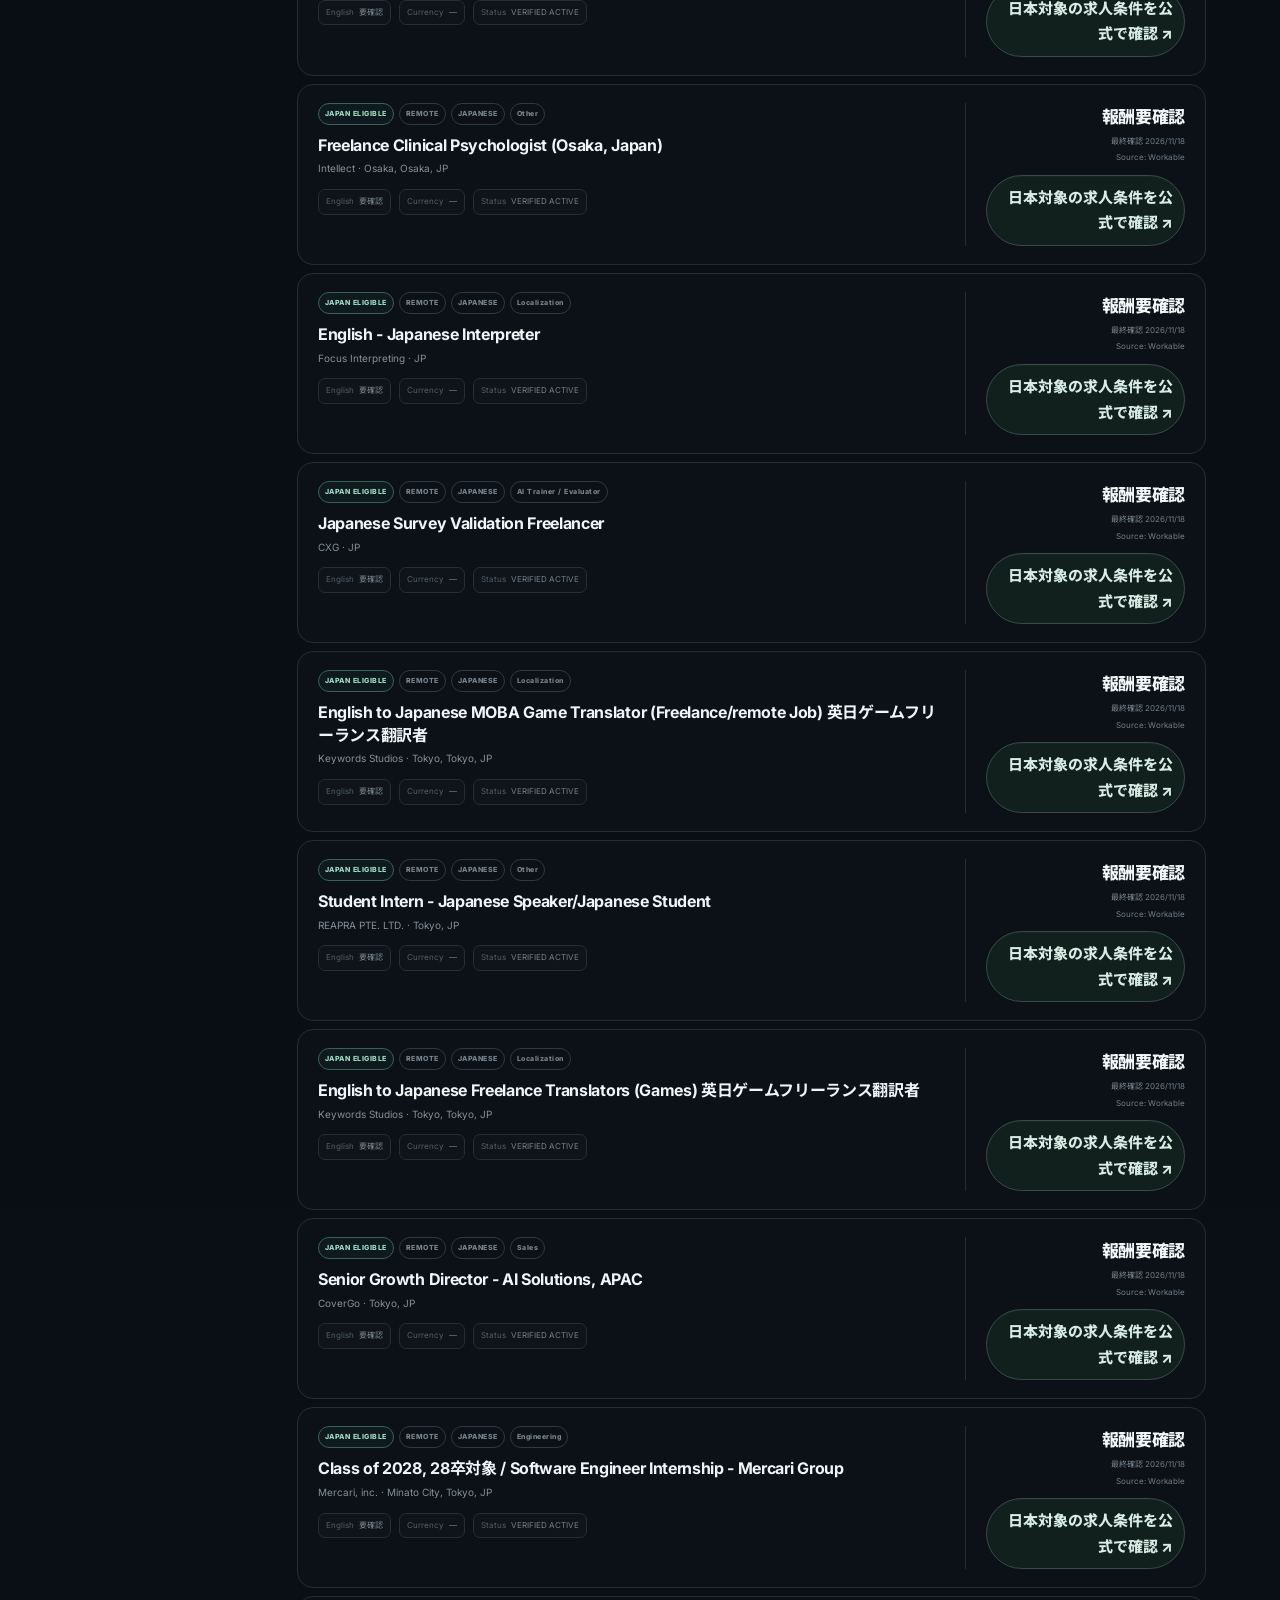
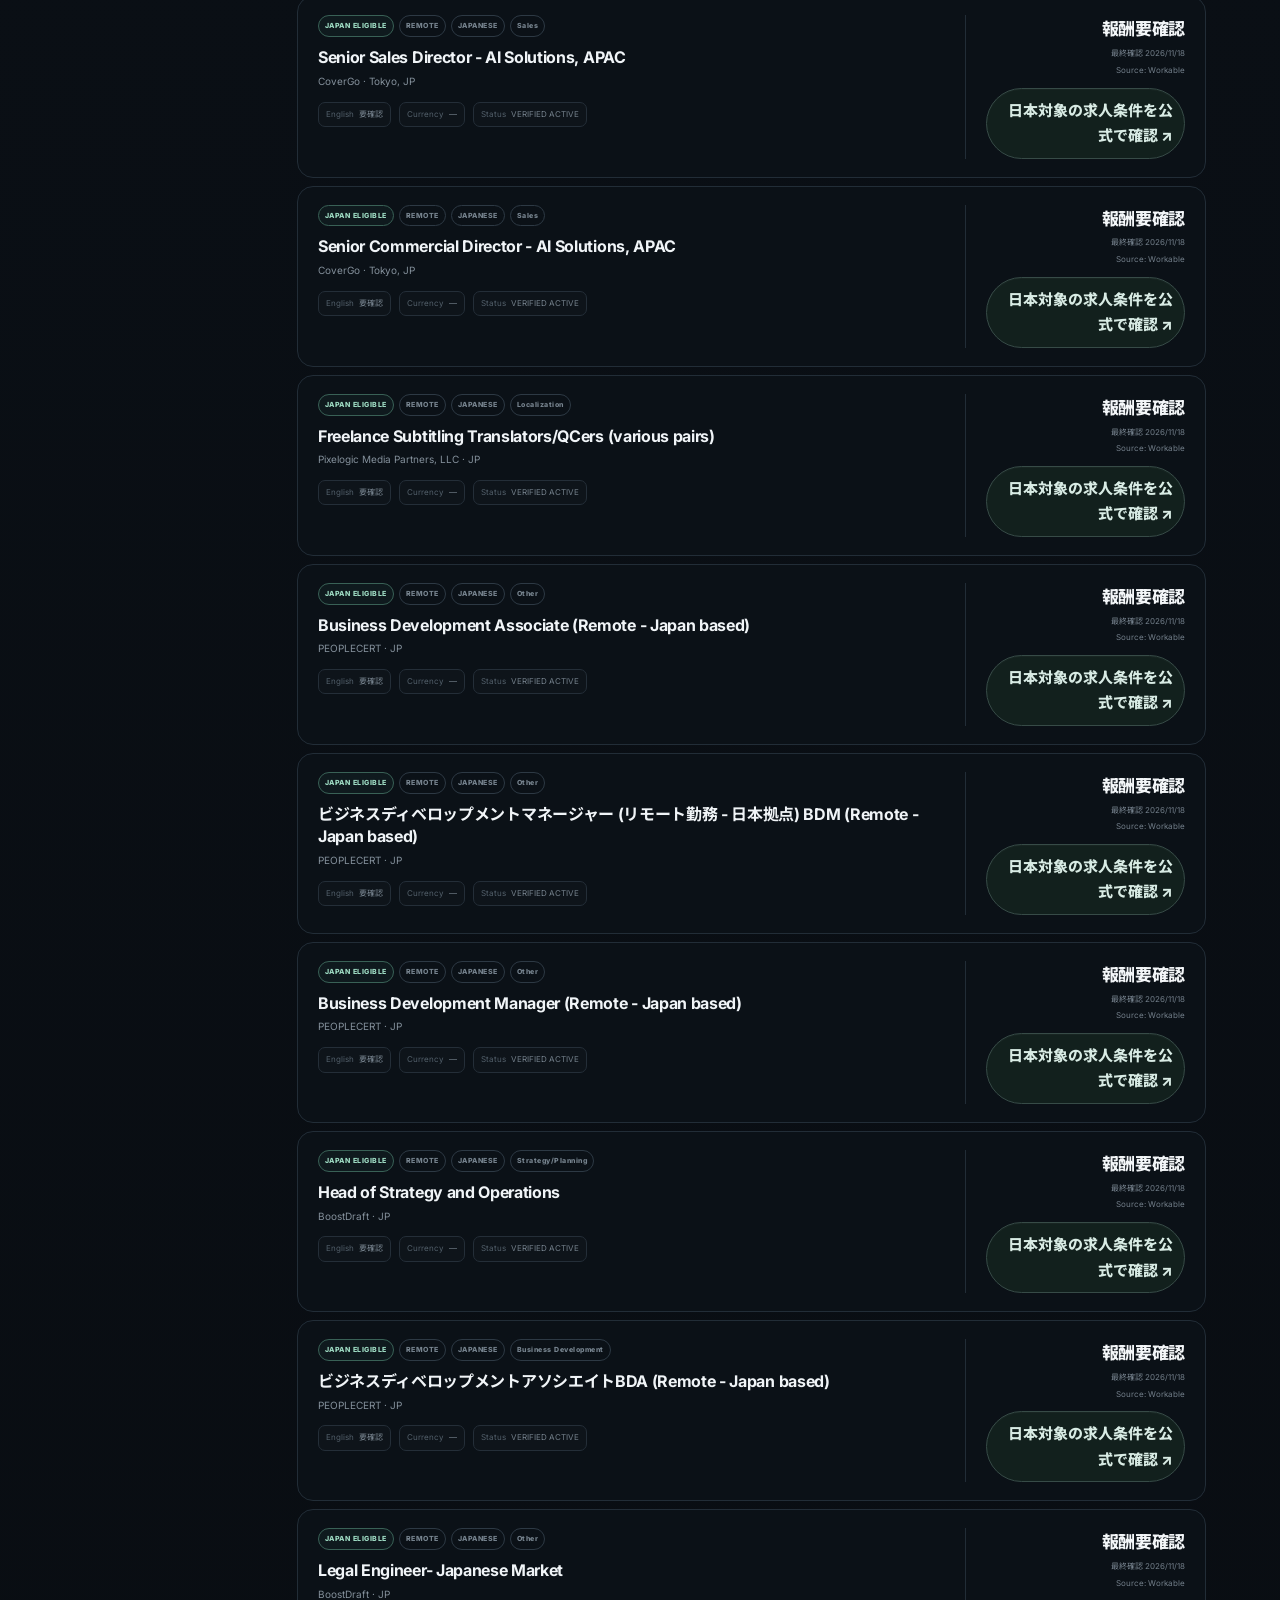
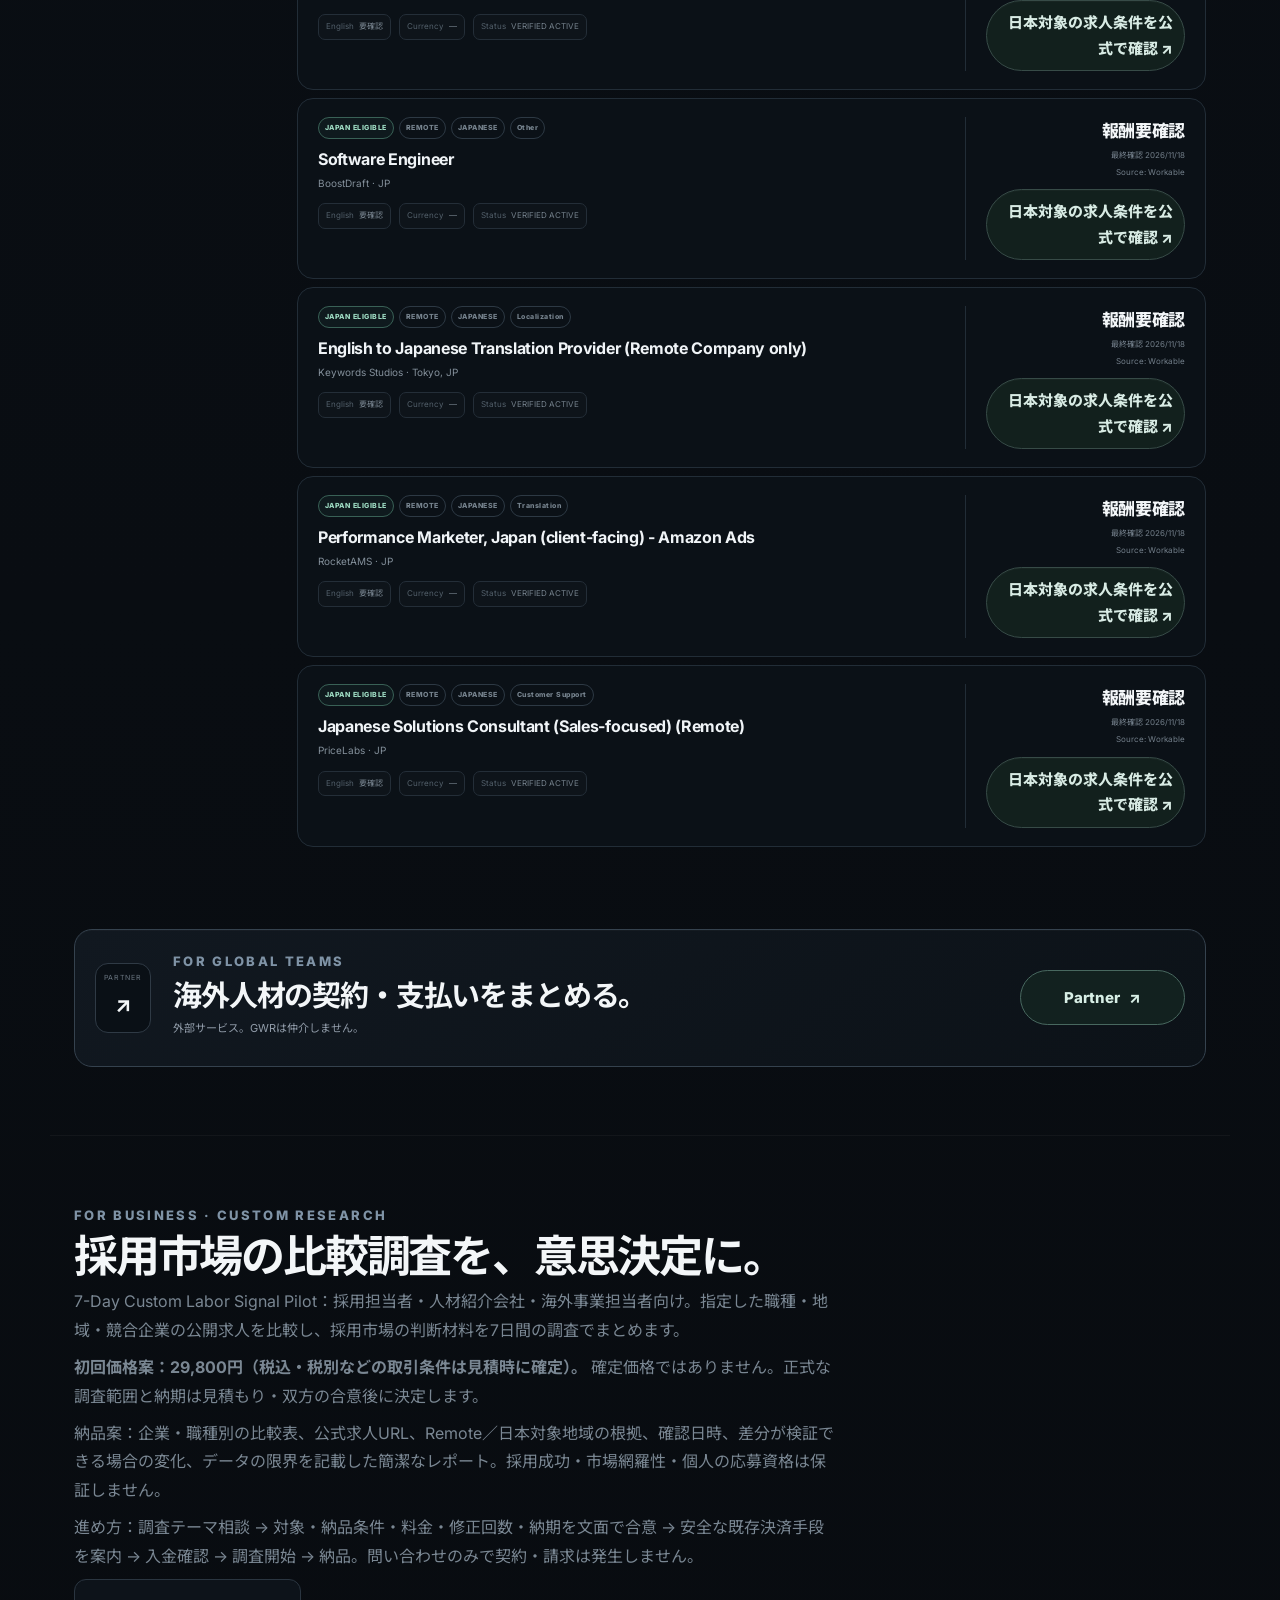
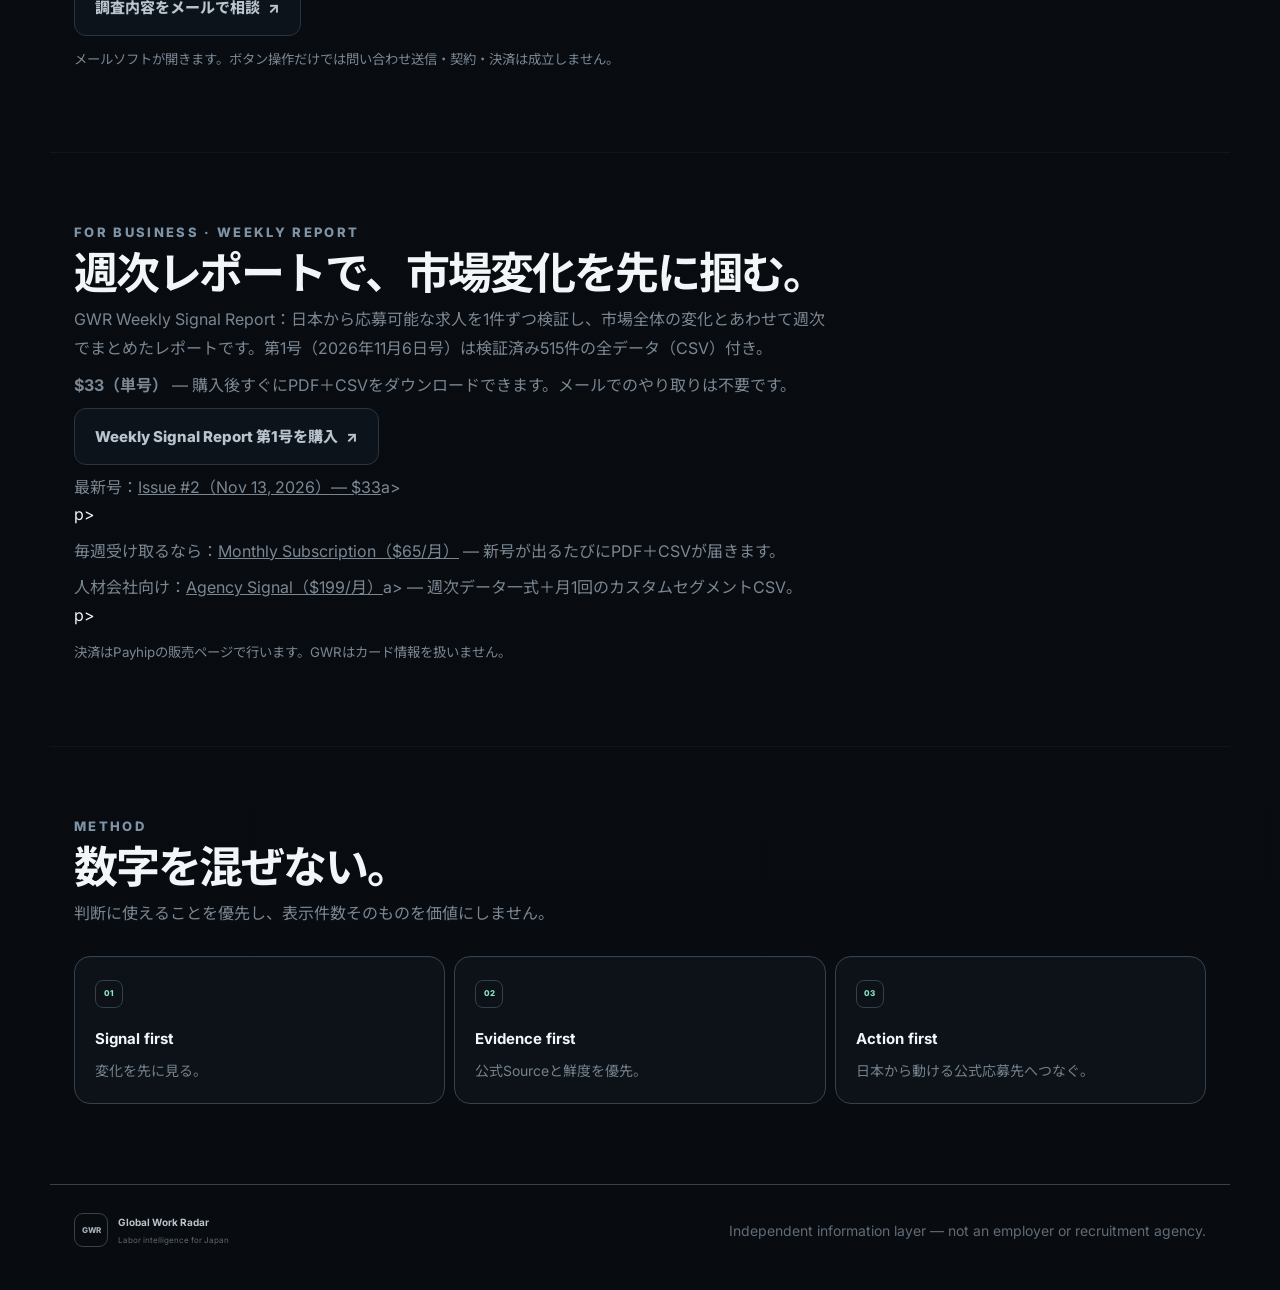
==== commit 6a3f63cd: "Add Agency tier link to Weekly Report section" ====
--- a/index.html
+++ b/index.html
@@ -185,6 +185,7 @@
     <p><a class="header-cta" href="https://payhip.com/b/JRn1z" target="_blank" rel="noopener">Weekly Signal Report 第1号を購入 <span aria-hidden="true">↗</span></a></p>
     <p>最新号：<a href="https://payhip.com/b/IevV3" target="_blank" rel="noopener">Issue #2（Nov 13, 2026）— $33</a>a></p>p>
         <p>毎週受け取るなら：<a href="https://payhip.com/b/4ZOVB" target="_blank" rel="noopener">Monthly Subscription（$65/月）</a> — 新号が出るたびにPDF＋CSVが届きます。</p>
+        <p>人材会社向け：<a href="https://payhip.com/b/6YHKy" target="_blank" rel="noopener">Agency Signal（$199/月）</a>a> — 週次データ一式＋月1回のカスタムセグメントCSV。</p>p>
     <p><small>決済はPayhipの販売ページで行います。GWRはカード情報を扱いません。</small></p>
   </div>
 </section>
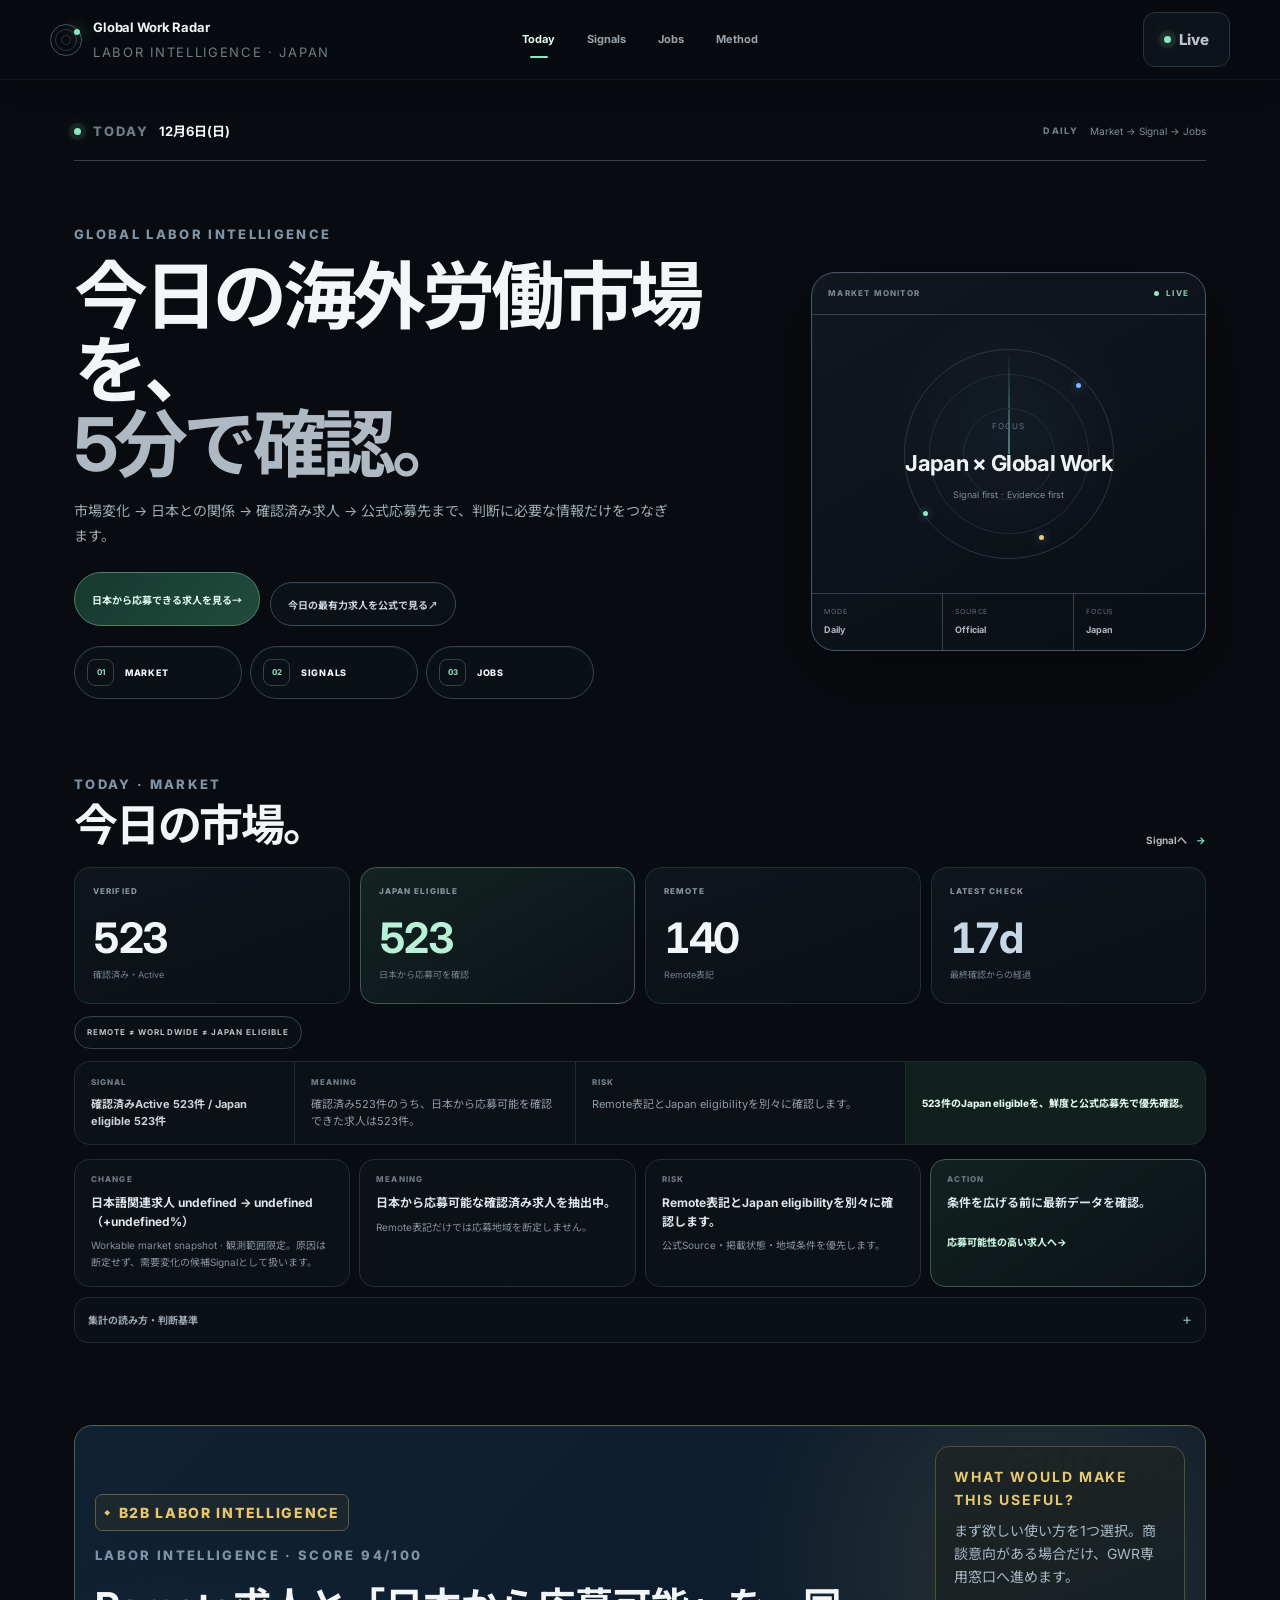
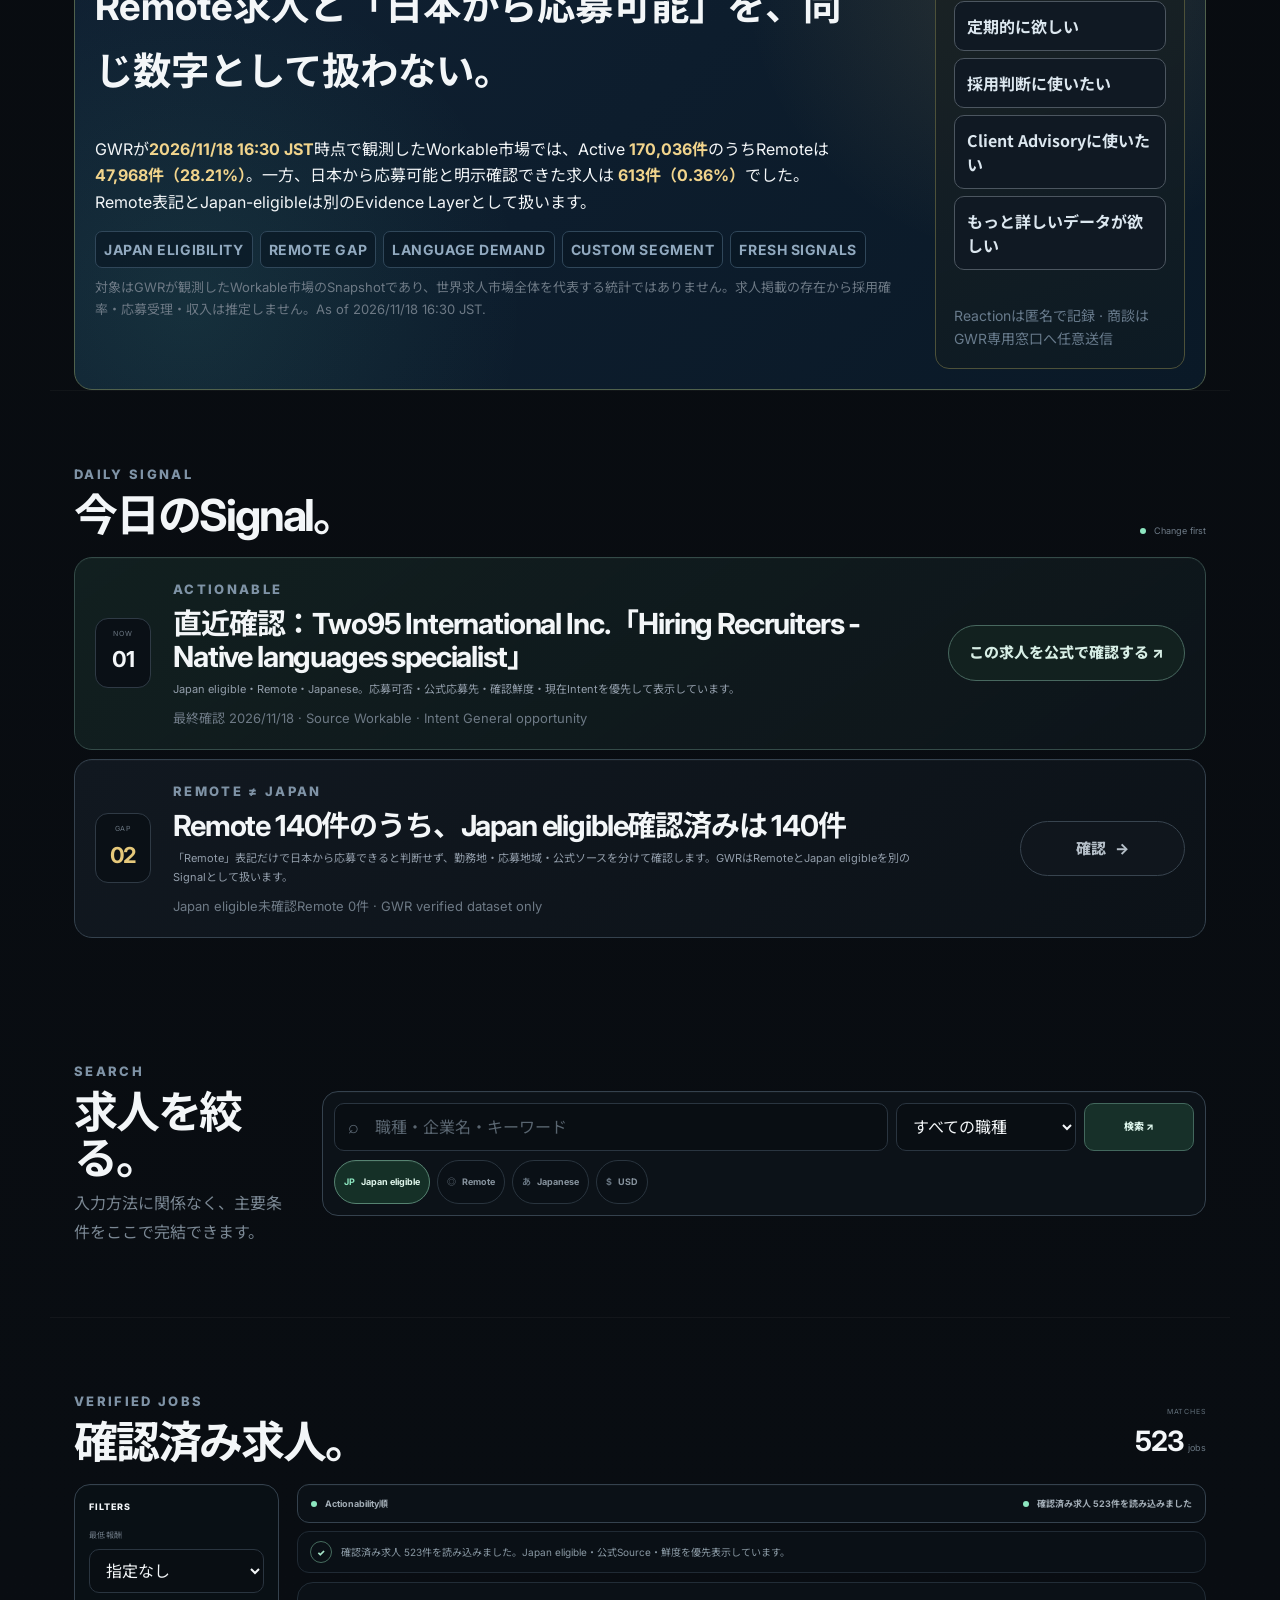
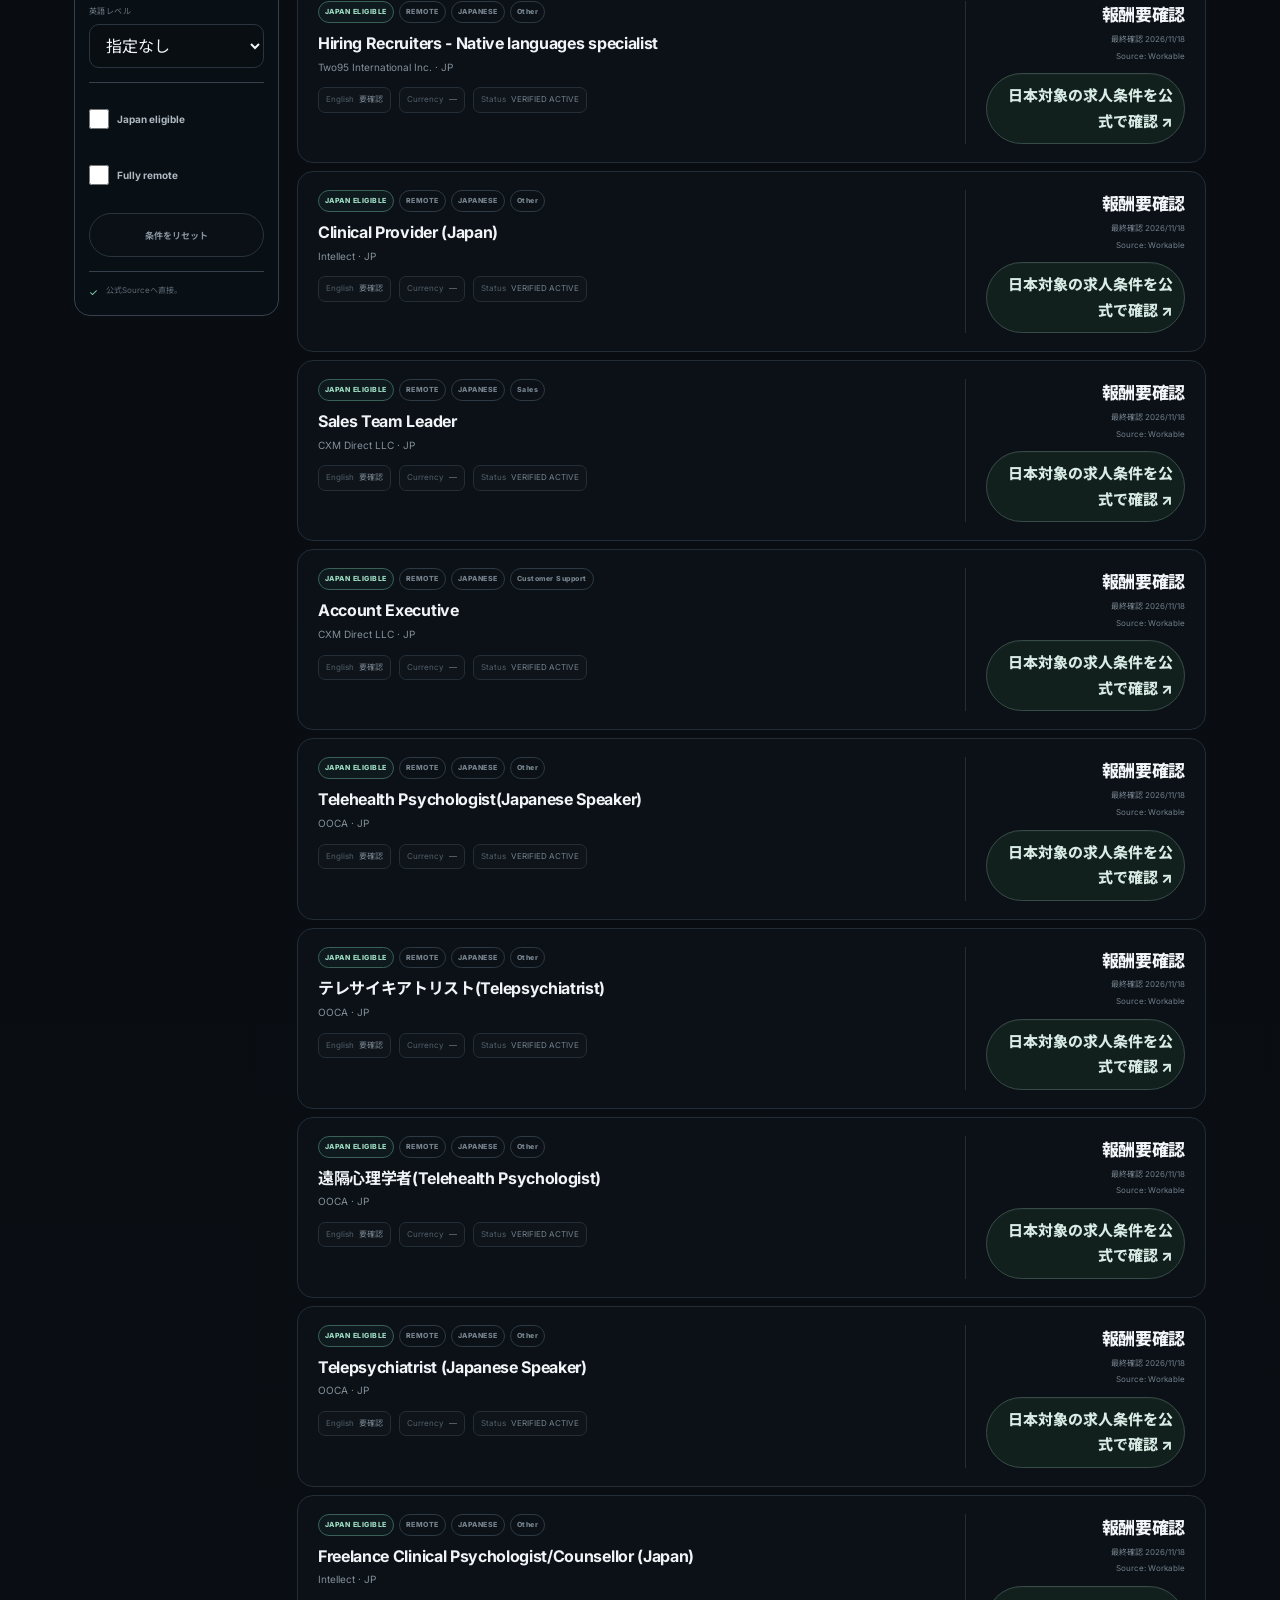
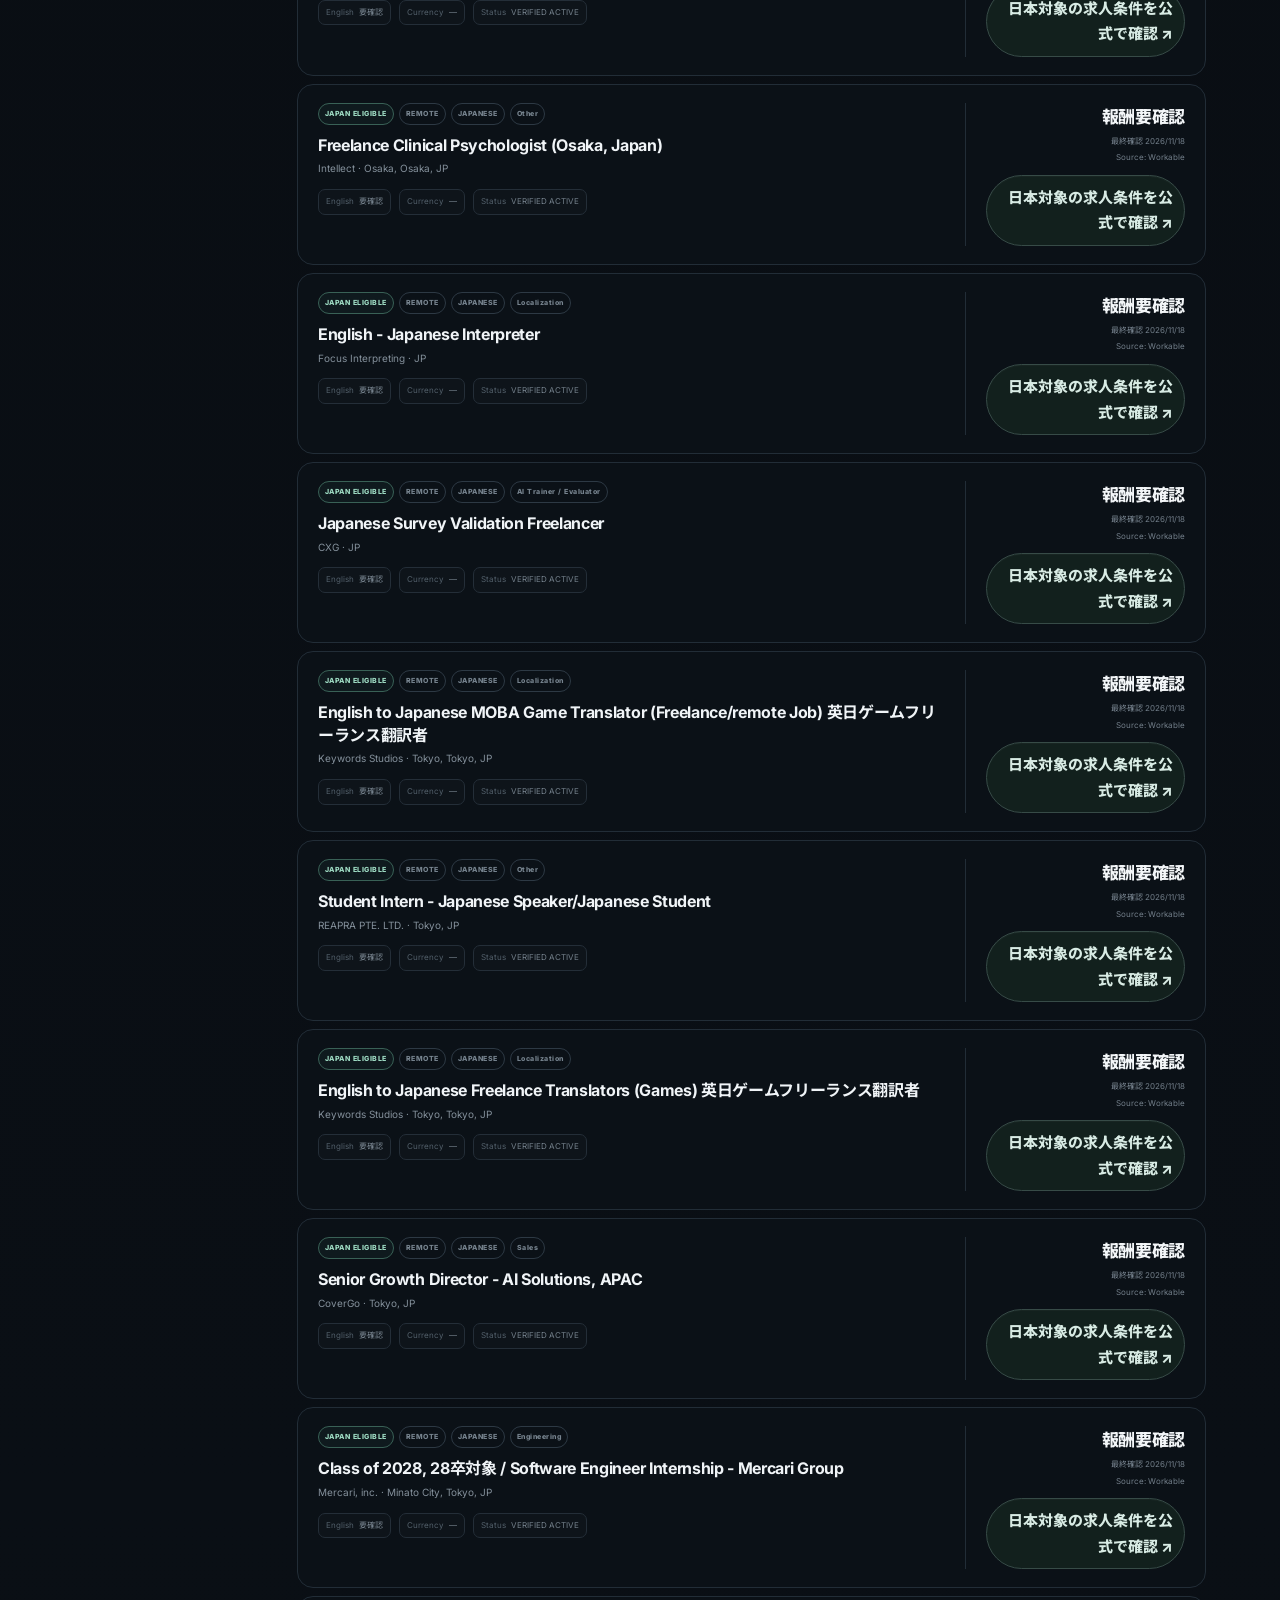
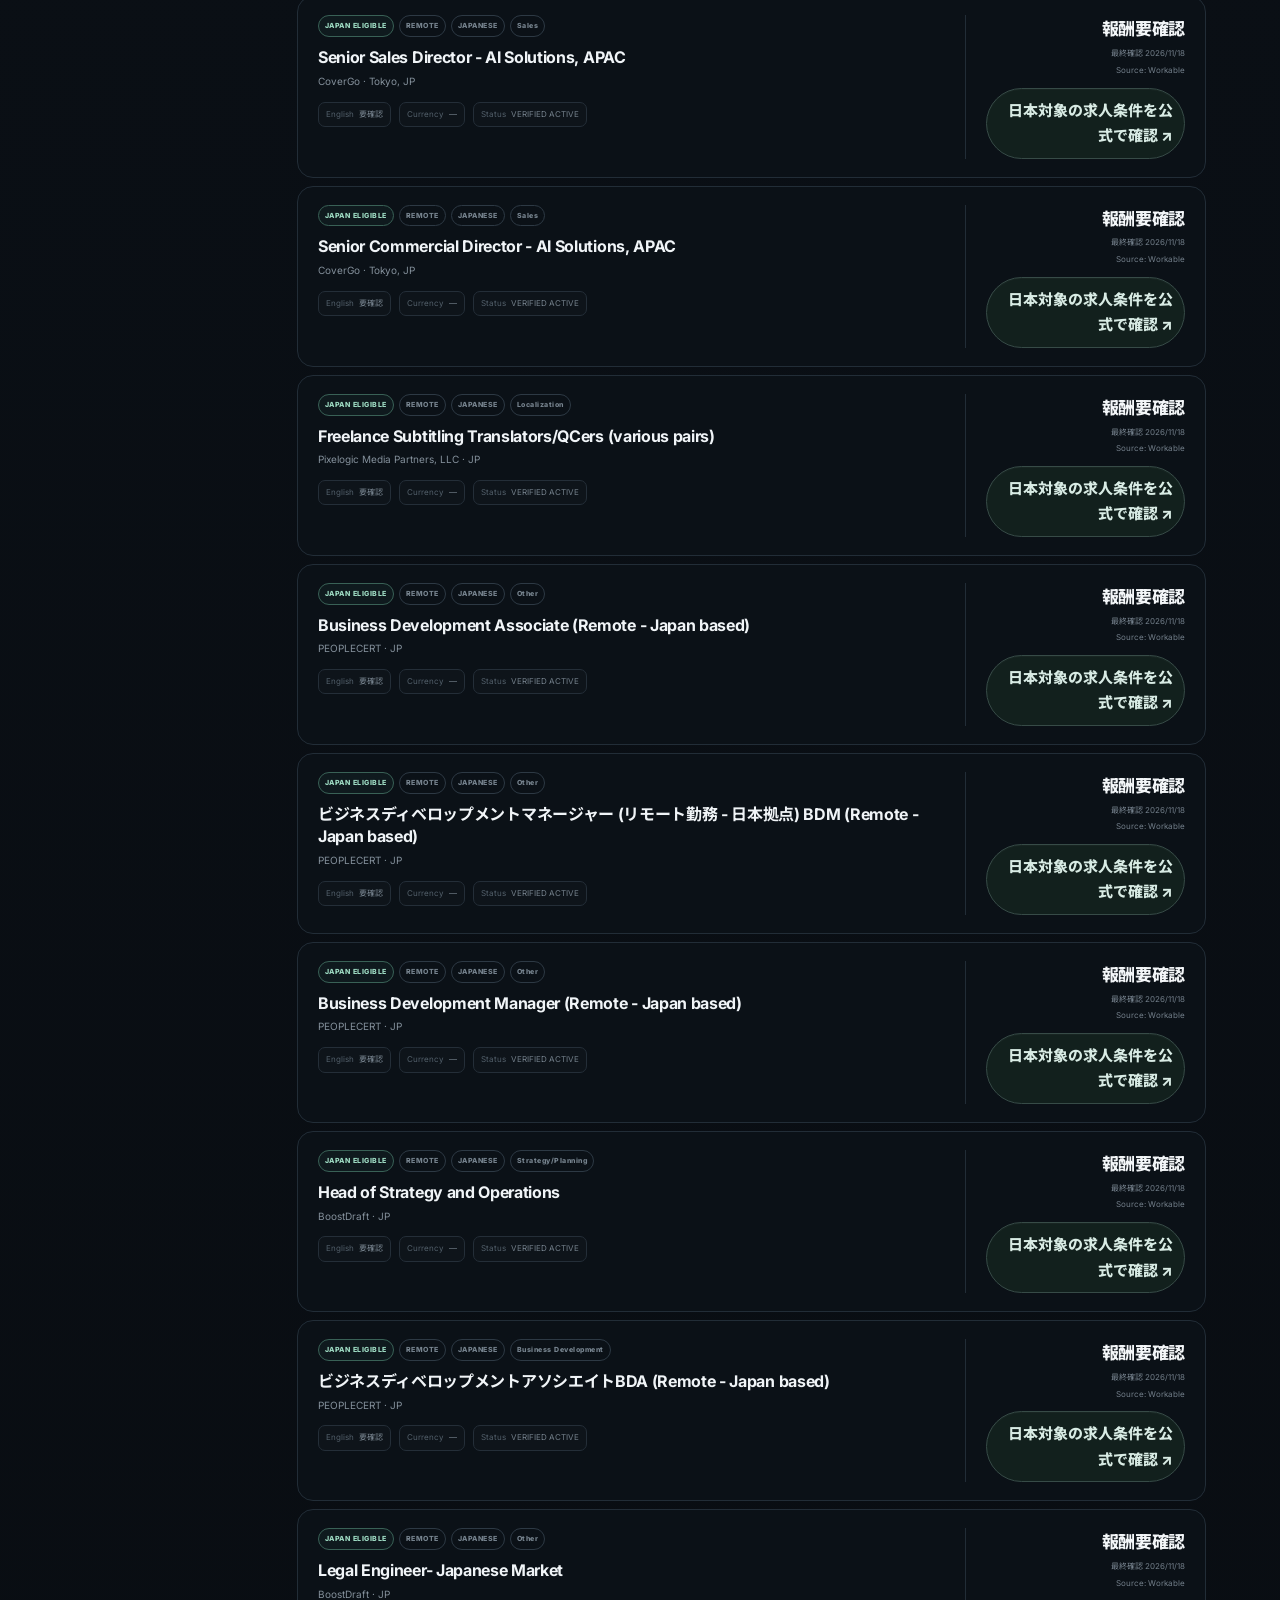
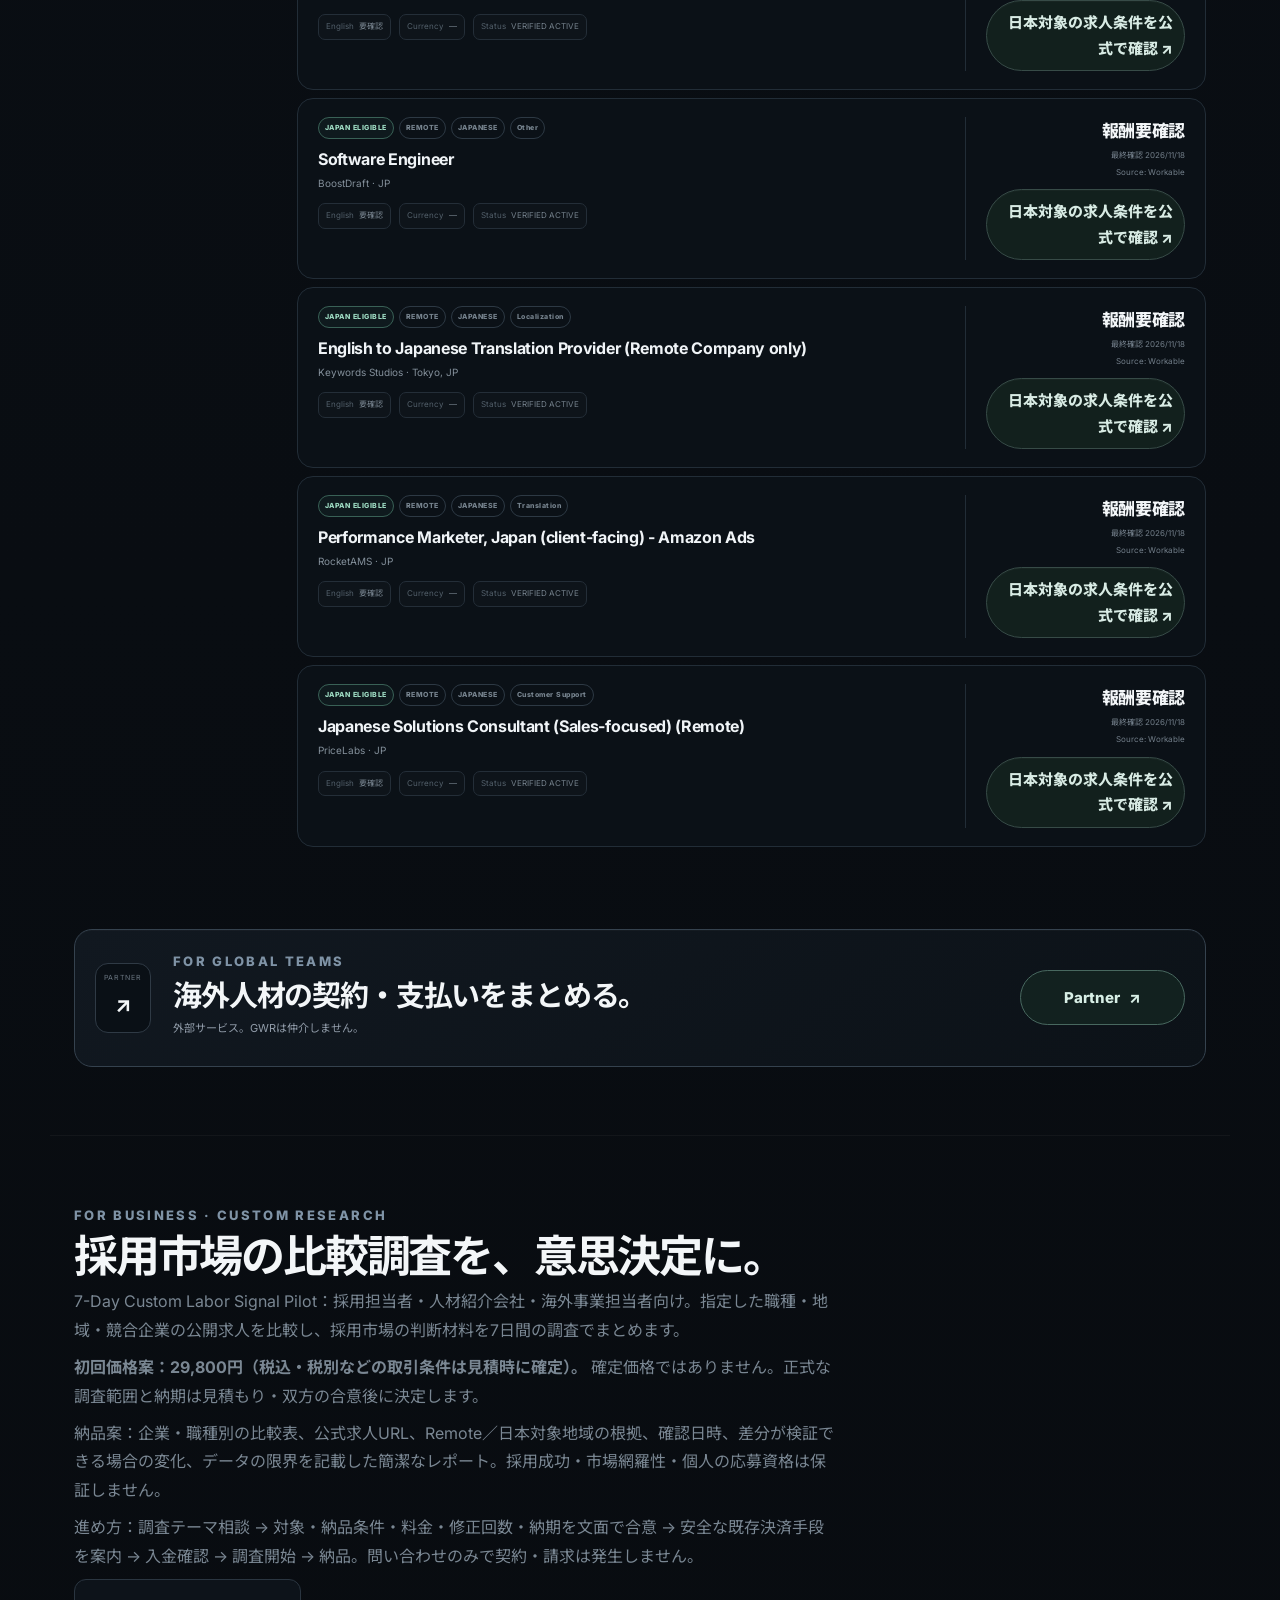
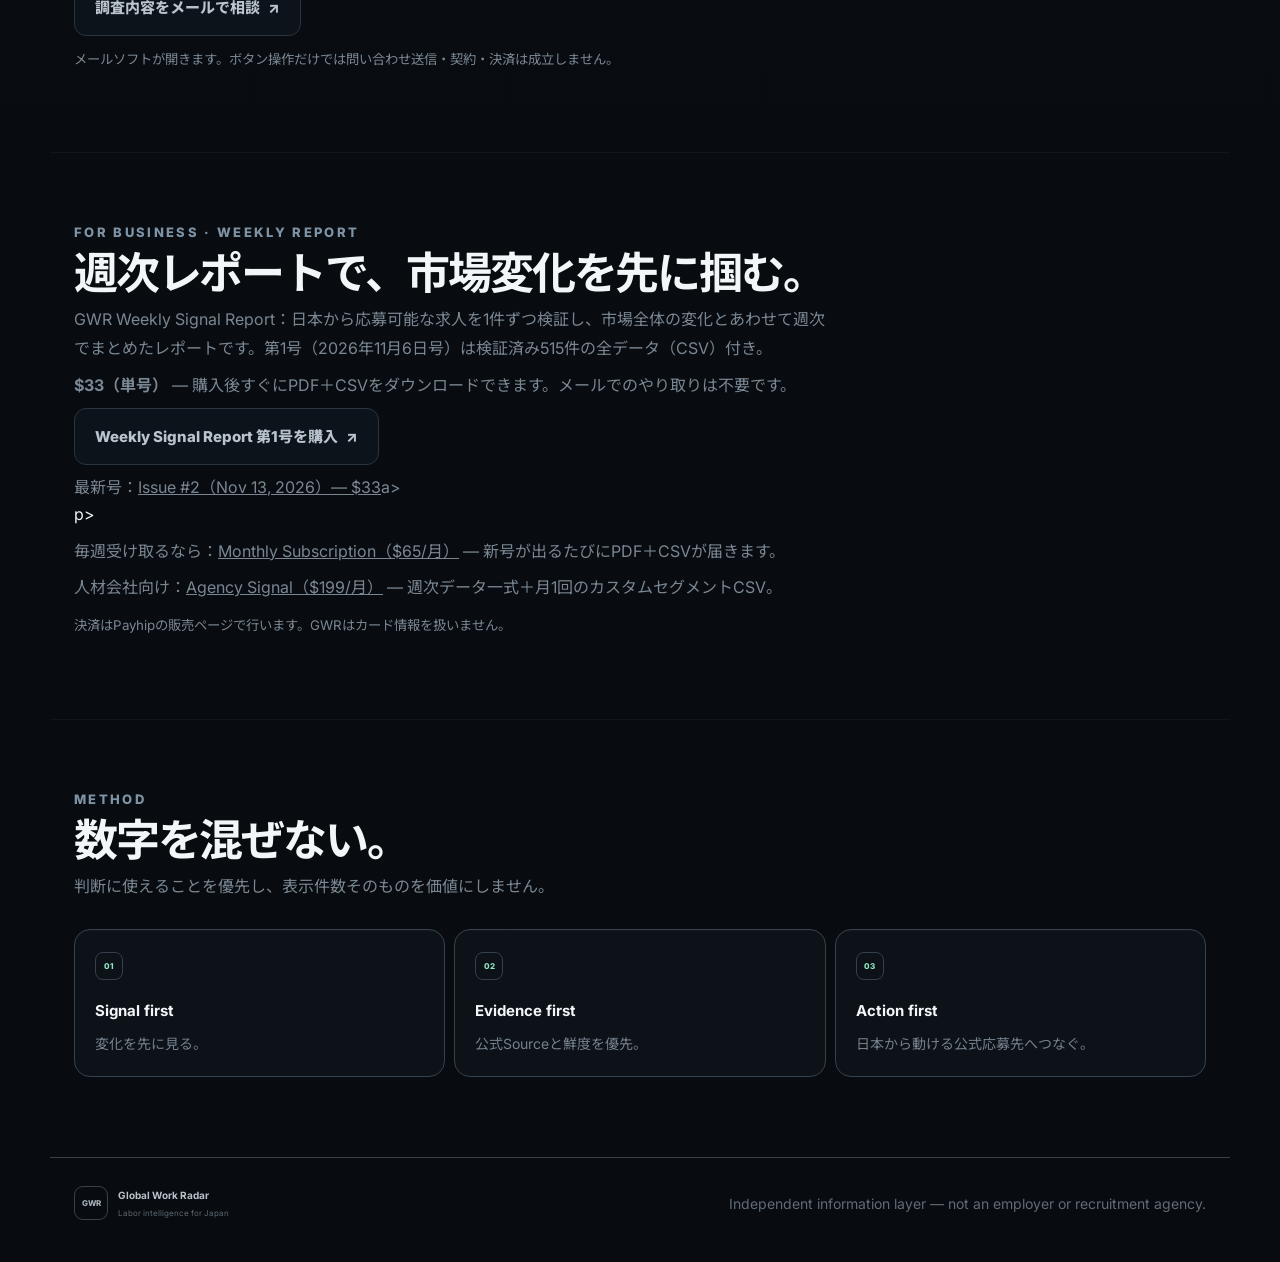
==== commit 2be32daf: "Fix Agency tier link closing tags" ====
--- a/index.html
+++ b/index.html
@@ -185,7 +185,7 @@
     <p><a class="header-cta" href="https://payhip.com/b/JRn1z" target="_blank" rel="noopener">Weekly Signal Report 第1号を購入 <span aria-hidden="true">↗</span></a></p>
     <p>最新号：<a href="https://payhip.com/b/IevV3" target="_blank" rel="noopener">Issue #2（Nov 13, 2026）— $33</a>a></p>p>
         <p>毎週受け取るなら：<a href="https://payhip.com/b/4ZOVB" target="_blank" rel="noopener">Monthly Subscription（$65/月）</a> — 新号が出るたびにPDF＋CSVが届きます。</p>
-        <p>人材会社向け：<a href="https://payhip.com/b/6YHKy" target="_blank" rel="noopener">Agency Signal（$199/月）</a>a> — 週次データ一式＋月1回のカスタムセグメントCSV。</p>p>
+        <p>人材会社向け：<a href="https://payhip.com/b/6YHKy" target="_blank" rel="noopener">Agency Signal（$199/月）</a> — 週次データ一式＋月1回のカスタムセグメントCSV。</p>
     <p><small>決済はPayhipの販売ページで行います。GWRはカード情報を扱いません。</small></p>
   </div>
 </section>
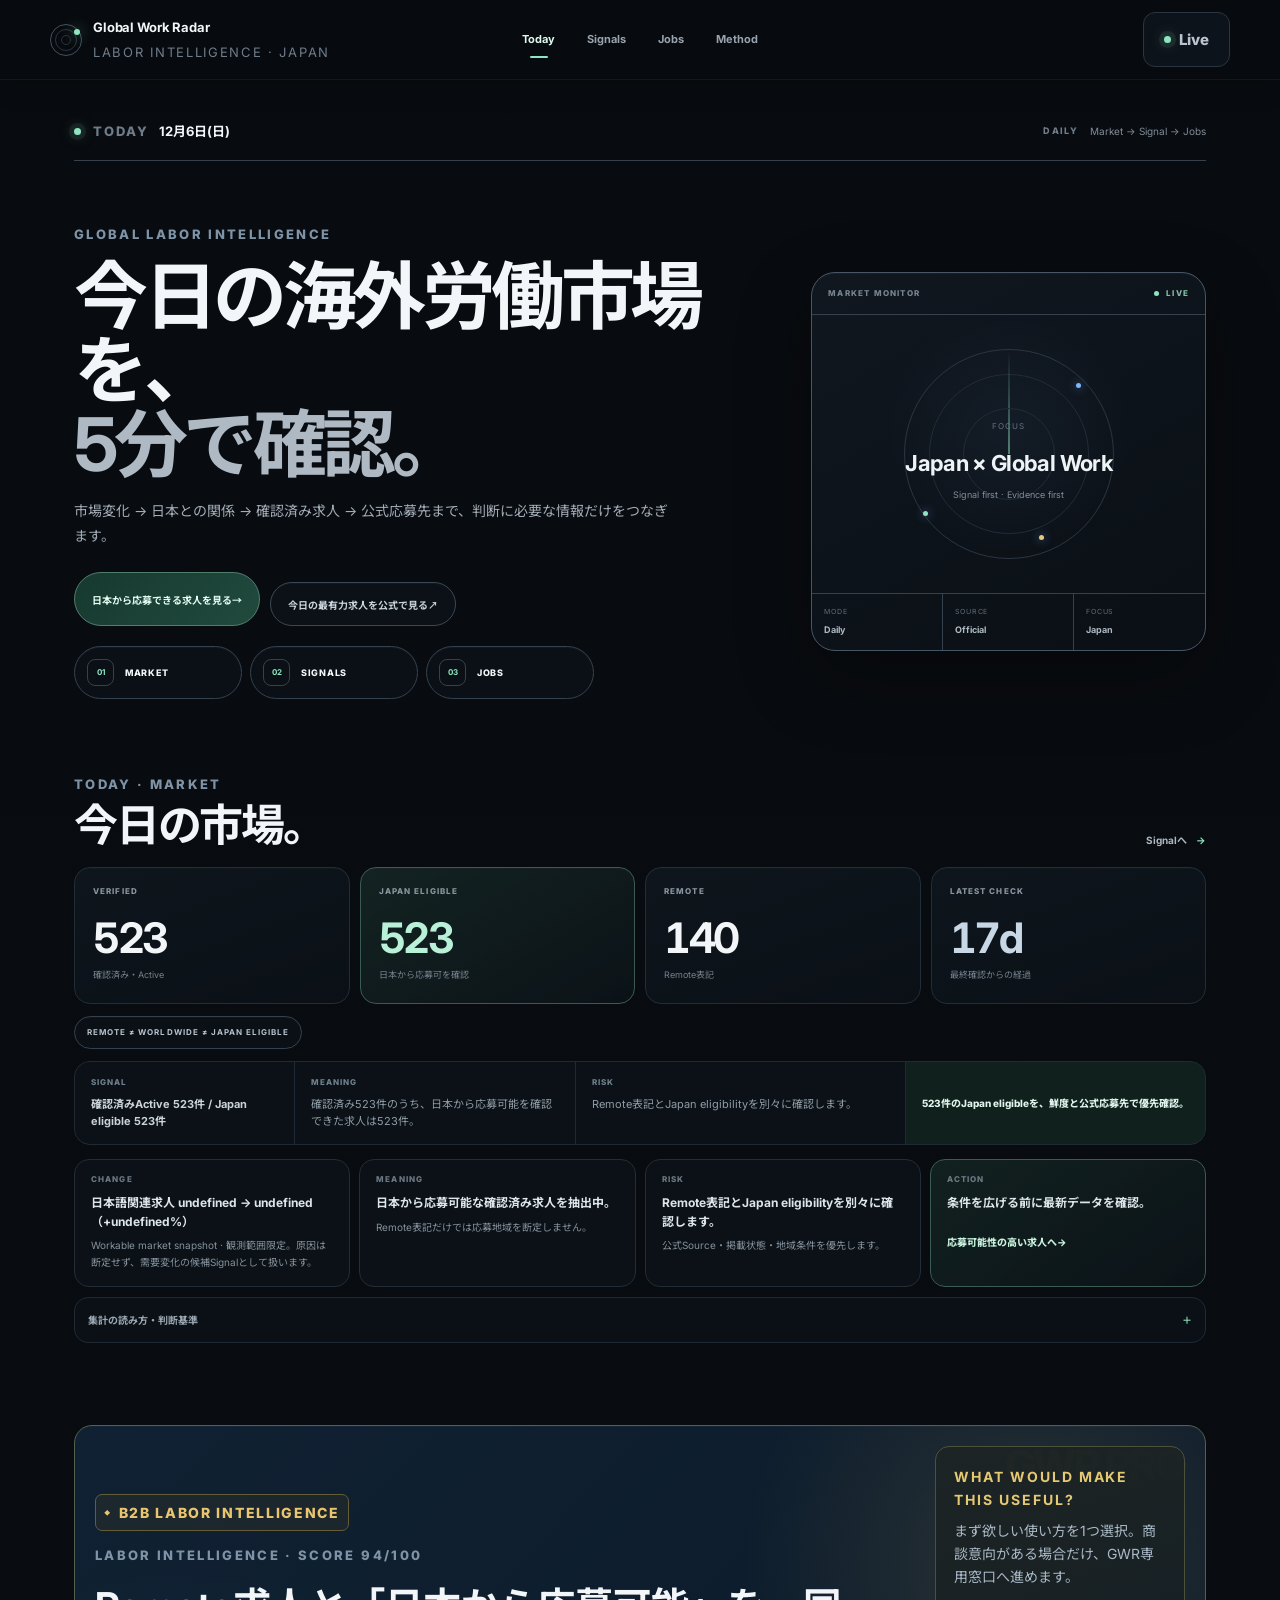
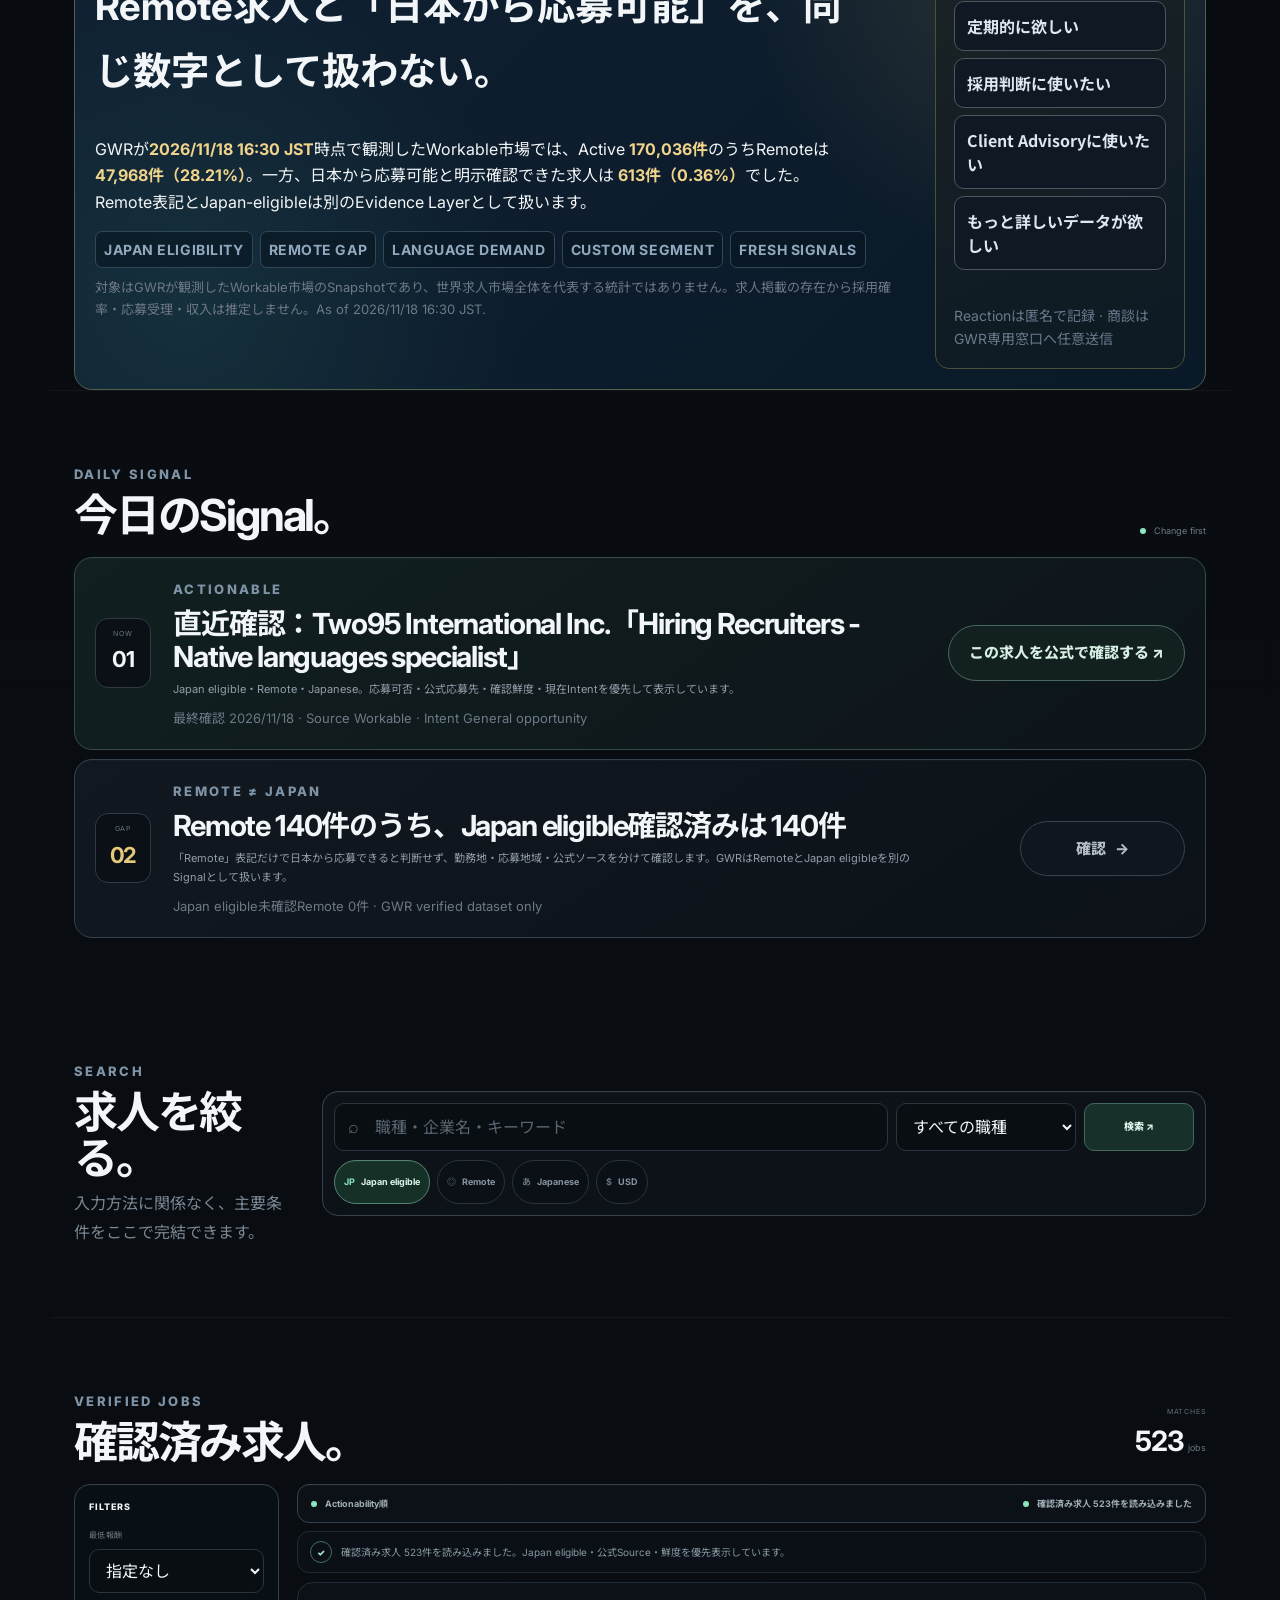
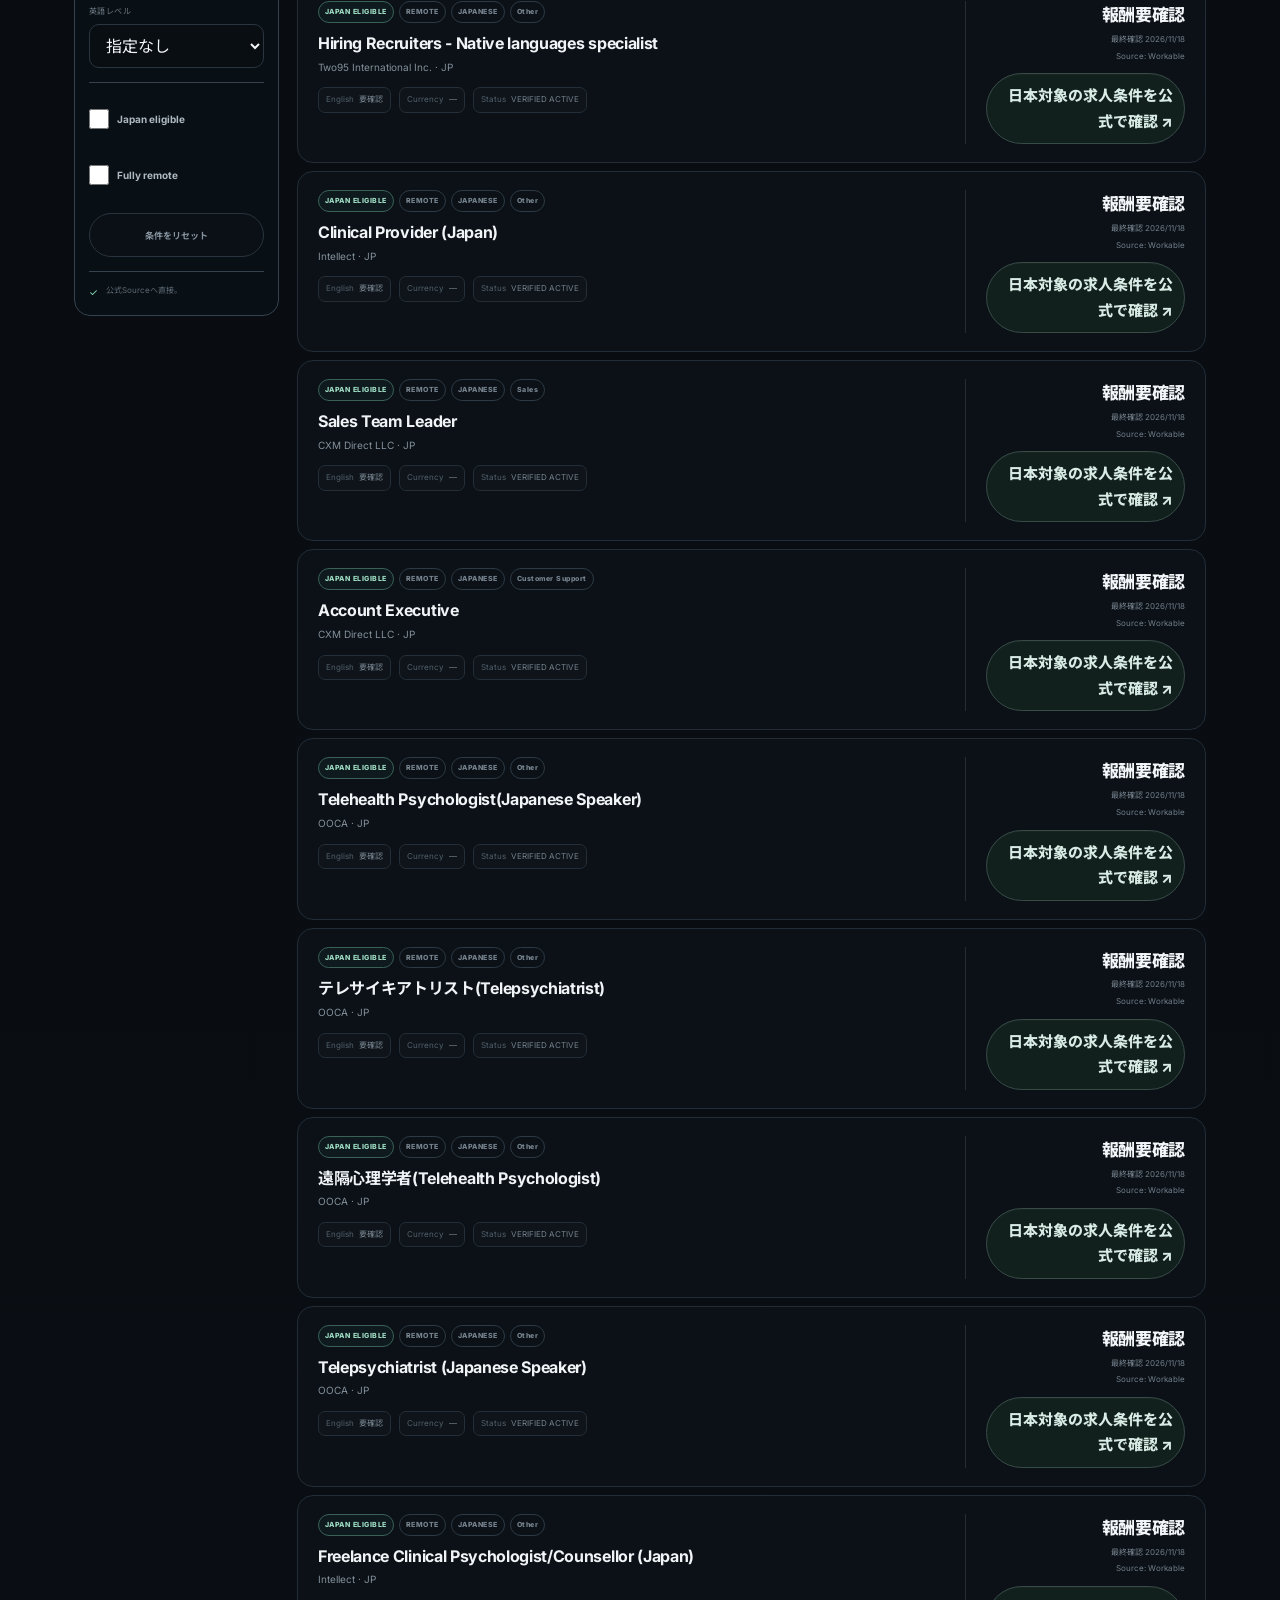
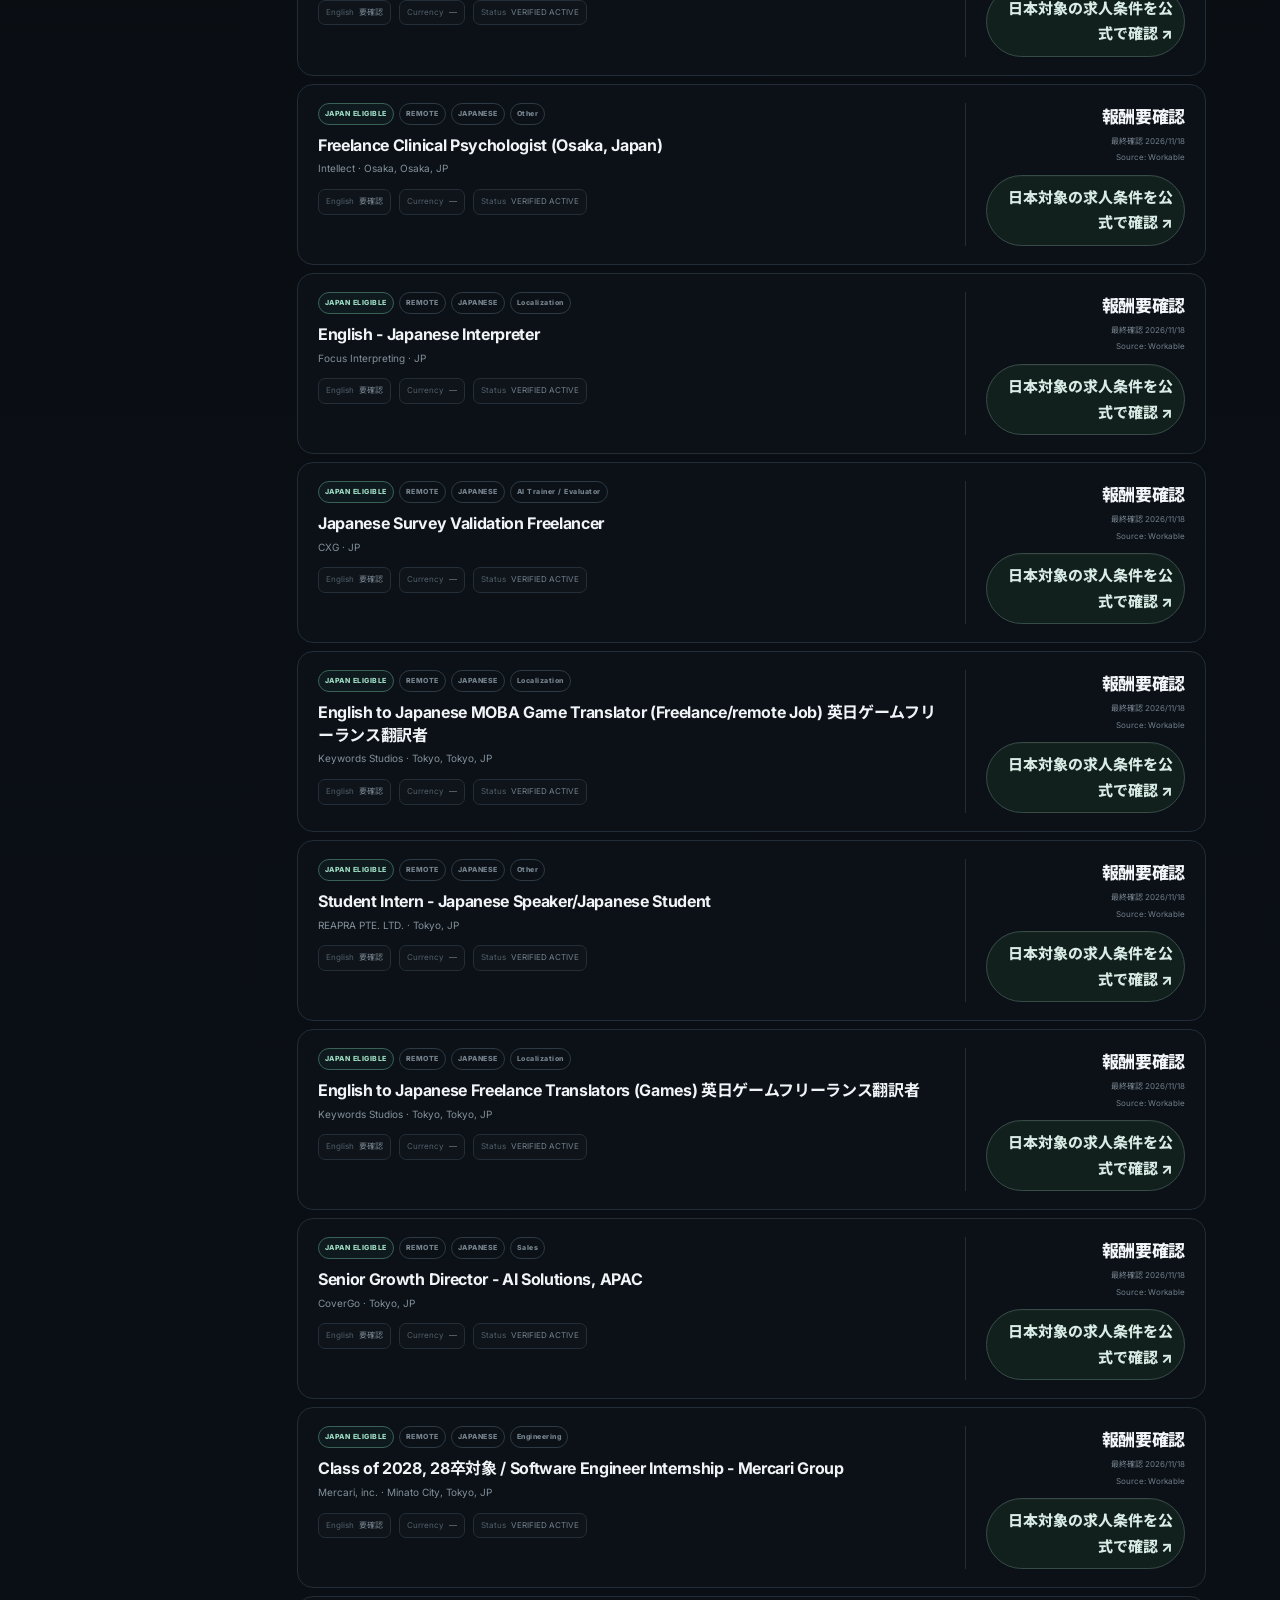
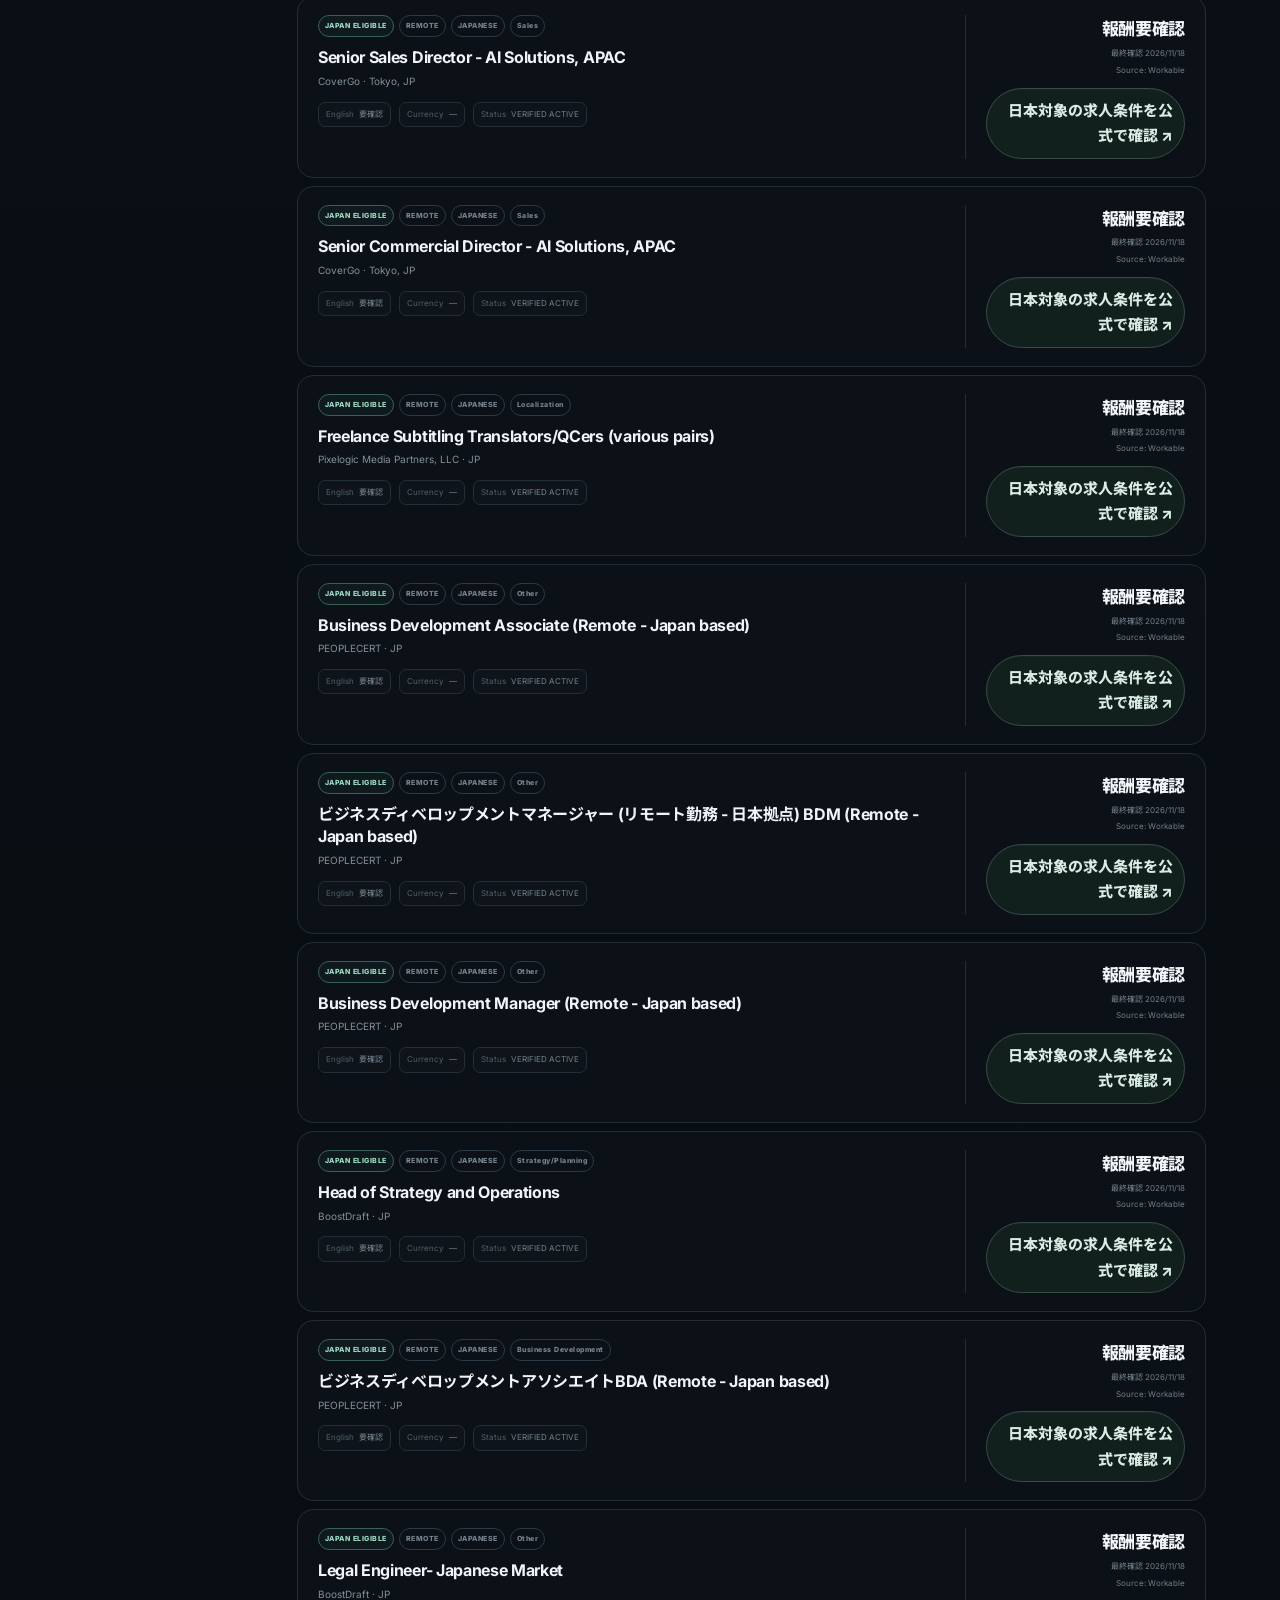
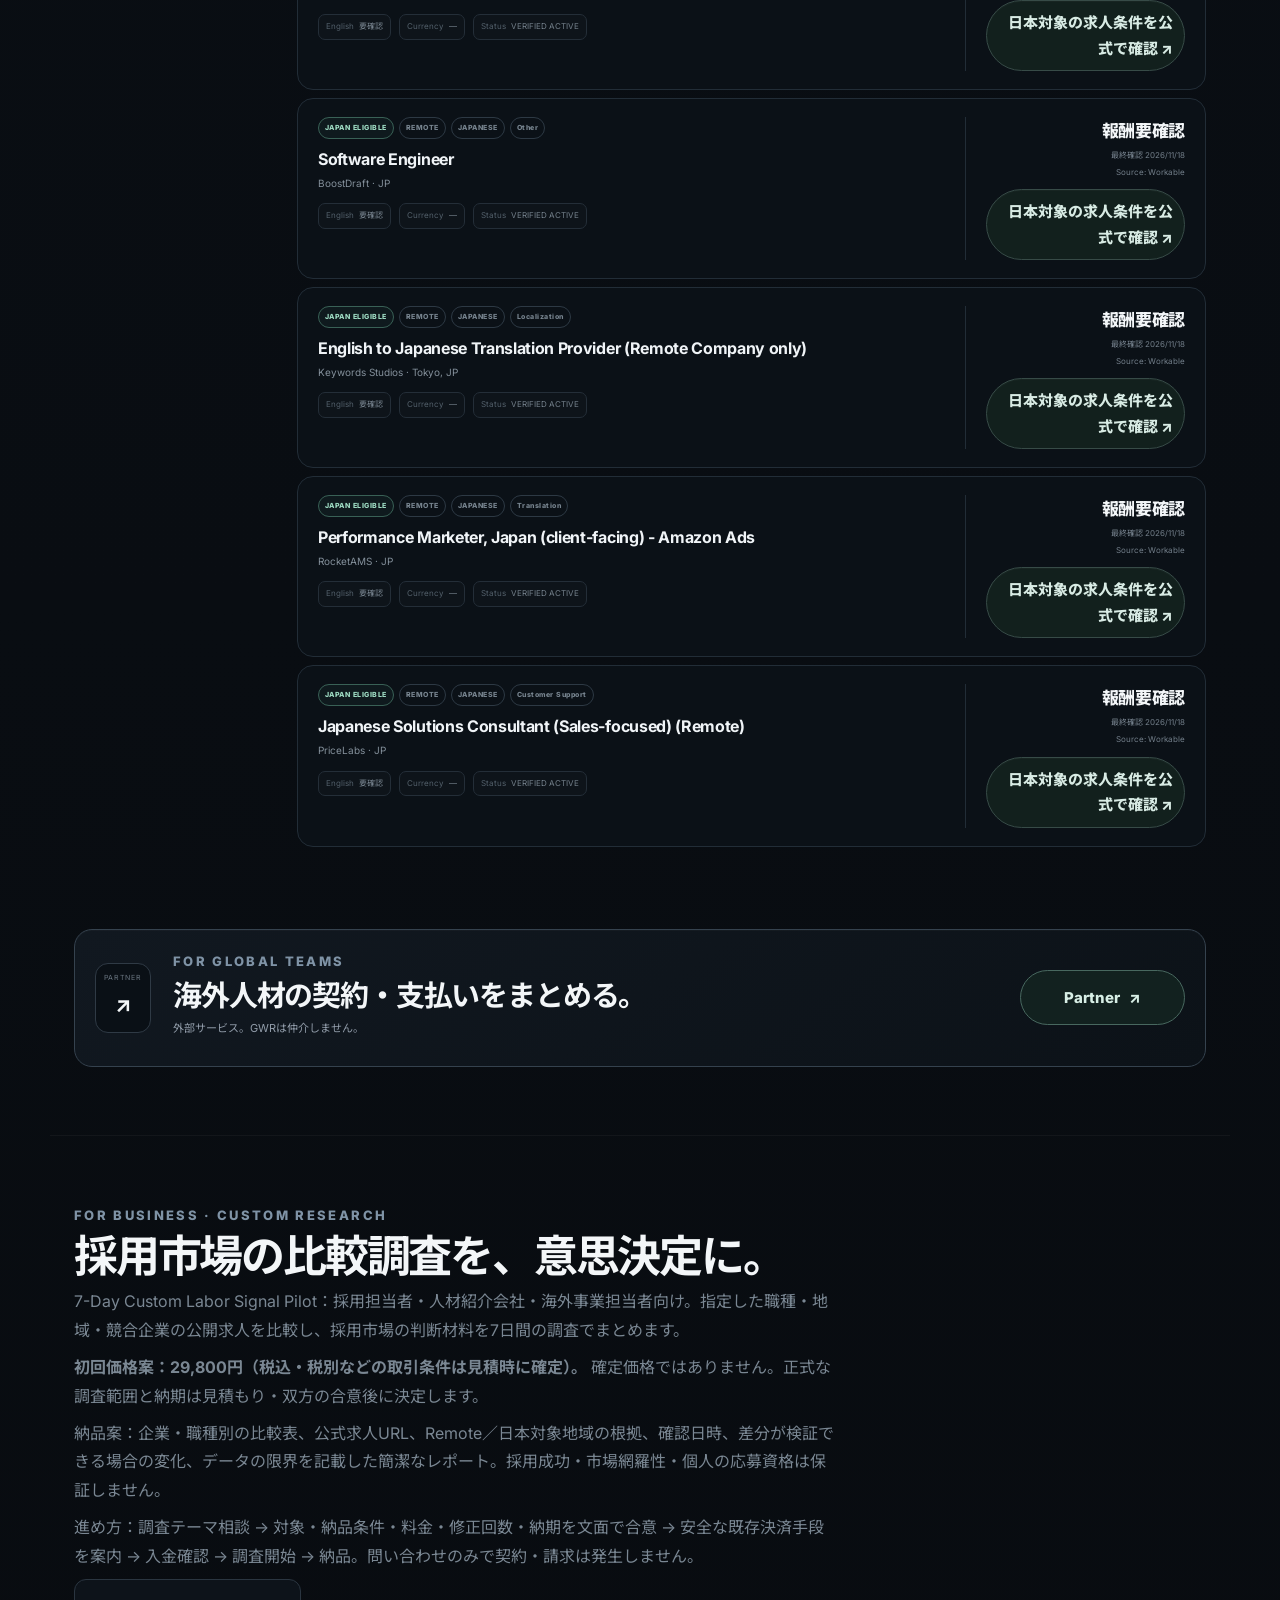
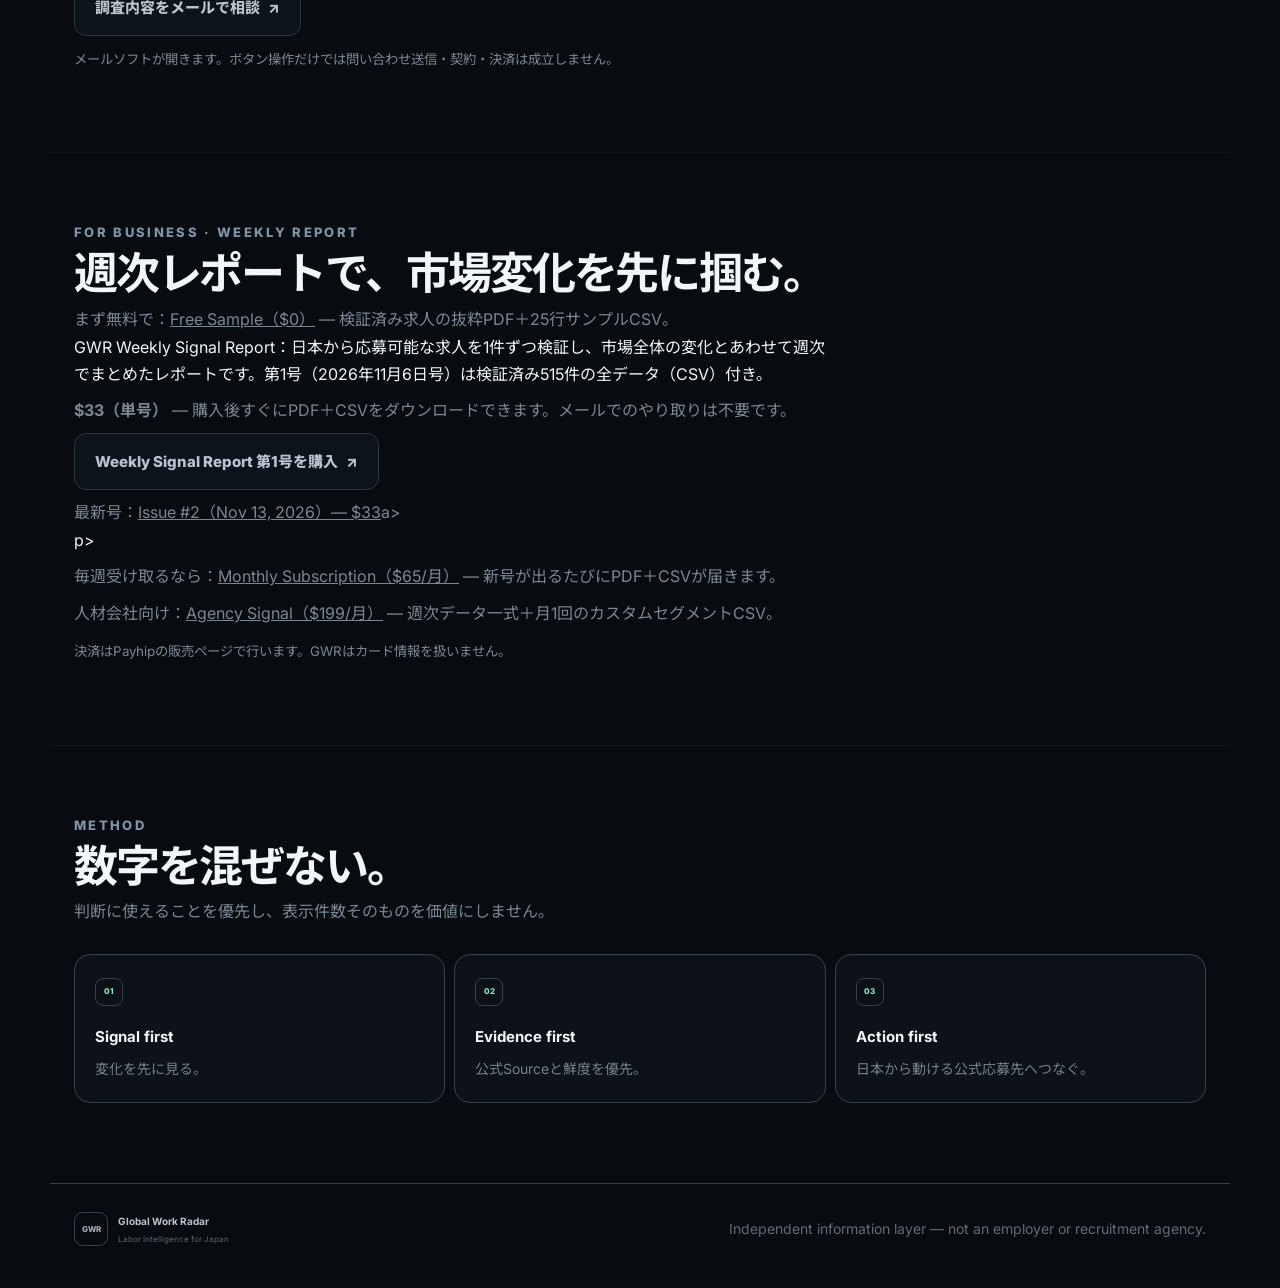
==== commit b505d992: "Add free sample link to Weekly Report section" ====
--- a/index.html
+++ b/index.html
@@ -180,7 +180,8 @@
   <div class="principles-intro">
     <span class="kicker">FOR BUSINESS · WEEKLY REPORT</span>
     <h2 id="weeklyReportTitle">週次レポートで、市場変化を先に掴む。</h2>
-    <p>GWR Weekly Signal Report：日本から応募可能な求人を1件ずつ検証し、市場全体の変化とあわせて週次でまとめたレポートです。第1号（2026年11月6日号）は検証済み515件の全データ（CSV）付き。</p>
+    <p>まず無料で：<a href="https://payhip.com/b/rERVK" target="_blank" rel="noopener">Free Sample（$0）</a> — 検証済み求人の抜粋PDF＋25行サンプルCSV。</p
+      <p>GWR Weekly Signal Report：日本から応募可能な求人を1件ずつ検証し、市場全体の変化とあわせて週次でまとめたレポートです。第1号（2026年11月6日号）は検証済み515件の全データ（CSV）付き。</p>
     <p><strong>$33（単号）</strong> — 購入後すぐにPDF＋CSVをダウンロードできます。メールでのやり取りは不要です。</p>
     <p><a class="header-cta" href="https://payhip.com/b/JRn1z" target="_blank" rel="noopener">Weekly Signal Report 第1号を購入 <span aria-hidden="true">↗</span></a></p>
     <p>最新号：<a href="https://payhip.com/b/IevV3" target="_blank" rel="noopener">Issue #2（Nov 13, 2026）— $33</a>a></p>p>
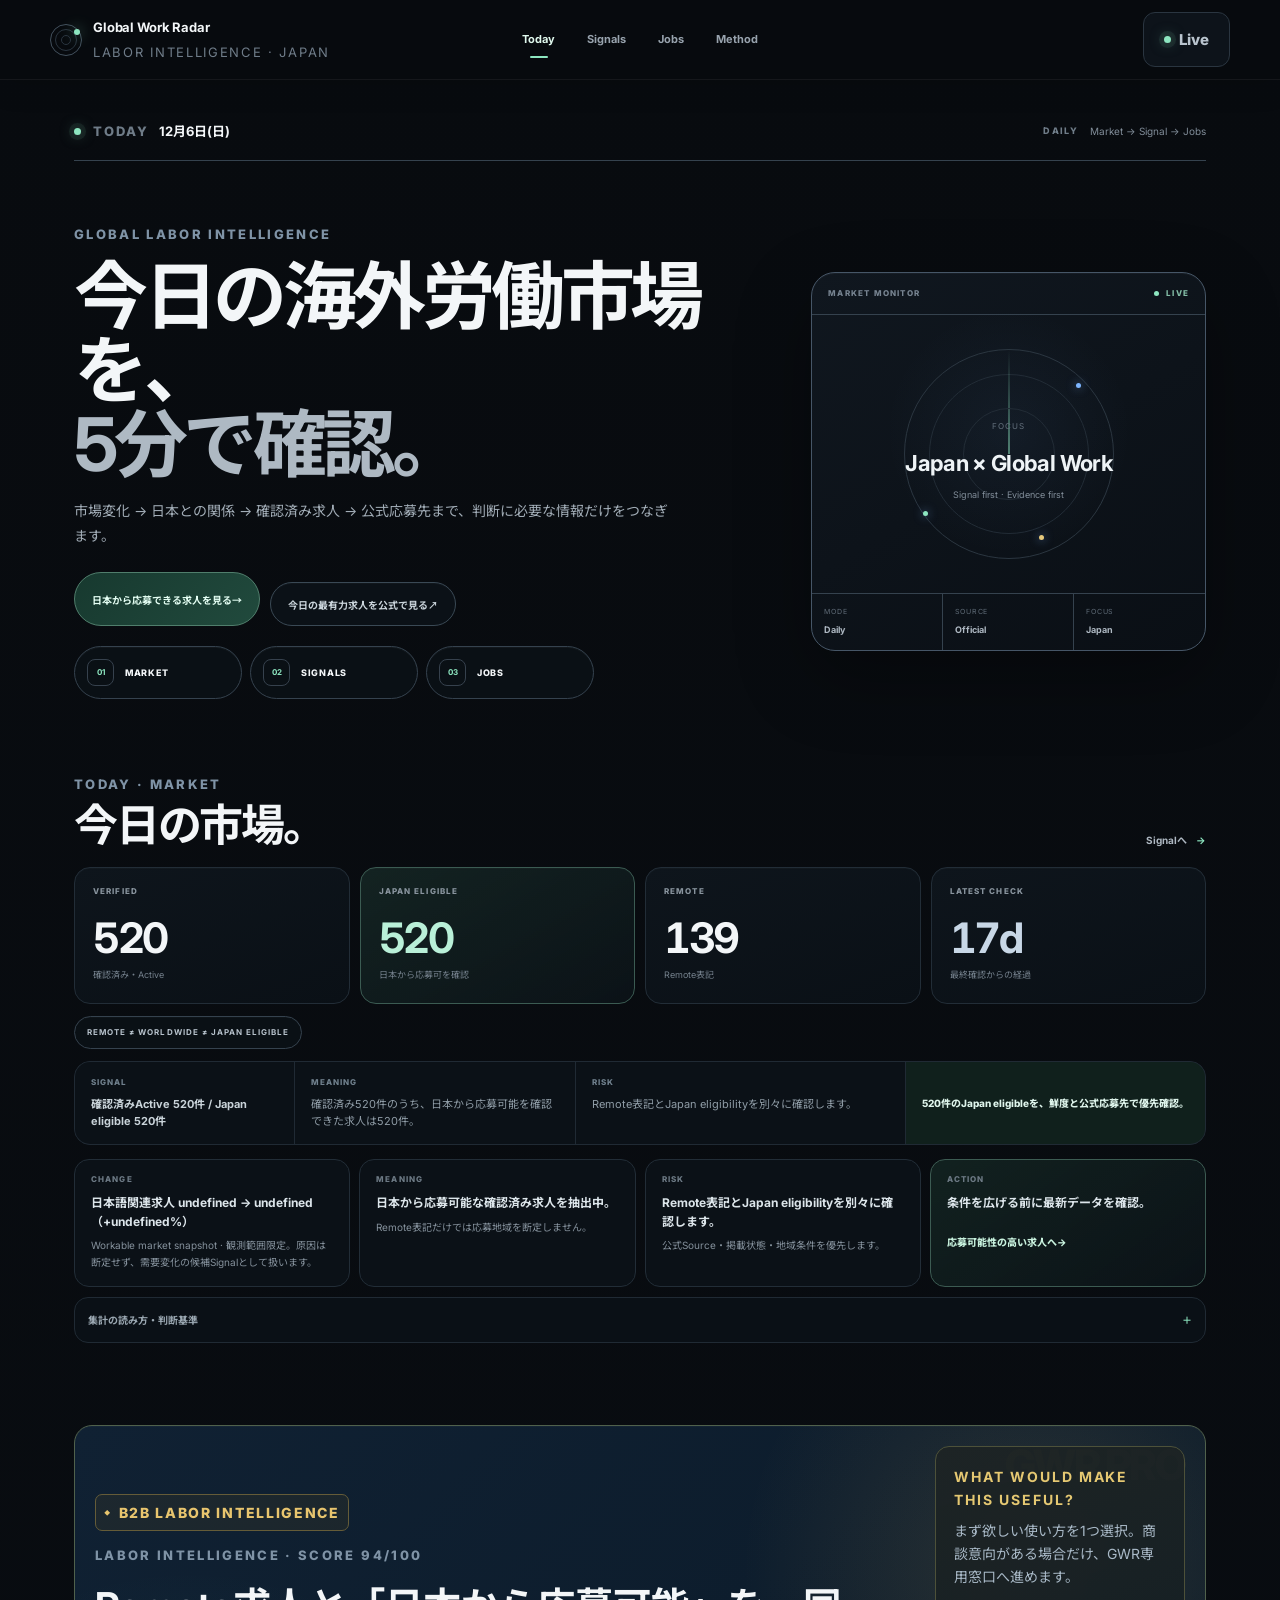
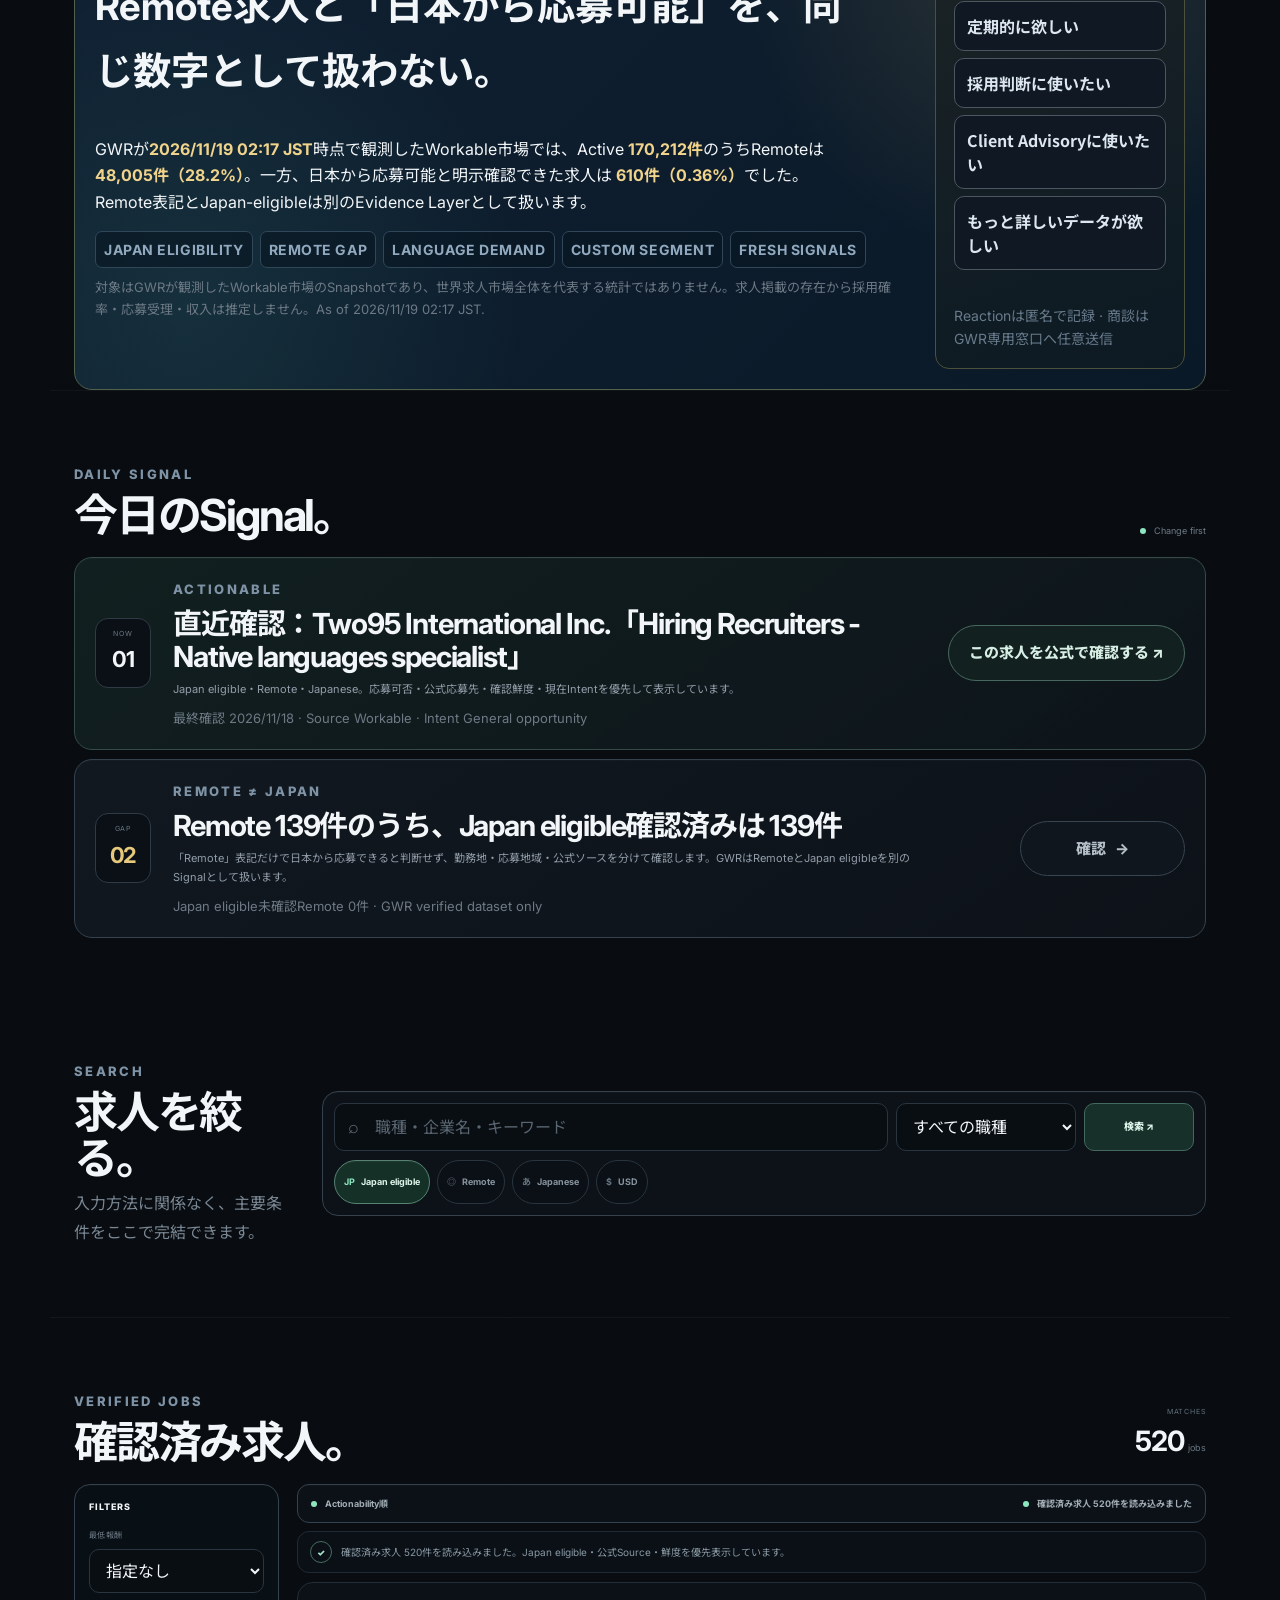
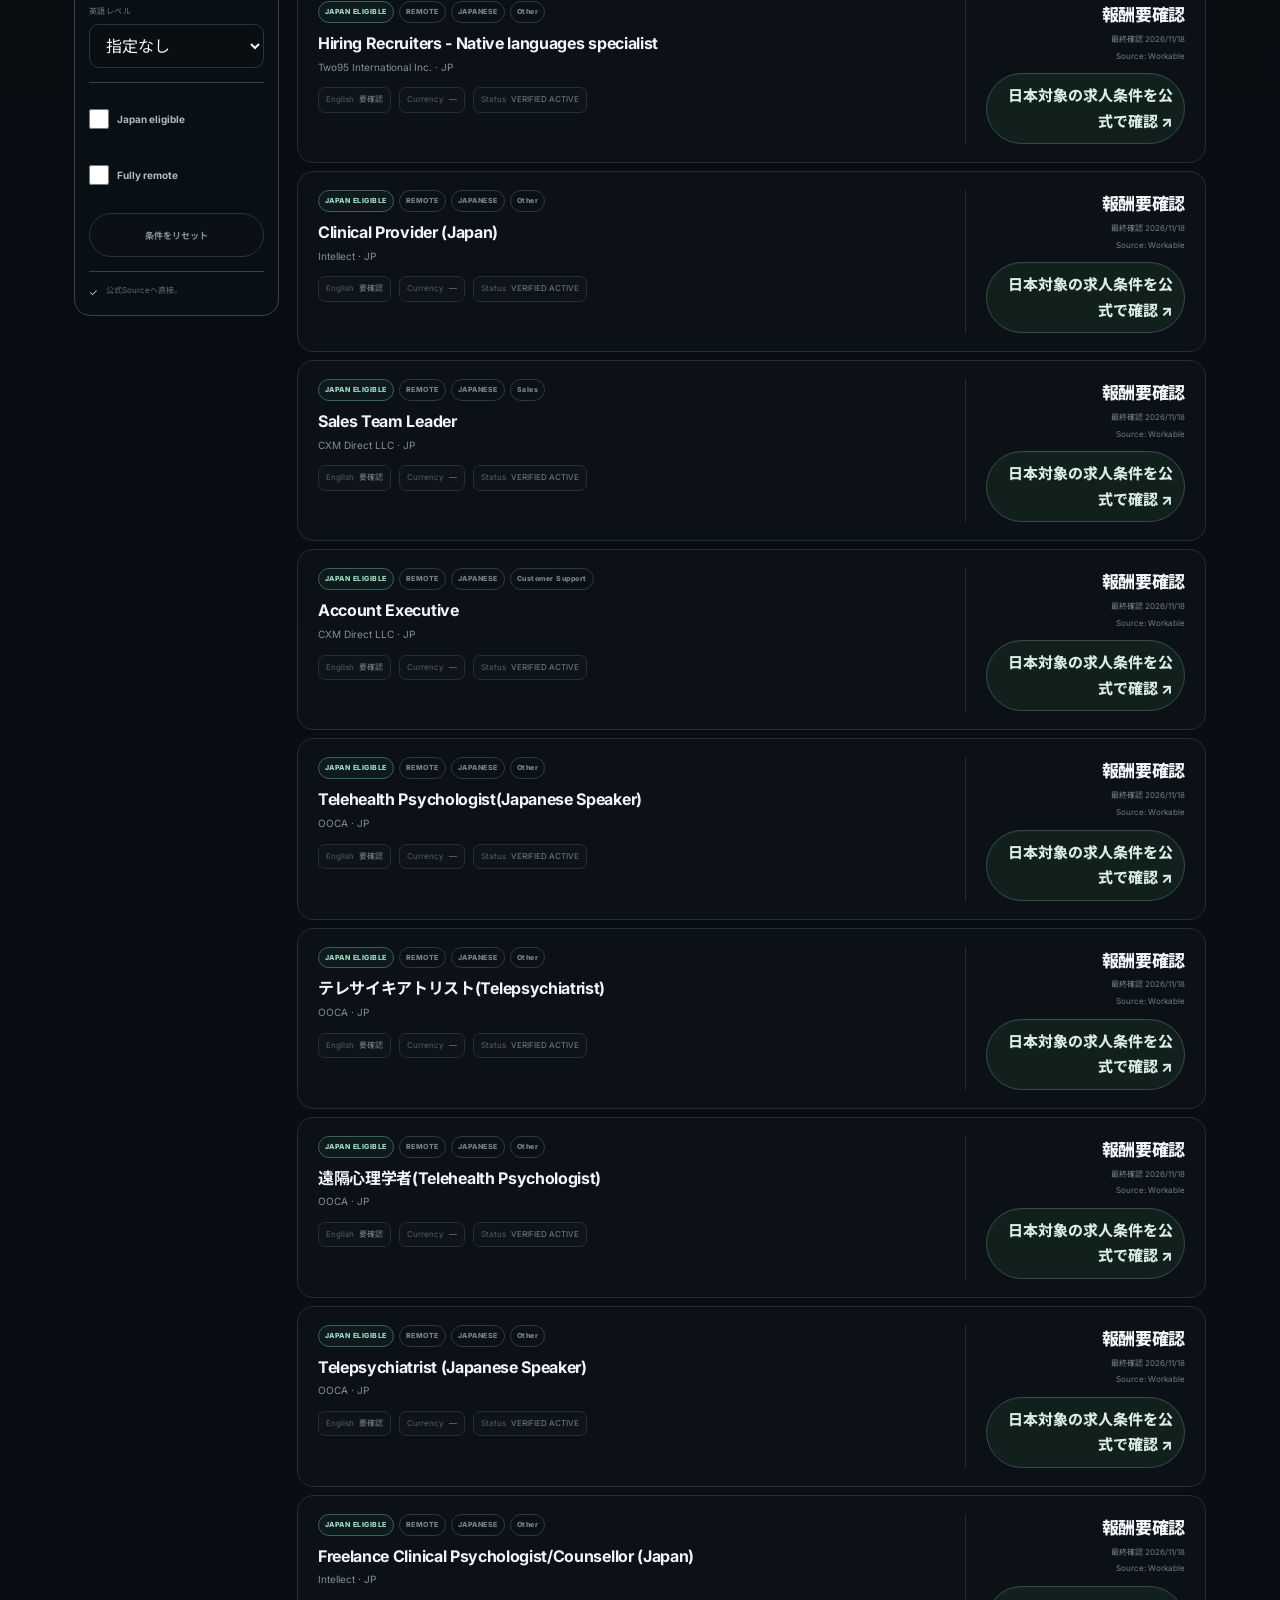
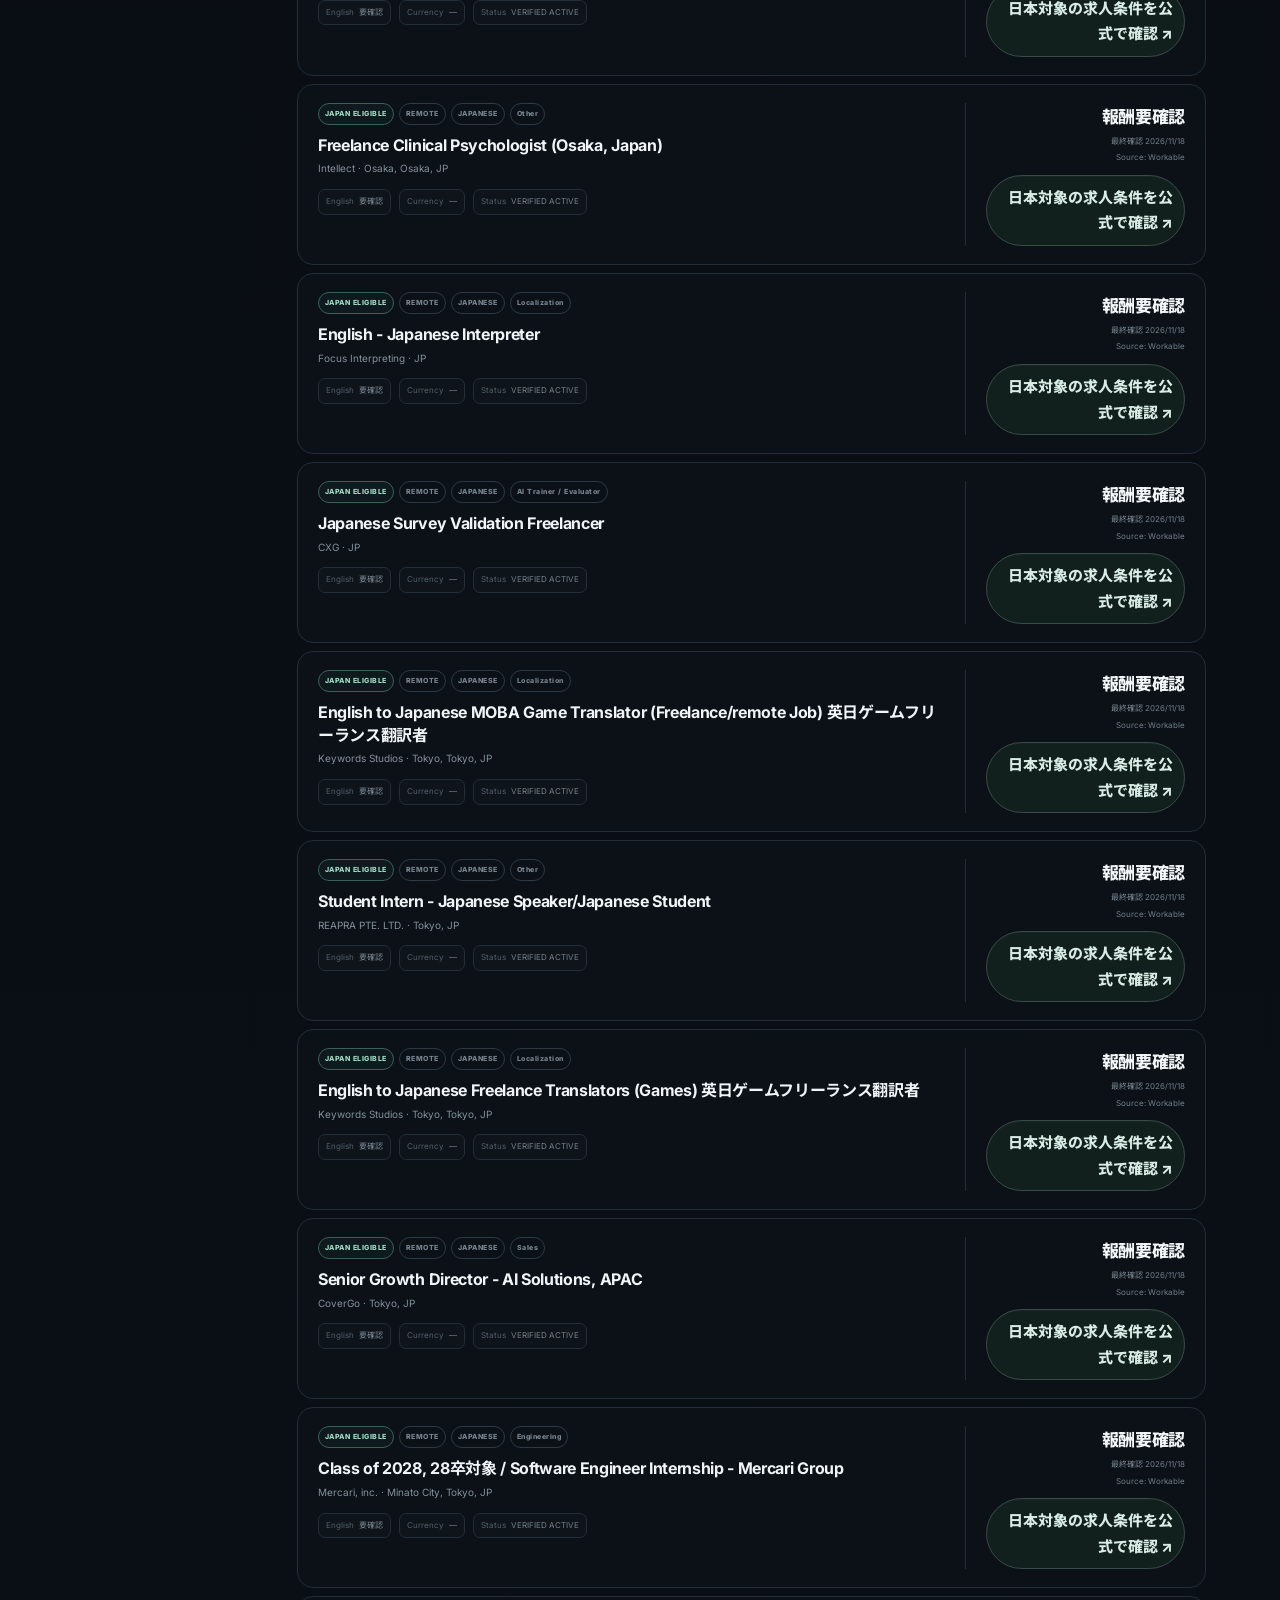
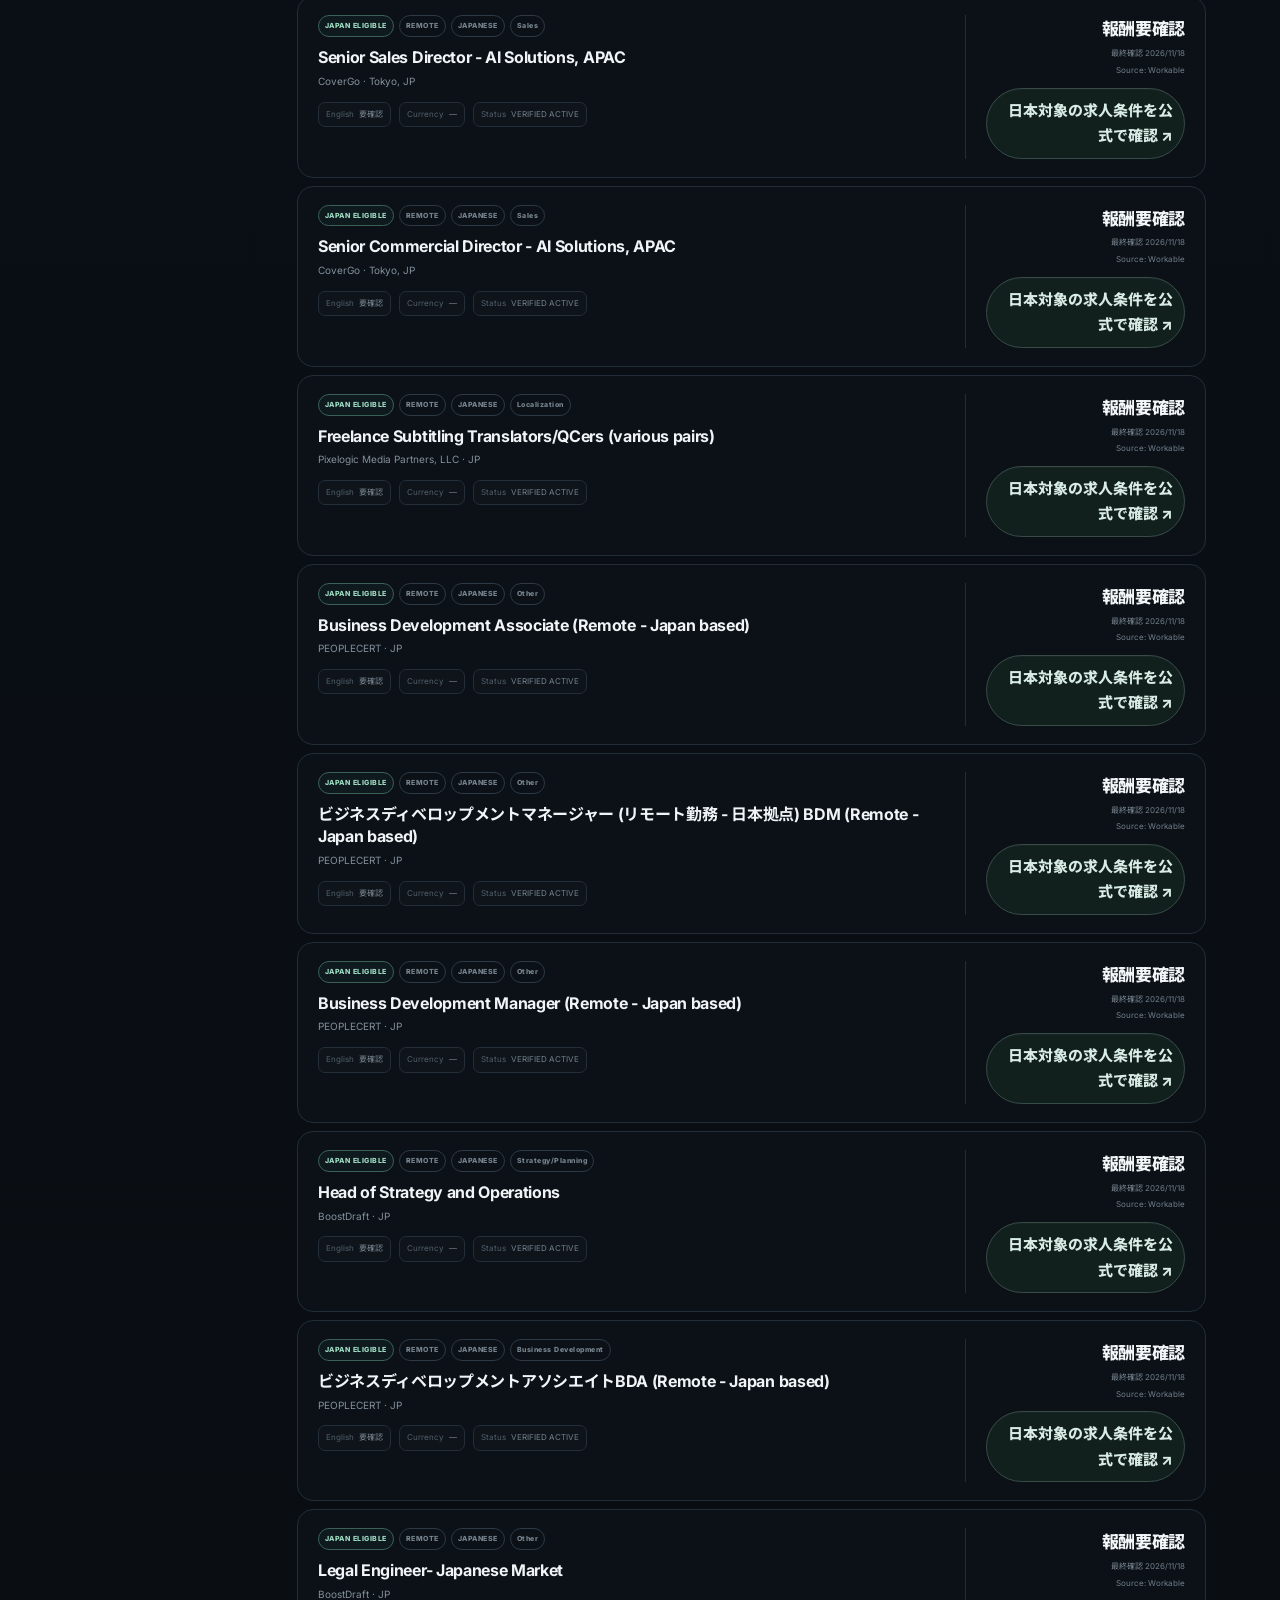
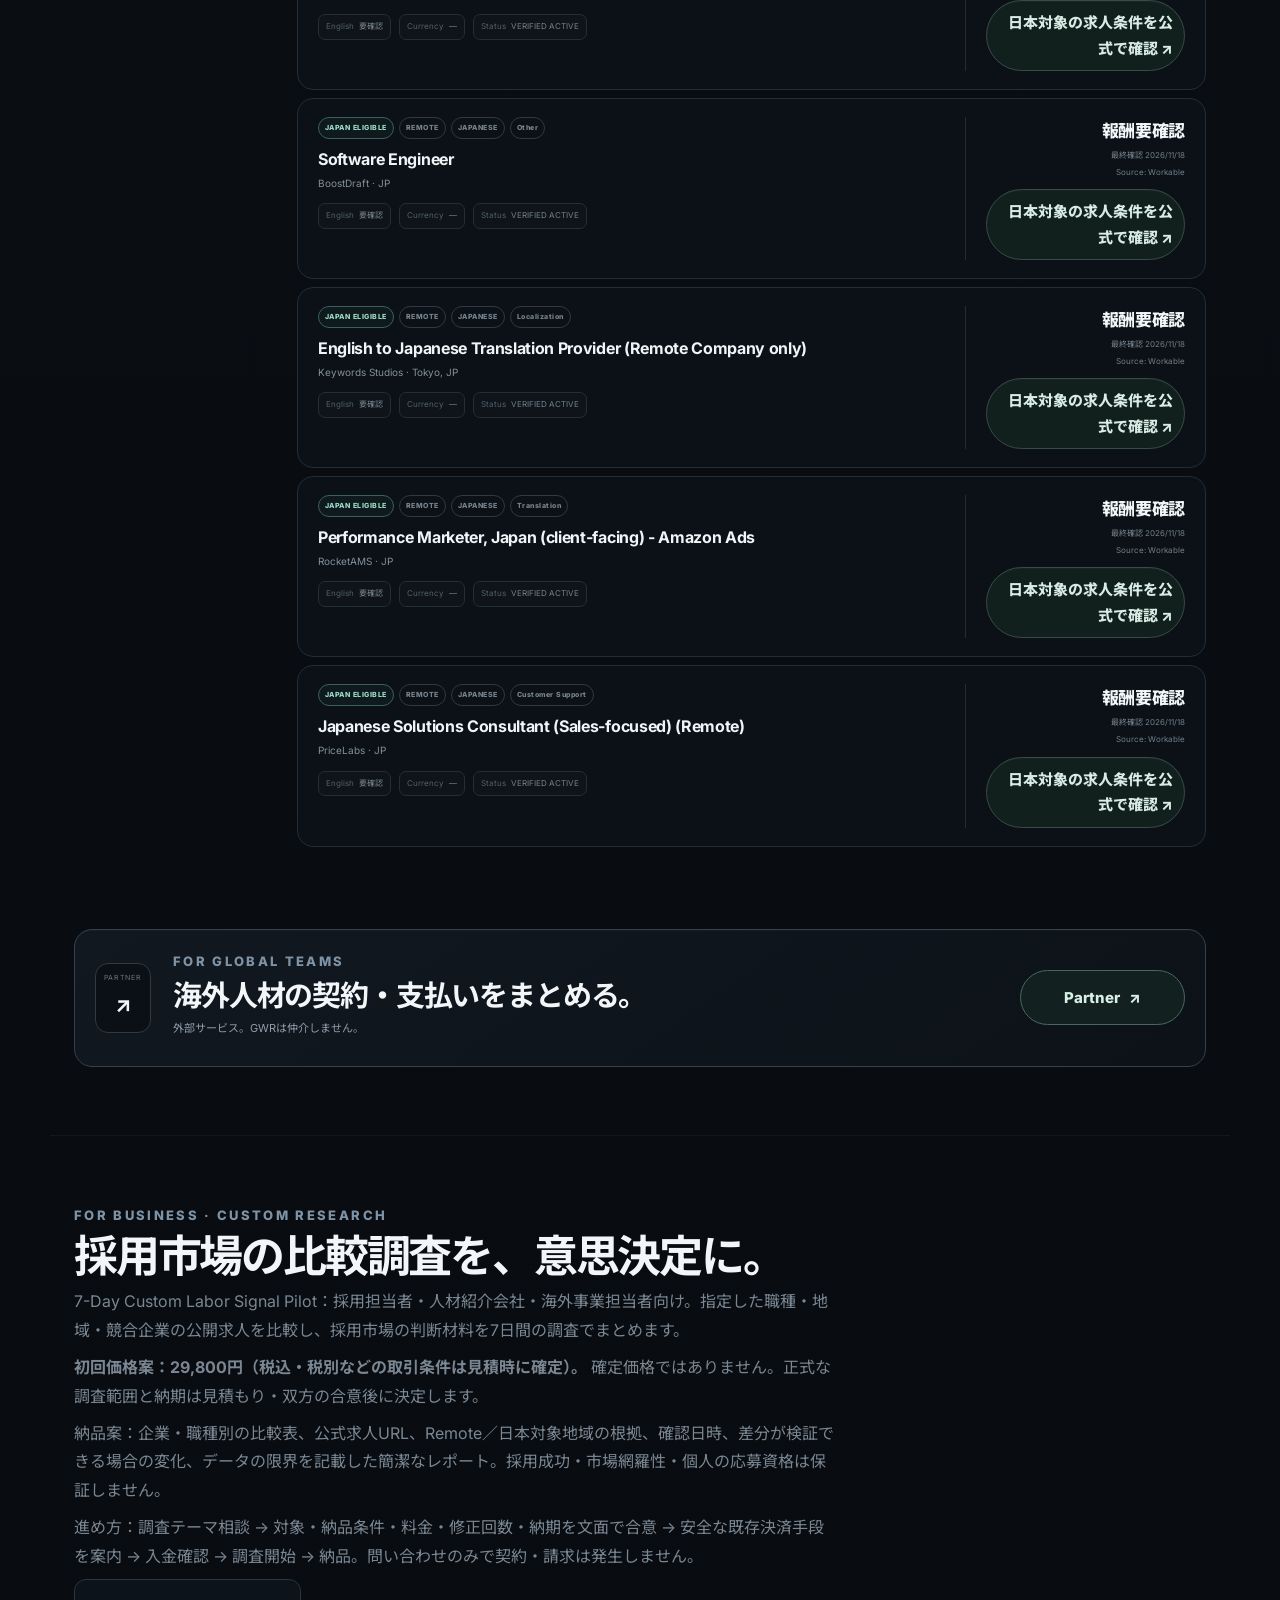
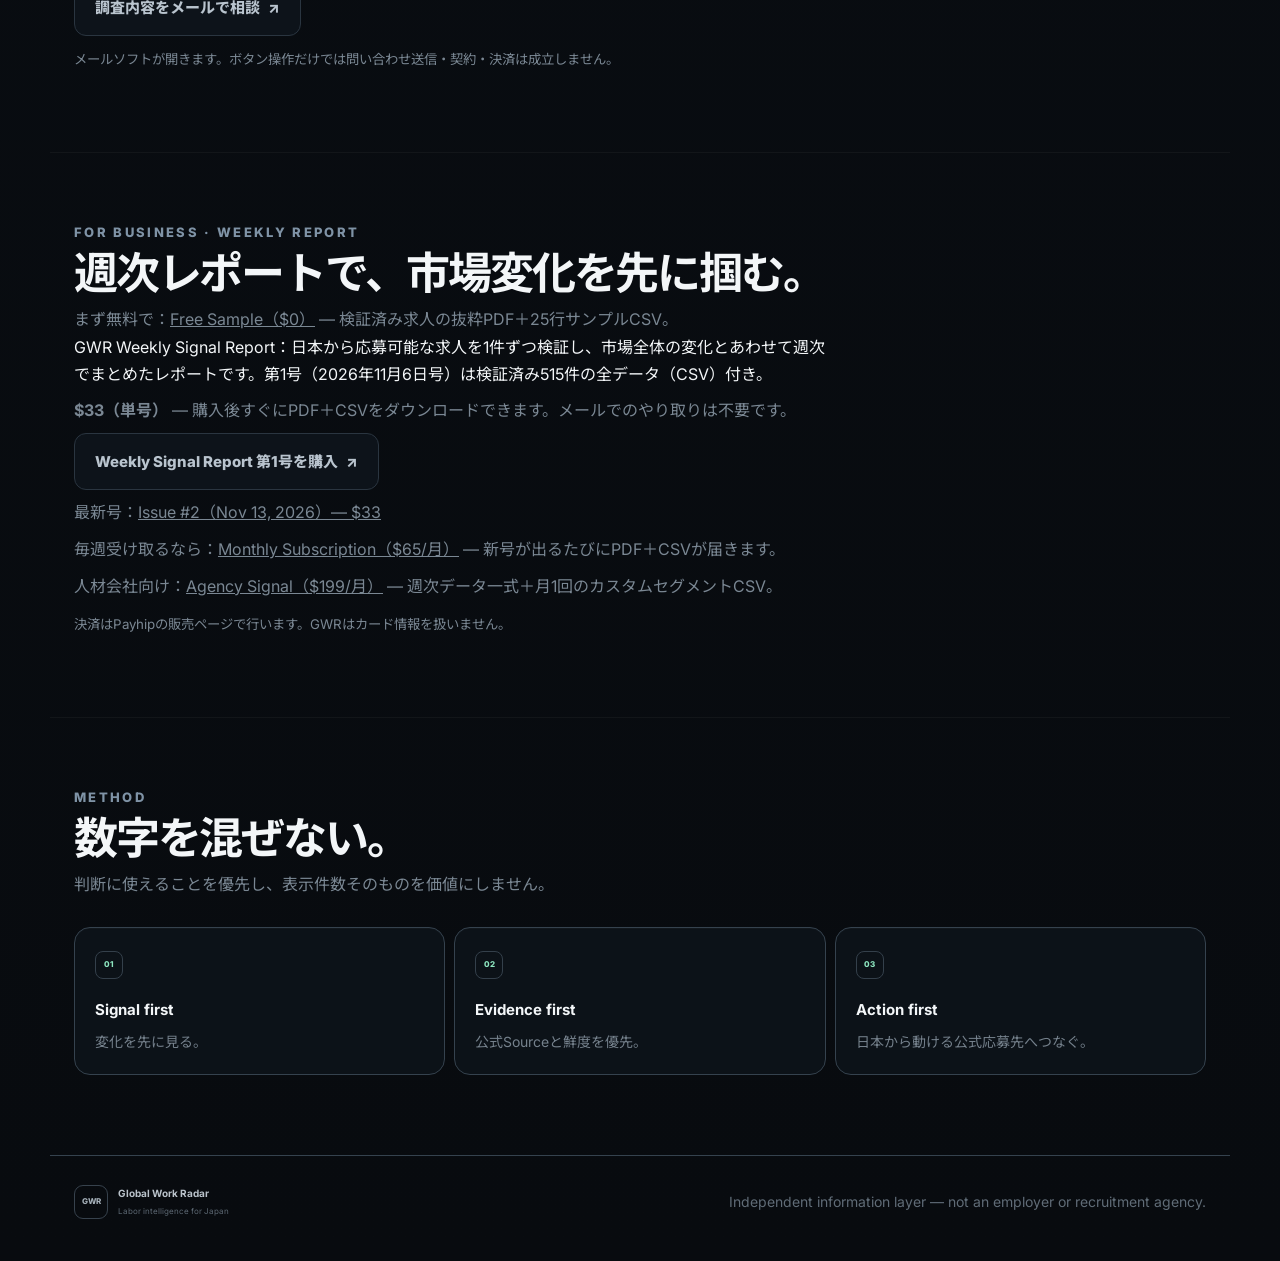
==== commit e5e2b18c: "Fix stray characters in Issue #2 link line" ====
--- a/index.html
+++ b/index.html
@@ -181,10 +181,10 @@
     <span class="kicker">FOR BUSINESS · WEEKLY REPORT</span>
     <h2 id="weeklyReportTitle">週次レポートで、市場変化を先に掴む。</h2>
     <p>まず無料で：<a href="https://payhip.com/b/rERVK" target="_blank" rel="noopener">Free Sample（$0）</a> — 検証済み求人の抜粋PDF＋25行サンプルCSV。</p
-      <p>GWR Weekly Signal Report：日本から応募可能な求人を1件ずつ検証し、市場全体の変化とあわせて週次でまとめたレポートです。第1号（2026年11月6日号）は検証済み515件の全データ（CSV）付き。</p>
+    <p>GWR Weekly Signal Report：日本から応募可能な求人を1件ずつ検証し、市場全体の変化とあわせて週次でまとめたレポートです。第1号（2026年11月6日号）は検証済み515件の全データ（CSV）付き。</p>
     <p><strong>$33（単号）</strong> — 購入後すぐにPDF＋CSVをダウンロードできます。メールでのやり取りは不要です。</p>
     <p><a class="header-cta" href="https://payhip.com/b/JRn1z" target="_blank" rel="noopener">Weekly Signal Report 第1号を購入 <span aria-hidden="true">↗</span></a></p>
-    <p>最新号：<a href="https://payhip.com/b/IevV3" target="_blank" rel="noopener">Issue #2（Nov 13, 2026）— $33</a>a></p>p>
+    <p>最新号：<a href="https://payhip.com/b/IevV3" target="_blank" rel="noopener">Issue #2（Nov 13, 2026）— $33</a></p>
         <p>毎週受け取るなら：<a href="https://payhip.com/b/4ZOVB" target="_blank" rel="noopener">Monthly Subscription（$65/月）</a> — 新号が出るたびにPDF＋CSVが届きます。</p>
         <p>人材会社向け：<a href="https://payhip.com/b/6YHKy" target="_blank" rel="noopener">Agency Signal（$199/月）</a> — 週次データ一式＋月1回のカスタムセグメントCSV。</p>
     <p><small>決済はPayhipの販売ページで行います。GWRはカード情報を扱いません。</small></p>
